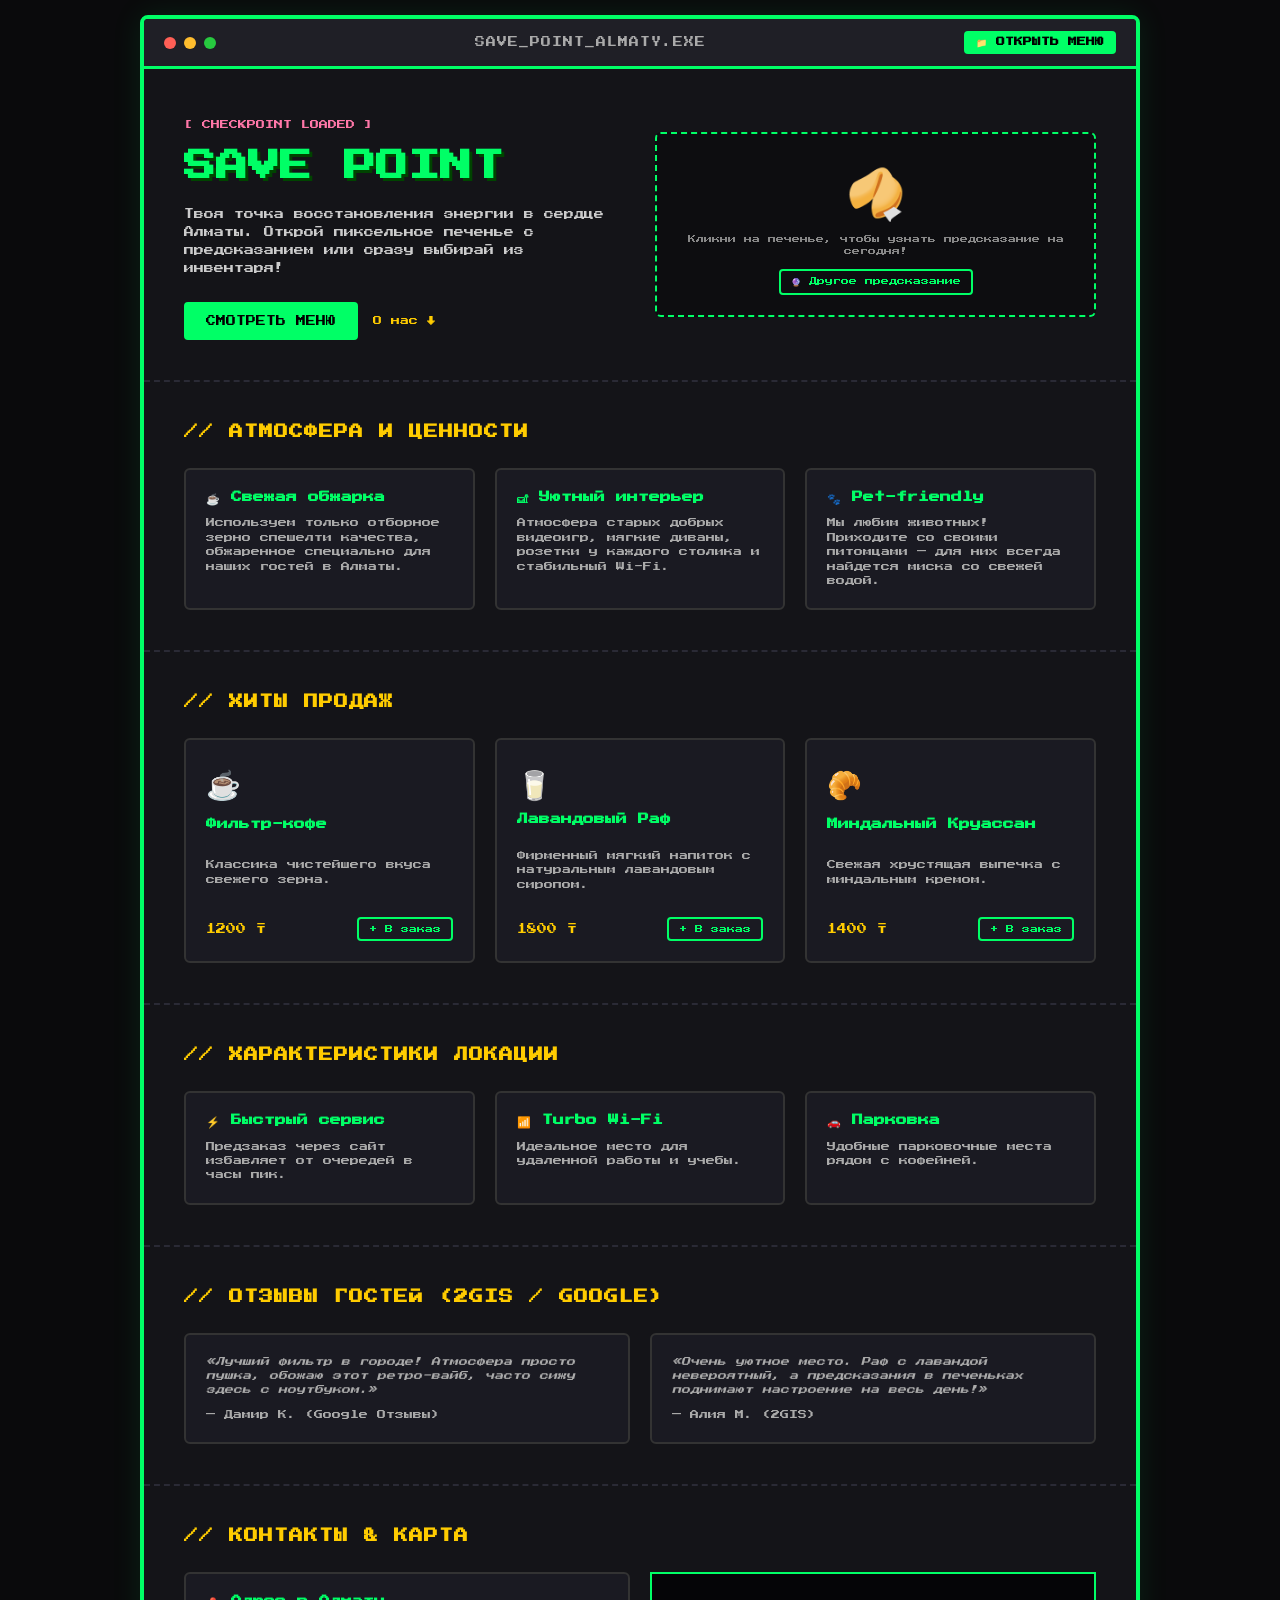
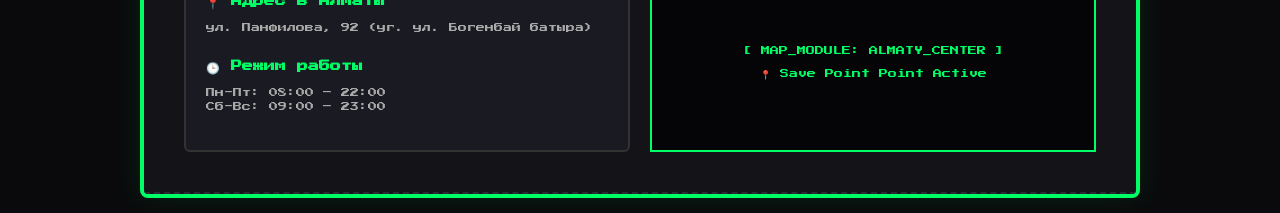
==== index.html @ 6a7dff8b "init" ====
<!DOCTYPE html>
<html lang="ru">
<head>
    <meta charset="UTF-8">
    <meta name="viewport" content="width=device-width, initial-scale=1.0">
    <title>Save Point | Кофейня в Алматы</title>
    <link rel="stylesheet" href="style.css">
    <!-- Ретро-шрифт Pixel -->
    <link href="https://fonts.googleapis.com/css2?family=Press+Start+2P&display=swap" rel="stylesheet">
</head>
<body>

    <div class="terminal-container">
        <!-- Шапка окна -->
        <header class="terminal-header">
            <div class="window-buttons">
                <span class="btn-dot red"></span>
                <span class="btn-dot yellow"></span>
                <span class="btn-dot green"></span>
            </div>
            <div class="window-title">SAVE_POINT_ALMATY.EXE</div>
            <button class="menu-trigger-btn" id="openMenuBtn">📁 ОТКРЫТЬ МЕНЮ</button>
        </header>

        <!-- Главный экран (Hero Section) -->
        <section class="hero-section">
            <div class="hero-info">
                <span class="badge">[ checkpoint loaded ]</span>
                <h1 class="main-title">SAVE POINT</h1>
                <p class="subtitle">Твоя точка восстановления энергии в сердце Алматы. Открой пиксельное печенье с предсказанием или сразу выбирай из инвентаря!</p>
                <div class="hero-actions">
                    <button class="retro-btn primary" id="heroMenuBtn">СМОТРЕТЬ МЕНЮ</button>
                    <a href="#about" class="btn-skip">О нас ↓</a>
                </div>
            </div>

            <!-- Зона интерактива: Печенье с предсказаниями -->
            <div class="game-box">
                <div class="pixel-canvas">
                    <div class="cookie-display" id="cookieDisplay">🥠</div>
                    <div class="recipe-status" id="cookieStatus">Кликни на печенье, чтобы узнать предсказание на сегодня!</div>
                </div>

                <!-- Карточка предсказания (появляется при клике) -->
                <div class="fortune-card hidden" id="fortuneCard">
                    <p class="fortune-title">✨ Твое предсказание:</p>
                    <p class="fortune-text" id="fortuneText">«Сегодня идеальный день для чашки фильтр-кофе и великих свершений в Алматы.»</p>
                </div>

                <div class="controls-panel">
                    <button class="retro-btn small-btn" id="newFortuneBtn">🔮 Другое предсказание</button>
                </div>
            </div>
        </section>

        <!-- Блок: Атмосфера и Ценности -->
        <section class="section" id="about">
            <h2 class="section-title">// АТМОСФЕРА И ЦЕННОСТИ</h2>
            <div class="grid-3">
                <div class="card">
                    <h3>☕ Свежая обжарка</h3>
                    <p>Используем только отборное зерно спешелти качества, обжаренное специально для наших гостей в Алматы.</p>
                </div>
                <div class="card">
                    <h3>🛋 Уютный интерьер</h3>
                    <p>Атмосфера старых добрых видеоигр, мягкие диваны, розетки у каждого столика и стабильный Wi-Fi.</p>
                </div>
                <div class="card">
                    <h3>🐾 Pet-friendly</h3>
                    <p>Мы любим животных! Приходите со своими питомцами — для них всегда найдется миска со свежей водой.</p>
                </div>
            </div>
        </section>

        <!-- Блок: Хиты продаж -->
        <section class="section">
            <h2 class="section-title">// ХИТЫ ПРОДАЖ</h2>
            <div class="grid-3">
                <div class="card product-card">
                    <div class="product-icon">☕</div>
                    <h3>Фильтр-кофе</h3>
                    <p class="product-desc">Классика чистейшего вкуса свежего зерна.</p>
                    <div class="product-footer">
                        <span class="price">1200 ₸</span>
                        <button class="retro-btn small-btn add-to-cart" data-name="Фильтр-кофе" data-price="1200">+ В заказ</button>
                    </div>
                </div>
                <div class="card product-card">
                    <div class="product-icon">🥛</div>
                    <h3>Лавандовый Раф</h3>
                    <p class="product-desc">Фирменный мягкий напиток с натуральным лавандовым сиропом.</p>
                    <div class="product-footer">
                        <span class="price">1800 ₸</span>
                        <button class="retro-btn small-btn add-to-cart" data-name="Лавандовый Раф" data-price="1800">+ В заказ</button>
                    </div>
                </div>
                <div class="card product-card">
                    <div class="product-icon">🥐</div>
                    <h3>Миндальный Круассан</h3>
                    <p class="product-desc">Свежая хрустящая выпечка с миндальным кремом.</p>
                    <div class="product-footer">
                        <span class="price">1400 ₸</span>
                        <button class="retro-btn small-btn add-to-cart" data-name="Миндальный Круассан" data-price="1400">+ В заказ</button>
                    </div>
                </div>
            </div>
        </section>

        <!-- Блок: Преимущества -->
        <section class="section">
            <h2 class="section-title">// ХАРАКТЕРИСТИКИ ЛОКАЦИИ</h2>
            <div class="grid-3">
                <div class="card">
                    <h3>⚡ Быстрый сервис</h3>
                    <p>Предзаказ через сайт избавляет от очередей в часы пик.</p>
                </div>
                <div class="card">
                    <h3>📶 Turbo Wi-Fi</h3>
                    <p>Идеальное место для удаленной работы и учебы.</p>
                </div>
                <div class="card">
                    <h3>🚗 Парковка</h3>
                    <p>Удобные парковочные места рядом с кофейней.</p>
                </div>
            </div>
        </section>

        <!-- Блок: Отзывы -->
        <section class="section">
            <h2 class="section-title">// ОТЗЫВЫ ГОСТЕЙ (2GIS / GOOGLE)</h2>
            <div class="grid-2">
                <div class="card review-card">
                    <p class="review-text">«Лучший фильтр в городе! Атмосфера просто пушка, обожаю этот ретро-вайб, часто сижу здесь с ноутбуком.»</p>
                    <p class="review-author">— Дамир К. (Google Отзывы)</p>
                </div>
                <div class="card review-card">
                    <p class="review-text">«Очень уютное место. Раф с лавандой невероятный, а предсказания в печеньках поднимают настроение на весь день!»</p>
                    <p class="review-author">— Алия М. (2GIS)</p>
                </div>
            </div>
        </section>

        <!-- Блок: Контакты и Карта -->
        <section class="section" id="contacts">
            <h2 class="section-title">// КОНТАКТЫ & КАРТА</h2>
            <div class="contacts-grid">
                <div class="card">
                    <h3>📍 Адрес в Алматы</h3>
                    <p>ул. Панфилова, 92 (уг. ул. Богенбай батыра)</p>
                    <br>
                    <h3>🕒 Режим работы</h3>
                    <p>Пн-Пт: 08:00 – 22:00</p>
                    <p>Сб-Вс: 09:00 – 23:00</p>
                </div>
                <div class="map-container">
                    <div class="retro-map">
                        <span>[ MAP_MODULE: ALMATY_CENTER ]</span>
                        <p>📍 Save Point Point Active</p>
                    </div>
                </div>
            </div>
        </section>
    </div>

    <!-- МОДАЛЬНОЕ ОКНО МЕНЮ И КОРЗИНЫ -->
    <div class="modal-overlay hidden" id="menuModal">
        <div class="modal-terminal">
            <div class="modal-header">
                <span>INVENTORY_MENU.DAT</span>
                <button class="close-modal" id="closeModalBtn">[X]</button>
            </div>
            <div class="modal-body">
                <div class="menu-items-list" id="modalItemsList">
                    <!-- Заполняется JS -->
                </div>
                
                <div class="cart-summary">
                    <h3>Корзина заказа:</h3>
                    <div id="cartItemsContainer" class="cart-items-empty">Заказ пуст. Выберите позиции из меню.</div>
                    <div class="cart-total" id="cartTotal">Итого: 0 ₸</div>

                    <!-- Форма заказа (Имя + Телефон) -->
                    <div class="order-form hidden" id="orderFormBlock">
                        <p class="form-prompt">Ваше имя:</p>
                        <input type="text" id="clientName" placeholder="например, Айсулу" class="retro-input">
                        <p class="form-prompt">Номер телефона:</p>
                        <input type="tel" id="clientPhone" placeholder="+7 (777) 000-00-00" class="retro-input">
                        <button class="retro-btn primary full-width" id="submitOrderBtn">ПОДТВЕРДИТЬ ЗАКАЗ</button>
                    </div>

                    <div class="order-actions" id="orderActionsBlock">
                        <button class="retro-btn primary full-width hidden" id="checkoutBtn">ОФОРМИТЬ ПРЕДЗАКАЗ</button>
                    </div>
                </div>
            </div>
        </div>
    </div>

    <!-- УВЕДОМЛЕНИЕ ОБ ОПЛАТЕ И СЧЕТЕ -->
    <div class="modal-overlay hidden" id="successModal">
        <div class="modal-terminal alert-terminal">
            <div class="modal-header">
                <span>TRANSACTION_STATUS.LOG</span>
            </div>
            <div class="modal-body text-center">
                <div class="success-icon">✔️</div>
                <h3>ЗАКАЗ СФОРМИРОВАН!</h3>
                <p class="alert-desc" id="successMessageText">Данные переданы в Telegram-бот кофейни.</p>
                <p class="payment-instruction">На указанный номер будет выставлен счёт. После успешной оплаты вам придет <b>номер заказа</b>, и бариста сразу приступит к приготовлению!</p>
                <button class="retro-btn primary" id="closeSuccessBtn">ПОНЯТНО</button>
            </div>
        </div>
    </div>

    <script src="script.js"></script>
</body>
</html>
---- style.css ----
:root {
    --bg-dark: #0a0a0c;
    --card-bg: #141418;
    --accent-green: #00ff66;
    --accent-pink: #ff77a8;
    --accent-yellow: #ffcc00;
    --text-color: #e0e0e0;
    --font-pixel: 'Press Start 2P', monospace;
}

* {
    box-sizing: border-box;
    margin: 0;
    padding: 0;
}

body {
    background-color: var(--bg-dark);
    color: var(--text-color);
    font-family: var(--font-pixel);
    padding: 15px;
    line-height: 1.5;
}

.terminal-container {
    max-width: 1000px;
    margin: 0 auto;
    background-color: var(--card-bg);
    border: 4px solid var(--accent-green);
    border-radius: 8px;
    box-shadow: 0 0 30px rgba(0, 255, 102, 0.1);
    overflow: hidden;
}

.terminal-header {
    background-color: #1f1f26;
    padding: 12px 20px;
    display: flex;
    align-items: center;
    justify-content: space-between;
    border-bottom: 3px solid var(--accent-green);
}

.window-buttons {
    display: flex;
    gap: 8px;
}

.btn-dot {
    width: 12px;
    height: 12px;
    border-radius: 50%;
}
.red { background: #ff5f56; }
.yellow { background: #ffbd2e; }
.green { background: #27c93f; }

.window-title {
    font-size: 10px;
    color: #aaa;
    letter-spacing: 1px;
}

.menu-trigger-btn {
    font-family: var(--font-pixel);
    background: var(--accent-green);
    color: #000;
    border: none;
    padding: 6px 12px;
    font-size: 9px;
    cursor: pointer;
    font-weight: bold;
    border-radius: 4px;
    transition: opacity 0.2s;
}
.menu-trigger-btn:hover { opacity: 0.8; }

.hero-section {
    display: grid;
    grid-template-columns: 1fr 1fr;
    gap: 30px;
    padding: 40px;
    align-items: center;
    border-bottom: 2px dashed #2a2a35;
}

@media (max-width: 768px) {
    .hero-section {
        grid-template-columns: 1fr;
        padding: 20px;
    }
}

.badge {
    color: var(--accent-pink);
    font-size: 9px;
    text-transform: uppercase;
    display: inline-block;
    margin-bottom: 15px;
}

.main-title {
    font-size: 32px;
    color: var(--accent-green);
    margin-bottom: 20px;
    line-height: 1.2;
    text-shadow: 3px 3px 0 #004400;
}

.subtitle {
    font-size: 10px;
    line-height: 1.8;
    color: #ccc;
    margin-bottom: 25px;
}

.hero-actions {
    display: flex;
    gap: 15px;
    align-items: center;
}

.retro-btn {
    font-family: var(--font-pixel);
    background: transparent;
    border: 2px solid var(--accent-green);
    color: var(--accent-green);
    padding: 12px 20px;
    font-size: 10px;
    cursor: pointer;
    transition: all 0.2s;
    border-radius: 4px;
}
.retro-btn:hover {
    background: var(--accent-green);
    color: #000;
}

.retro-btn.primary {
    background: var(--accent-green);
    color: #000;
}
.retro-btn.primary:hover {
    background: transparent;
    color: var(--accent-green);
}

.small-btn {
    padding: 6px 10px;
    font-size: 8px;
}

.btn-skip {
    color: var(--accent-yellow);
    font-size: 9px;
    text-decoration: none;
}
.btn-skip:hover { opacity: 0.7; }

/* Зона печенья с предсказаниями */
.game-box {
    background: #0d0d10;
    border: 2px dashed var(--accent-green);
    border-radius: 6px;
    padding: 20px;
    text-align: center;
}

.pixel-canvas {
    height: 100px;
    display: flex;
    flex-direction: column;
    justify-content: center;
    align-items: center;
    position: relative;
}

.cookie-display {
    font-size: 48px;
    cursor: pointer;
    user-select: none;
    transition: transform 0.2s;
}
.cookie-display:hover { transform: scale(1.1); }
.cookie-display:active { transform: scale(0.95); }

.recipe-status {
    font-size: 8px;
    color: #888;
    margin-top: 10px;
}

.fortune-card {
    margin-top: 15px;
    background: rgba(255, 204, 0, 0.08);
    border: 2px solid var(--accent-yellow);
    padding: 12px;
    border-radius: 4px;
    animation: fadeIn 0.4s ease;
}

.fortune-title {
    font-size: 9px;
    color: var(--accent-yellow);
    margin-bottom: 6px;
}

.fortune-text {
    font-size: 8px;
    color: #ddd;
    line-height: 1.6;
}

.controls-panel {
    display: flex;
    justify-content: center;
    margin-top: 15px;
}

/* Общие секции */
.section {
    padding: 40px;
    border-bottom: 2px dashed #2a2a35;
}
.section-title {
    font-size: 14px;
    color: var(--accent-yellow);
    margin-bottom: 25px;
    letter-spacing: 1px;
}

.grid-3 {
    display: grid;
    grid-template-columns: repeat(3, 1fr);
    gap: 20px;
}
.grid-2 {
    display: grid;
    grid-template-columns: repeat(2, 1fr);
    gap: 20px;
}

@media (max-width: 768px) {
    .grid-3, .grid-2, .contacts-grid { grid-template-columns: 1fr; }
}

.card {
    background: #1a1a22;
    border: 2px solid #333;
    padding: 20px;
    border-radius: 6px;
    transition: border-color 0.2s;
}
.card:hover { border-color: var(--accent-green); }

.card h3 {
    font-size: 11px;
    color: var(--accent-green);
    margin-bottom: 10px;
}
.card p {
    font-size: 9px;
    color: #aaa;
    line-height: 1.6;
}

.product-card {
    display: flex;
    flex-direction: column;
    justify-content: space-between;
}
.product-icon { font-size: 28px; margin-bottom: 10px; }
.product-desc { font-size: 8px; margin: 10px 0; color: #bbb; }
.product-footer {
    display: flex;
    justify-content: space-between;
    align-items: center;
    margin-top: 15px;
}
.price { font-size: 10px; color: var(--accent-yellow); }

.review-card .review-text { font-style: italic; margin-bottom: 10px; }
.review-author { font-size: 8px; color: var(--accent-pink); }

.contacts-grid {
    display: grid;
    grid-template-columns: 1fr 1fr;
    gap: 20px;
}
.retro-map {
    background: #050507;
    border: 2px solid var(--accent-green);
    height: 100%;
    min-height: 180px;
    display: flex;
    flex-direction: column;
    justify-content: center;
    align-items: center;
    font-size: 9px;
    color: var(--accent-green);
    gap: 10px;
}

/* МОДАЛЬНЫЕ ОКНА */
.modal-overlay {
    position: fixed;
    top: 0; left: 0; width: 100%; height: 100%;
    background: rgba(0, 0, 0, 0.85);
    display: flex;
    justify-content: center;
    align-items: center;
    z-index: 1000;
    padding: 15px;
}

.modal-terminal {
    background: #141418;
    border: 4px solid var(--accent-green);
    width: 100%;
    max-width: 550px;
    border-radius: 8px;
    overflow: hidden;
    box-shadow: 0 0 40px rgba(0, 255, 102, 0.2);
}

.modal-header {
    background: #1f1f26;
    padding: 10px 15px;
    display: flex;
    justify-content: space-between;
    align-items: center;
    font-size: 9px;
    border-bottom: 3px solid var(--accent-green);
    color: var(--accent-green);
}

.close-modal {
    background: none;
    border: none;
    color: #ff5f56;
    font-family: var(--font-pixel);
    font-size: 10px;
    cursor: pointer;
}

.modal-body {
    padding: 20px;
    max-height: 75vh;
    overflow-y: auto;
}

.menu-item-row {
    display: flex;
    justify-content: space-between;
    align-items: center;
    padding: 10px 0;
    border-bottom: 1px dashed #333;
    font-size: 9px;
}

.cart-summary {
    margin-top: 20px;
    border-top: 2px solid var(--accent-green);
    padding-top: 15px;
}

.cart-summary h3 { font-size: 10px; color: var(--accent-yellow); margin-bottom: 10px; }
.cart-items-empty { font-size: 8px; color: #777; margin-bottom: 10px; }

.cart-item-row {
    display: flex;
    justify-content: space-between;
    font-size: 8px;
    margin-bottom: 6px;
    color: #ddd;
}

.cart-total {
    font-size: 11px;
    color: var(--accent-green);
    margin: 15px 0;
    text-align: right;
}

.order-form {
    margin-top: 15px;
}
.form-prompt { font-size: 8px; margin-bottom: 6px; color: #ccc; }
.retro-input {
    font-family: var(--font-pixel);
    background: #000;
    border: 2px solid var(--text-color);
    color: #fff;
    padding: 10px;
    width: 100%;
    font-size: 9px;
    margin-bottom: 10px;
    border-radius: 4px;
}

.full-width { width: 100%; }

.alert-terminal { max-width: 450px; }
.success-icon { font-size: 36px; margin-bottom: 15px; }
.alert-desc { font-size: 9px; color: var(--accent-green); margin-bottom: 15px; }
.payment-instruction { font-size: 8px; line-height: 1.6; color: #ccc; margin-bottom: 20px; }

.hidden { display: none !important; }

@keyframes fadeIn {
    from { opacity: 0; transform: translateY(5px); }
    to { opacity: 1; transform: translateY(0); }
}
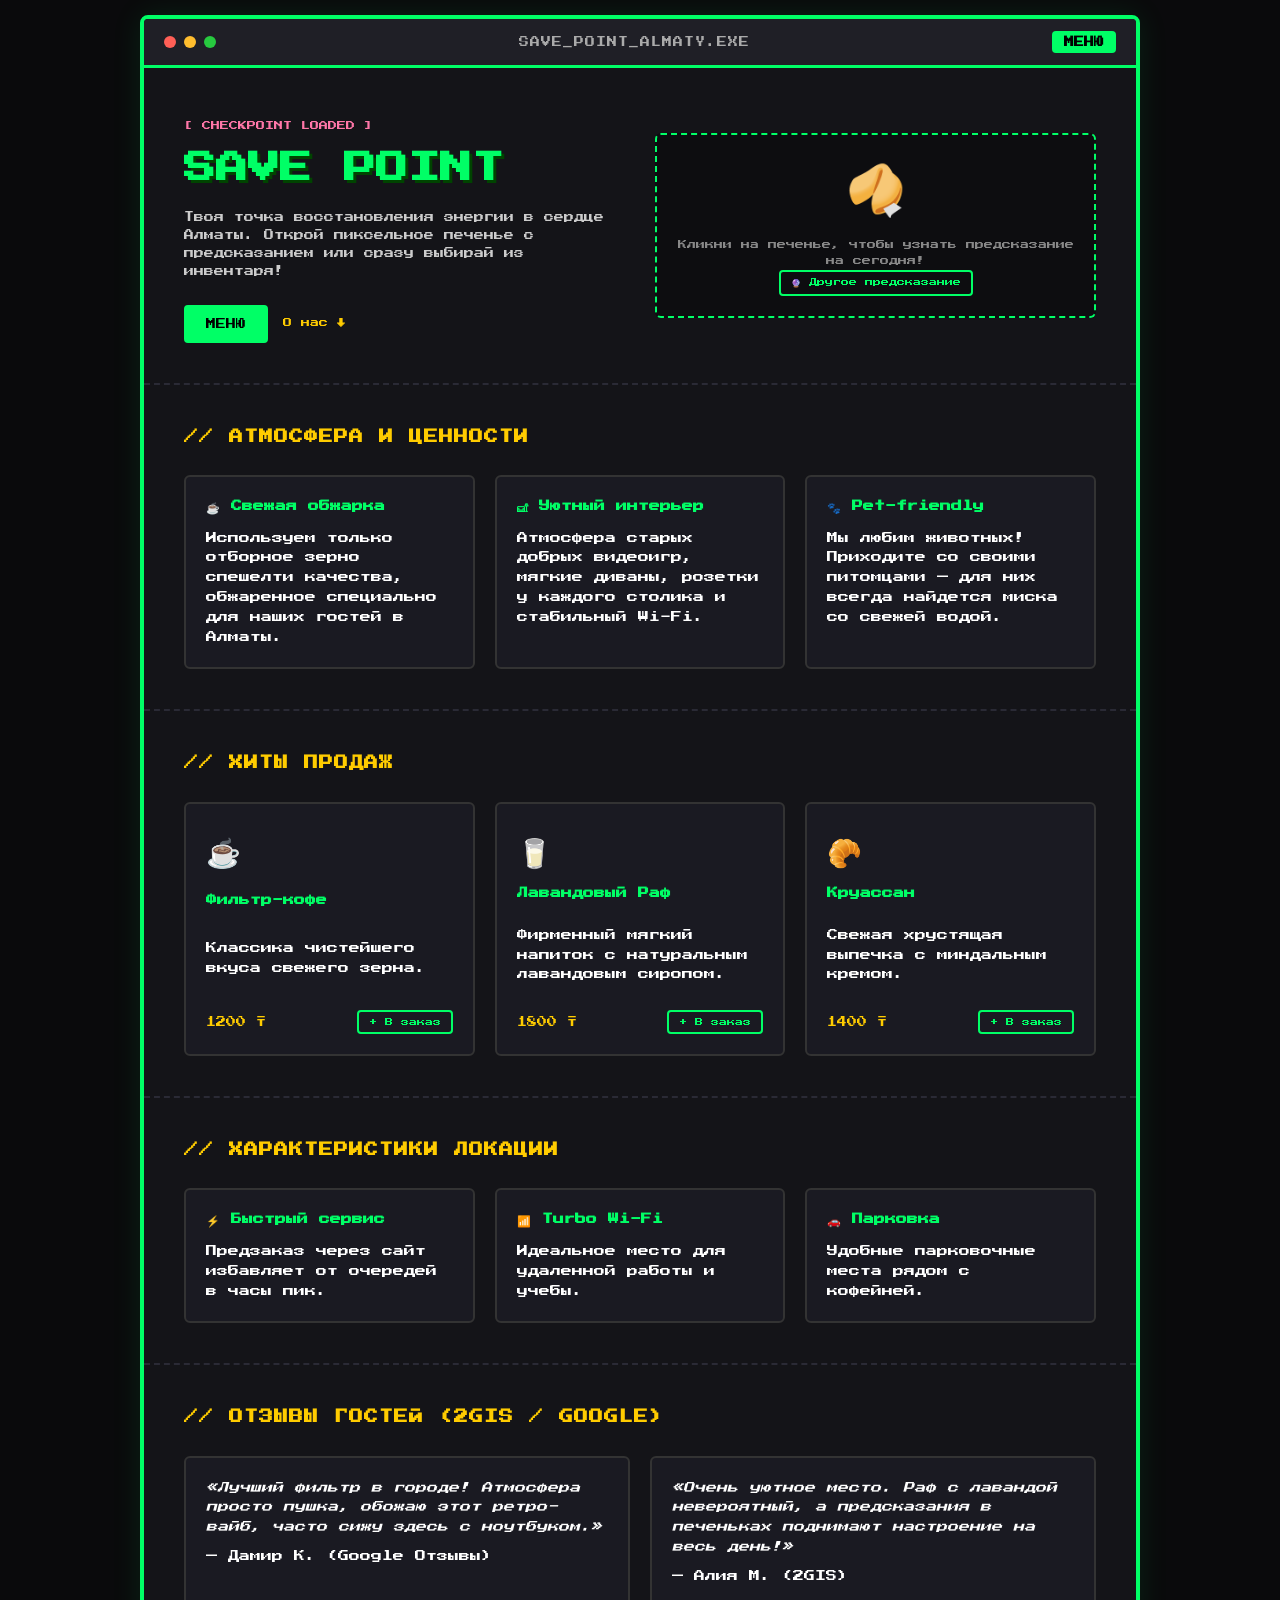
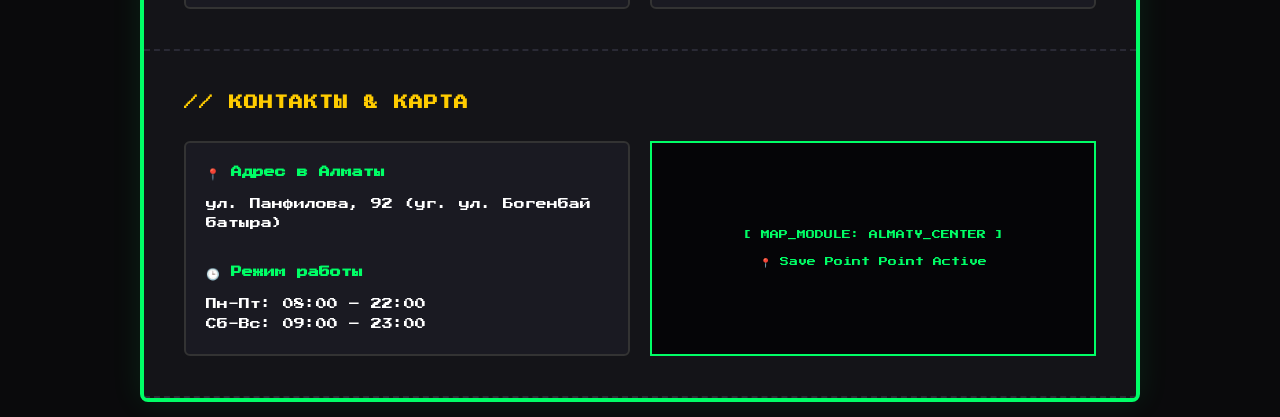
==== commit d295efd0: "font size larger" ====
--- a/index.html
+++ b/index.html
@@ -19,7 +19,7 @@
                 <span class="btn-dot green"></span>
             </div>
             <div class="window-title">SAVE_POINT_ALMATY.EXE</div>
-            <button class="menu-trigger-btn" id="openMenuBtn">📁 ОТКРЫТЬ МЕНЮ</button>
+            <button class="menu-trigger-btn" id="openMenuBtn">МЕНЮ</button>
         </header>
 
         <!-- Главный экран (Hero Section) -->
@@ -29,7 +29,7 @@
                 <h1 class="main-title">SAVE POINT</h1>
                 <p class="subtitle">Твоя точка восстановления энергии в сердце Алматы. Открой пиксельное печенье с предсказанием или сразу выбирай из инвентаря!</p>
                 <div class="hero-actions">
-                    <button class="retro-btn primary" id="heroMenuBtn">СМОТРЕТЬ МЕНЮ</button>
+                    <button class="retro-btn primary" id="heroMenuBtn">МЕНЮ</button>
                     <a href="#about" class="btn-skip">О нас ↓</a>
                 </div>
             </div>
@@ -96,11 +96,11 @@
                 </div>
                 <div class="card product-card">
                     <div class="product-icon">🥐</div>
-                    <h3>Миндальный Круассан</h3>
+                    <h3>Круассан</h3>
                     <p class="product-desc">Свежая хрустящая выпечка с миндальным кремом.</p>
                     <div class="product-footer">
                         <span class="price">1400 ₸</span>
-                        <button class="retro-btn small-btn add-to-cart" data-name="Миндальный Круассан" data-price="1400">+ В заказ</button>
+                        <button class="retro-btn small-btn add-to-cart" data-name="Круассан" data-price="1400">+ В заказ</button>
                     </div>
                 </div>
             </div>
--- a/style.css
+++ b/style.css
@@ -17,9 +17,42 @@
 body {
     background-color: var(--bg-dark);
     color: var(--text-color);
-    font-family: var(--font-pixel);
+    font-family: var(--font-pixel); /* Снова пиксельный шрифт везде */
     padding: 15px;
-    line-height: 1.5;
+    line-height: 1.8; /* Увеличиваем межстрочный интервал для читаемости пикселей */
+}
+
+/* 2. Жестко возвращаем пиксельный шрифт только туда, где он нужен (заголовки, кнопки, логотипы) */
+.terminal-header,
+.window-title,
+.menu-trigger-btn,
+.main-title,
+.badge,
+.retro-btn,
+.section-title,
+.card h3,
+.price,
+.reward-title,
+.promo-code,
+.fortune-title,
+.modal-header,
+.retro-input {
+    font-family: var(--font-pixel);
+}
+
+.card p,
+.product-desc,
+.subtitle,
+.recipe-status,
+.fortune-text,
+.review-text,
+.form-prompt,
+.payment-instruction,
+.alert-desc {
+    font-family: var(--font-pixel);
+    font-size: 11px; /* Оптимальный размер: уже не крошечный 8px, но всё еще пиксельный */
+    color: #ffffff;    /* Чистый белый цвет вместо тускло-серого дает идеальную читаемость */
+    line-height: 1.8;
 }
 
 .terminal-container {
@@ -67,7 +100,7 @@
     color: #000;
     border: none;
     padding: 6px 12px;
-    font-size: 9px;
+    font-size: 10px;
     cursor: pointer;
     font-weight: bold;
     border-radius: 4px;
@@ -185,7 +218,7 @@
 .cookie-display:active { transform: scale(0.95); }
 
 .recipe-status {
-    font-size: 8px;
+    font-size: 9px;
     color: #888;
     margin-top: 10px;
 }
@@ -206,7 +239,7 @@
 }
 
 .fortune-text {
-    font-size: 8px;
+    font-size: 9px;
     color: #ddd;
     line-height: 1.6;
 }
@@ -256,12 +289,7 @@
 .card h3 {
     font-size: 11px;
     color: var(--accent-green);
-    margin-bottom: 10px;
-}
-.card p {
-    font-size: 9px;
-    color: #aaa;
-    line-height: 1.6;
+    margin-bottom: 12px;
 }
 
 .product-card {
@@ -269,8 +297,9 @@
     flex-direction: column;
     justify-content: space-between;
 }
+
 .product-icon { font-size: 28px; margin-bottom: 10px; }
-.product-desc { font-size: 8px; margin: 10px 0; color: #bbb; }
+.product-desc { font-size: 13px; margin: 10px 0; color: #ccc; }
 .product-footer {
     display: flex;
     justify-content: space-between;
@@ -353,9 +382,11 @@
     display: flex;
     justify-content: space-between;
     align-items: center;
-    padding: 10px 0;
+    padding: 12px 0;
     border-bottom: 1px dashed #333;
-    font-size: 9px;
+    font-family: var(--font-pixel);
+    font-size: 10px; /* Увеличили с 9px до 10px */
+    color: #ffffff;   /* Сделали белым для идеальной читаемости */
 }
 
 .cart-summary {
@@ -364,19 +395,34 @@
     padding-top: 15px;
 }
 
-.cart-summary h3 { font-size: 10px; color: var(--accent-yellow); margin-bottom: 10px; }
-.cart-items-empty { font-size: 8px; color: #777; margin-bottom: 10px; }
+.cart-summary h3 {
+    font-family: var(--font-pixel);
+    font-size: 11px;
+    color: var(--accent-yellow);
+    margin-bottom: 12px;
+}
+
+.cart-items-empty,
+.form-prompt {
+    font-family: var(--font-pixel);
+    font-size: 9px;
+    color: #cccccc;
+    margin-bottom: 10px;
+    line-height: 1.6;
+}
 
 .cart-item-row {
     display: flex;
     justify-content: space-between;
-    font-size: 8px;
-    margin-bottom: 6px;
-    color: #ddd;
+    font-family: var(--font-pixel);
+    font-size: 10px; /* Увеличили с 8px до 10px */
+    margin-bottom: 8px;
+    color: #ffffff;   /* Белый цвет текста */
 }
 
 .cart-total {
-    font-size: 11px;
+    font-family: var(--font-pixel);
+    font-size: 12px; /* Чуть крупнее для акцента */
     color: var(--accent-green);
     margin: 15px 0;
     text-align: right;
@@ -385,7 +431,7 @@
 .order-form {
     margin-top: 15px;
 }
-.form-prompt { font-size: 8px; margin-bottom: 6px; color: #ccc; }
+
 .retro-input {
     font-family: var(--font-pixel);
     background: #000;
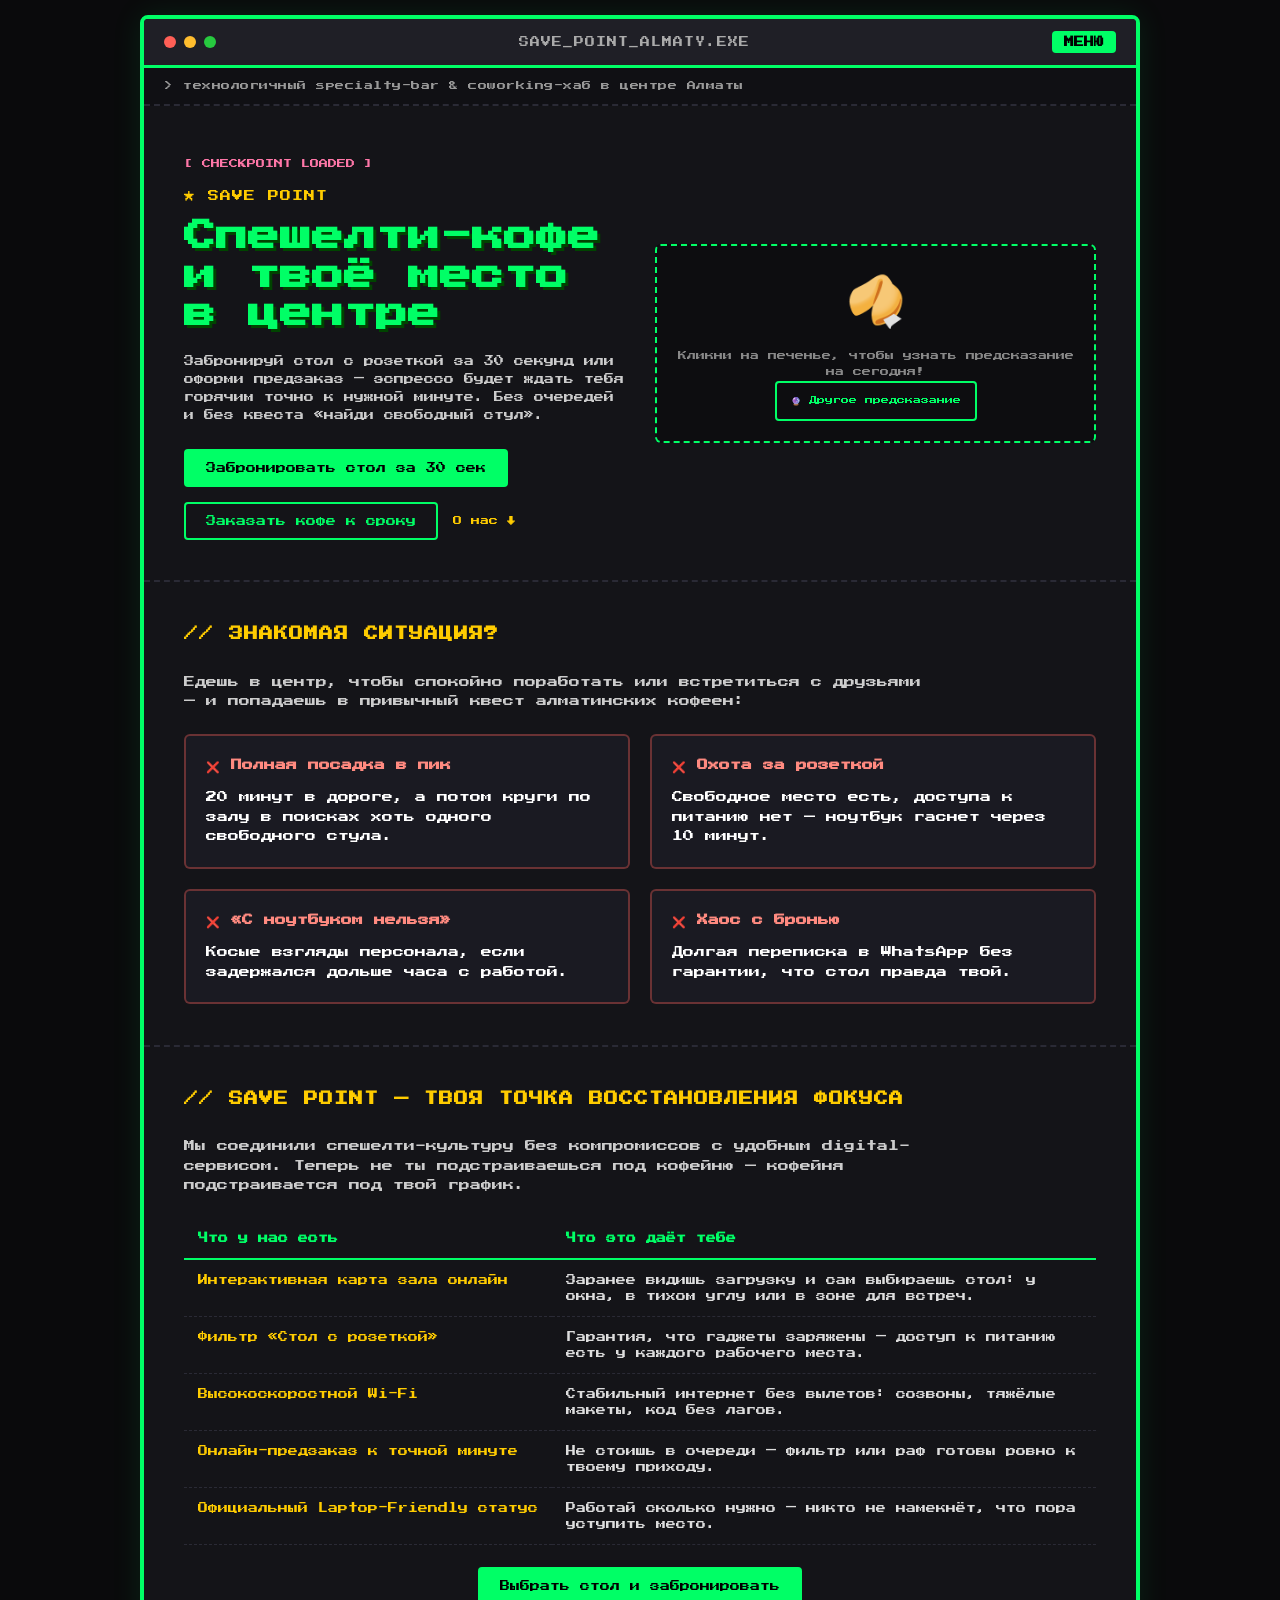
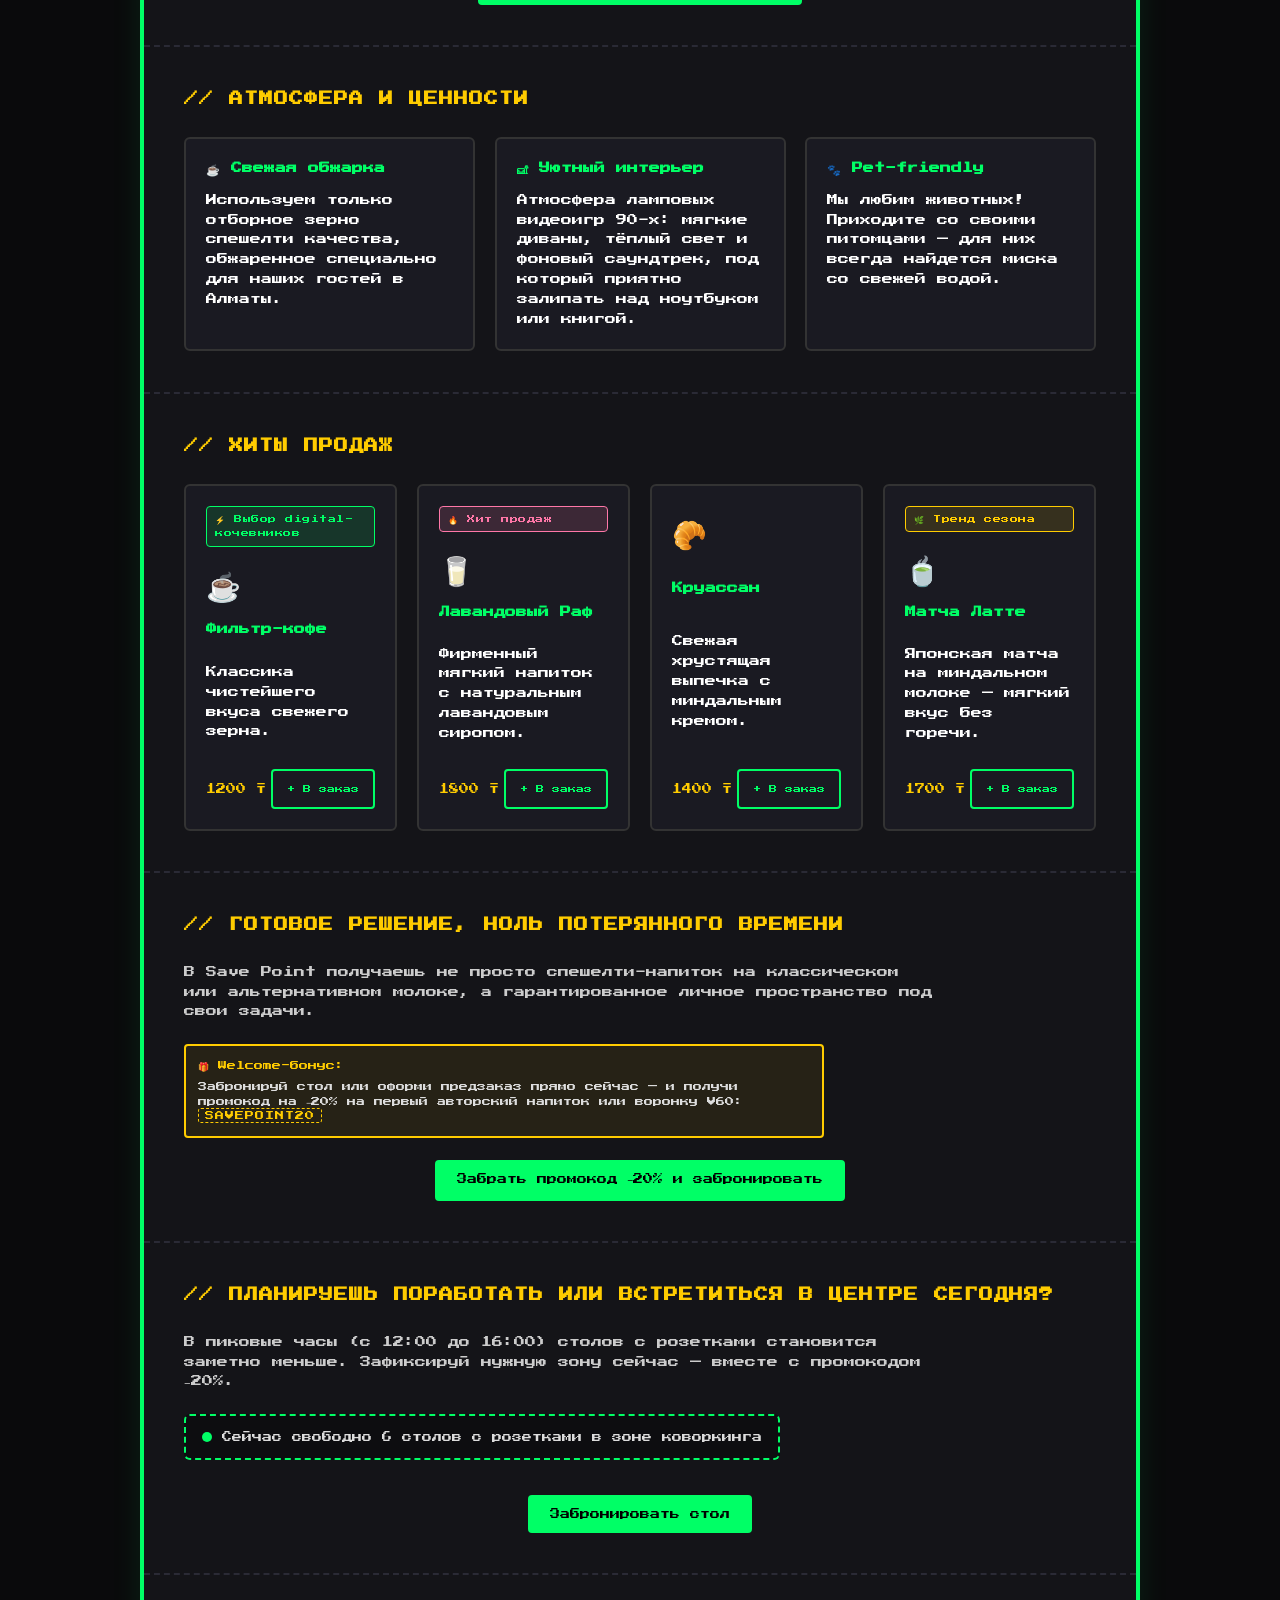
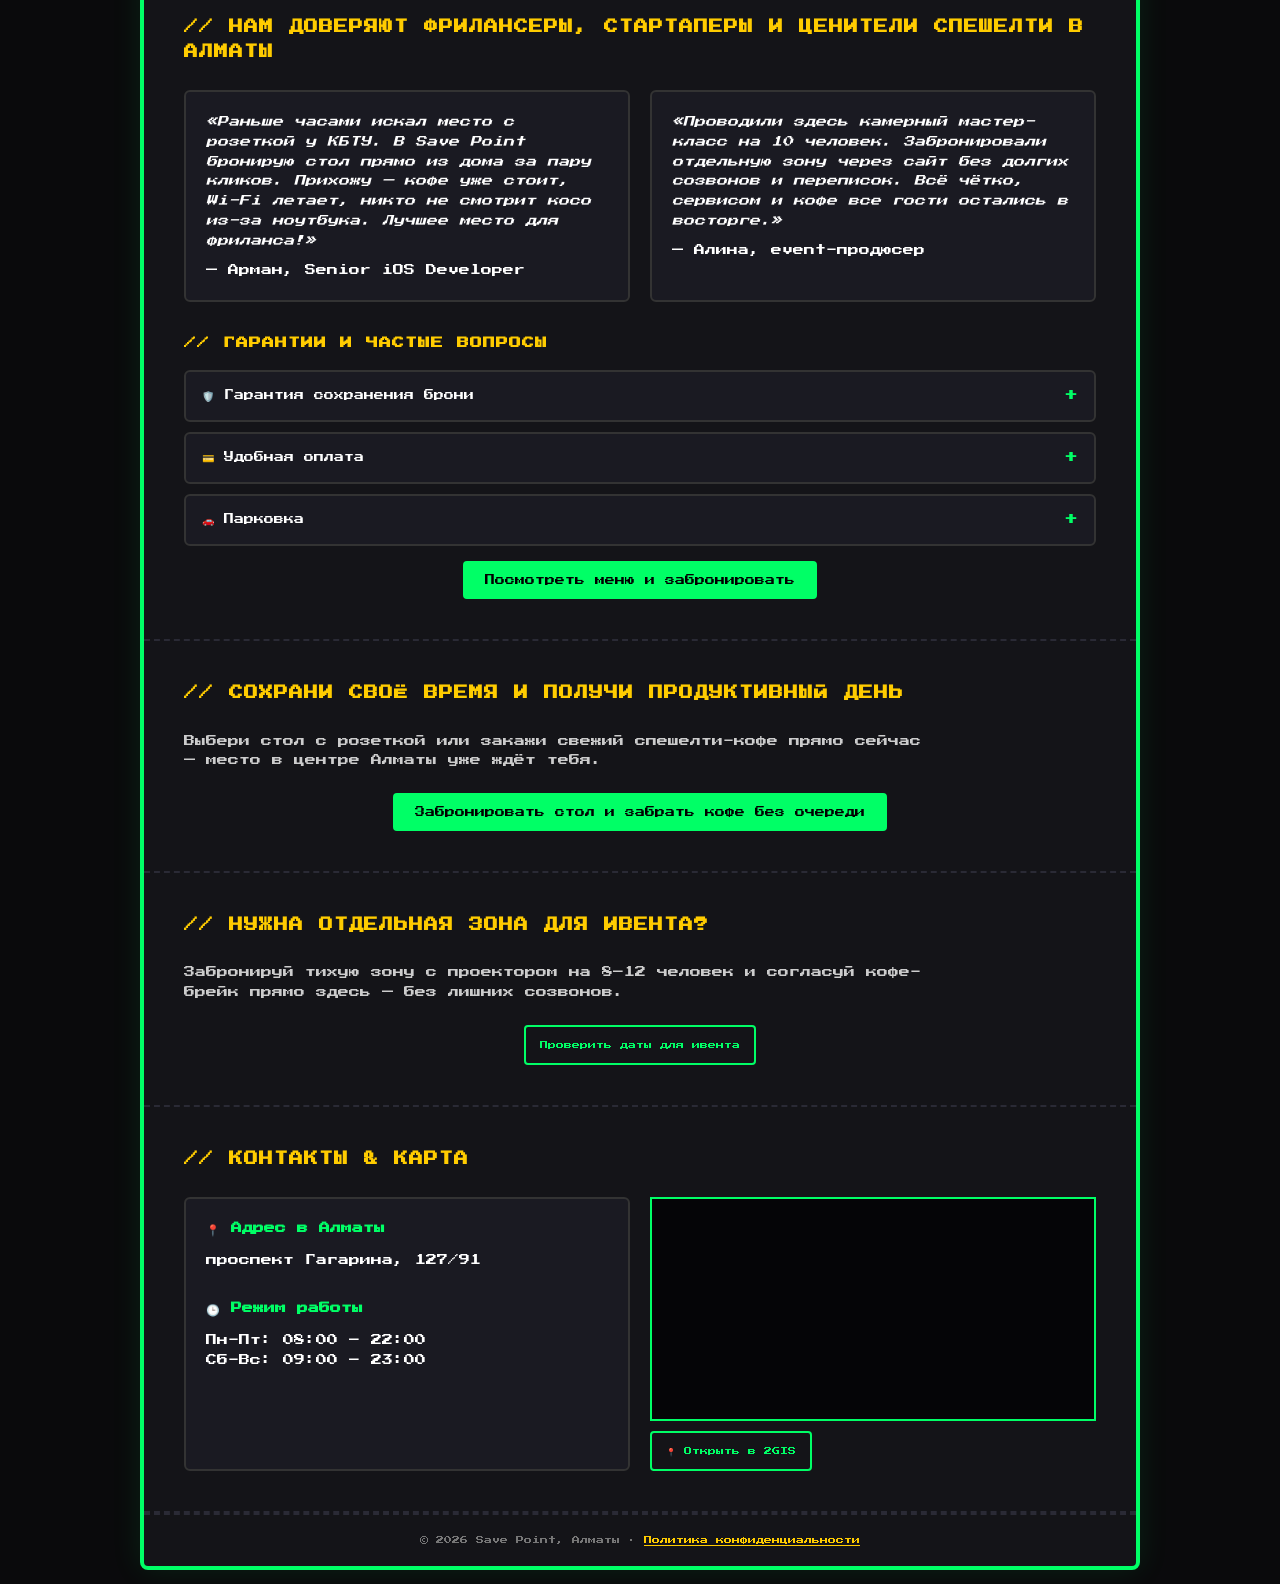
==== commit 43a868db: "Rework Save Point landing with booking flow and CRO copy overhaul Restructure the page into problem/" ====
--- a/index.html
+++ b/index.html
@@ -3,17 +3,87 @@
 <head>
     <meta charset="UTF-8">
     <meta name="viewport" content="width=device-width, initial-scale=1.0">
-    <title>Save Point | Кофейня в Алматы</title>
+    <title>Save Point | Спешелти-кофейня и место для работы в Алматы</title>
+    <meta name="description" content="Save Point — спешелти-кофейня и coworking-хаб на пр. Гагарина, 127/91 в Алматы. Бронь стола с розеткой за 30 секунд, предзаказ кофе к нужной минуте, печенье с предсказанием, pet-friendly, быстрый Wi-Fi.">
+
+    <!-- TODO: replace with the real site URL after deploy -->
+    <link rel="canonical" href="https://savepoint-almaty.pages.dev/">
+    <meta property="og:type" content="website">
+    <meta property="og:title" content="Save Point — спешелти-кофейня и место для работы в Алматы">
+    <meta property="og:description" content="Бронь стола с розеткой за 30 секунд, предзаказ кофе и печенье с предсказанием. Пр. Гагарина, 127/91, Алматы.">
+    <meta property="og:image" content="https://savepoint-almaty.pages.dev/og-image.png">
+    <meta property="og:image:width" content="1200">
+    <meta property="og:image:height" content="630">
+    <meta property="og:url" content="https://savepoint-almaty.pages.dev/">
+    <meta property="og:locale" content="ru_RU">
+    <meta name="twitter:card" content="summary_large_image">
+    <meta name="twitter:title" content="Save Point — спешелти-кофейня и место для работы в Алматы">
+    <meta name="twitter:description" content="Бронь стола с розеткой за 30 секунд, предзаказ кофе и печенье с предсказанием. Пр. Гагарина, 127/91, Алматы.">
+    <meta name="twitter:image" content="https://savepoint-almaty.pages.dev/og-image.png">
+
+    <link rel="icon" href="favicon.svg" type="image/svg+xml">
+    <link rel="alternate icon" href="favicon.png" sizes="64x64">
+    <link rel="apple-touch-icon" href="apple-touch-icon.png" sizes="180x180">
+
     <link rel="stylesheet" href="style.css">
-    <!-- Ретро-шрифт Pixel -->
+    <!-- Retro pixel font -->
+    <link rel="preconnect" href="https://fonts.googleapis.com">
+    <link rel="preconnect" href="https://fonts.gstatic.com" crossorigin>
     <link href="https://fonts.googleapis.com/css2?family=Press+Start+2P&display=swap" rel="stylesheet">
+
+    <script type="application/ld+json">
+    {
+      "@context": "https://schema.org",
+      "@type": "CafeOrCoffeeShop",
+      "name": "Save Point",
+      "servesCuisine": "Coffee",
+      "priceRange": "$$",
+      "address": {
+        "@type": "PostalAddress",
+        "streetAddress": "проспект Гагарина, 127/91",
+        "addressLocality": "Алматы",
+        "addressCountry": "KZ"
+      },
+      "hasMap": "https://2gis.kz/almaty/geo/9430047374981033",
+      "geo": {
+        "@type": "GeoCoordinates",
+        "latitude": 43.237032,
+        "longitude": 76.894069
+      },
+      "openingHoursSpecification": [
+        { "@type": "OpeningHoursSpecification", "dayOfWeek": ["Monday","Tuesday","Wednesday","Thursday","Friday"], "opens": "08:00", "closes": "22:00" },
+        { "@type": "OpeningHoursSpecification", "dayOfWeek": ["Saturday","Sunday"], "opens": "09:00", "closes": "23:00" }
+      ],
+      "petsAllowed": true,
+      "amenityFeature": [
+        { "@type": "LocationFeatureSpecification", "name": "Wi-Fi", "value": true },
+        { "@type": "LocationFeatureSpecification", "name": "Розетка у каждого стола", "value": true },
+        { "@type": "LocationFeatureSpecification", "name": "Онлайн-бронирование столов", "value": true }
+      ],
+      "hasMenu": {
+        "@type": "Menu",
+        "hasMenuItem": [
+          { "@type": "MenuItem", "name": "Фильтр-кофе", "offers": { "@type": "Offer", "price": "1200", "priceCurrency": "KZT" } },
+          { "@type": "MenuItem", "name": "Лавандовый Раф", "offers": { "@type": "Offer", "price": "1800", "priceCurrency": "KZT" } },
+          { "@type": "MenuItem", "name": "Круассан", "offers": { "@type": "Offer", "price": "1400", "priceCurrency": "KZT" } },
+          { "@type": "MenuItem", "name": "Матча Латте на миндальном молоке", "offers": { "@type": "Offer", "price": "1700", "priceCurrency": "KZT" } },
+          { "@type": "MenuItem", "name": "Эспрессо Классик", "offers": { "@type": "Offer", "price": "900", "priceCurrency": "KZT" } },
+          { "@type": "MenuItem", "name": "Капучино Double", "offers": { "@type": "Offer", "price": "1500", "priceCurrency": "KZT" } },
+          { "@type": "MenuItem", "name": "Чизкейк Нью-Йорк", "offers": { "@type": "Offer", "price": "1600", "priceCurrency": "KZT" } }
+        ]
+      }
+    }
+    </script>
 </head>
 <body>
 
+    <!-- Custom pixel cursor: enabled by JS only on mouse-capable devices -->
+    <div class="custom-cursor" aria-hidden="true"></div>
+
     <div class="terminal-container">
-        <!-- Шапка окна -->
+        <!-- Window header -->
         <header class="terminal-header">
-            <div class="window-buttons">
+            <div class="window-buttons" aria-hidden="true">
                 <span class="btn-dot red"></span>
                 <span class="btn-dot yellow"></span>
                 <span class="btn-dot green"></span>
@@ -21,27 +91,31 @@
             <div class="window-title">SAVE_POINT_ALMATY.EXE</div>
             <button class="menu-trigger-btn" id="openMenuBtn">МЕНЮ</button>
         </header>
-
-        <!-- Главный экран (Hero Section) -->
+        <p class="site-descriptor">&gt; технологичный specialty-bar &amp; coworking-хаб в центре Алматы</p>
+
+        <main>
+        <!-- Hero section -->
         <section class="hero-section">
             <div class="hero-info">
                 <span class="badge">[ checkpoint loaded ]</span>
-                <h1 class="main-title">SAVE POINT</h1>
-                <p class="subtitle">Твоя точка восстановления энергии в сердце Алматы. Открой пиксельное печенье с предсказанием или сразу выбирай из инвентаря!</p>
+                <span class="brand-kicker">★ SAVE POINT</span>
+                <h1 class="main-title">Спешелти-кофе и твоё место в центре</h1>
+                <p class="subtitle">Забронируй стол с розеткой за 30 секунд или оформи предзаказ — эспрессо будет ждать тебя горячим точно к нужной минуте. Без очередей и без квеста «найди свободный стул».</p>
                 <div class="hero-actions">
-                    <button class="retro-btn primary" id="heroMenuBtn">МЕНЮ</button>
-                    <a href="#about" class="btn-skip">О нас ↓</a>
-                </div>
-            </div>
-
-            <!-- Зона интерактива: Печенье с предсказаниями -->
+                    <button class="retro-btn primary" id="heroBookBtn">Забронировать стол за 30 сек</button>
+                    <button class="retro-btn" id="heroMenuBtn">Заказать кофе к сроку</button>
+                    <a href="#solution" class="btn-skip">О нас ↓</a>
+                </div>
+            </div>
+
+            <!-- Interactive area: fortune cookie -->
             <div class="game-box">
                 <div class="pixel-canvas">
-                    <div class="cookie-display" id="cookieDisplay">🥠</div>
+                    <div class="cookie-display" id="cookieDisplay" role="button" tabindex="0" aria-label="Кликнуть на печенье, чтобы узнать предсказание">🥠</div>
                     <div class="recipe-status" id="cookieStatus">Кликни на печенье, чтобы узнать предсказание на сегодня!</div>
                 </div>
 
-                <!-- Карточка предсказания (появляется при клике) -->
+                <!-- Fortune card (revealed on click) -->
                 <div class="fortune-card hidden" id="fortuneCard">
                     <p class="fortune-title">✨ Твое предсказание:</p>
                     <p class="fortune-text" id="fortuneText">«Сегодня идеальный день для чашки фильтр-кофе и великих свершений в Алматы.»</p>
@@ -53,8 +127,73 @@
             </div>
         </section>
 
-        <!-- Блок: Атмосфера и Ценности -->
-        <section class="section" id="about">
+        <!-- Section: Problem -->
+        <section class="section reveal" id="problem">
+            <h2 class="section-title">// ЗНАКОМАЯ СИТУАЦИЯ?</h2>
+            <p class="section-lead">Едешь в центр, чтобы спокойно поработать или встретиться с друзьями — и попадаешь в привычный квест алматинских кофеен:</p>
+            <div class="grid-2">
+                <div class="card problem-card">
+                    <h3>❌ Полная посадка в пик</h3>
+                    <p>20 минут в дороге, а потом круги по залу в поисках хоть одного свободного стула.</p>
+                </div>
+                <div class="card problem-card">
+                    <h3>❌ Охота за розеткой</h3>
+                    <p>Свободное место есть, доступа к питанию нет — ноутбук гаснет через 10 минут.</p>
+                </div>
+                <div class="card problem-card">
+                    <h3>❌ «С ноутбуком нельзя»</h3>
+                    <p>Косые взгляды персонала, если задержался дольше часа с работой.</p>
+                </div>
+                <div class="card problem-card">
+                    <h3>❌ Хаос с бронью</h3>
+                    <p>Долгая переписка в WhatsApp без гарантии, что стол правда твой.</p>
+                </div>
+            </div>
+        </section>
+
+        <!-- Section: Solution -->
+        <section class="section reveal" id="solution">
+            <h2 class="section-title">// SAVE POINT — ТВОЯ ТОЧКА ВОССТАНОВЛЕНИЯ ФОКУСА</h2>
+            <p class="section-lead">Мы соединили спешелти-культуру без компромиссов с удобным digital-сервисом. Теперь не ты подстраиваешься под кофейню — кофейня подстраивается под твой график.</p>
+            <div class="table-scroll">
+                <table class="feature-table">
+                    <thead>
+                        <tr>
+                            <th scope="col">Что у нас есть</th>
+                            <th scope="col">Что это даёт тебе</th>
+                        </tr>
+                    </thead>
+                    <tbody>
+                        <tr>
+                            <td>Интерактивная карта зала онлайн</td>
+                            <td>Заранее видишь загрузку и сам выбираешь стол: у окна, в тихом углу или в зоне для встреч.</td>
+                        </tr>
+                        <tr>
+                            <td>Фильтр «Стол с розеткой»</td>
+                            <td>Гарантия, что гаджеты заряжены — доступ к питанию есть у каждого рабочего места.</td>
+                        </tr>
+                        <tr>
+                            <td>Высокоскоростной Wi-Fi</td>
+                            <td>Стабильный интернет без вылетов: созвоны, тяжёлые макеты, код без лагов.</td>
+                        </tr>
+                        <tr>
+                            <td>Онлайн-предзаказ к точной минуте</td>
+                            <td>Не стоишь в очереди — фильтр или раф готовы ровно к твоему приходу.</td>
+                        </tr>
+                        <tr>
+                            <td>Официальный Laptop-Friendly статус</td>
+                            <td>Работай сколько нужно — никто не намекнёт, что пора уступить место.</td>
+                        </tr>
+                    </tbody>
+                </table>
+            </div>
+            <div class="controls-panel">
+                <button class="retro-btn primary" id="solutionBookBtn">Выбрать стол и забронировать</button>
+            </div>
+        </section>
+
+        <!-- Section: Atmosphere and values -->
+        <section class="section reveal">
             <h2 class="section-title">// АТМОСФЕРА И ЦЕННОСТИ</h2>
             <div class="grid-3">
                 <div class="card">
@@ -63,7 +202,7 @@
                 </div>
                 <div class="card">
                     <h3>🛋 Уютный интерьер</h3>
-                    <p>Атмосфера старых добрых видеоигр, мягкие диваны, розетки у каждого столика и стабильный Wi-Fi.</p>
+                    <p>Атмосфера ламповых видеоигр 90-х: мягкие диваны, тёплый свет и фоновый саундтрек, под который приятно залипать над ноутбуком или книгой.</p>
                 </div>
                 <div class="card">
                     <h3>🐾 Pet-friendly</h3>
@@ -72,12 +211,13 @@
             </div>
         </section>
 
-        <!-- Блок: Хиты продаж -->
-        <section class="section">
+        <!-- Section: Bestsellers -->
+        <section class="section reveal">
             <h2 class="section-title">// ХИТЫ ПРОДАЖ</h2>
-            <div class="grid-3">
+            <div class="grid-4">
                 <div class="card product-card">
-                    <div class="product-icon">☕</div>
+                    <span class="menu-badge badge-nomad">⚡ Выбор digital-кочевников</span>
+                    <div class="product-icon" aria-hidden="true">☕</div>
                     <h3>Фильтр-кофе</h3>
                     <p class="product-desc">Классика чистейшего вкуса свежего зерна.</p>
                     <div class="product-footer">
@@ -86,7 +226,8 @@
                     </div>
                 </div>
                 <div class="card product-card">
-                    <div class="product-icon">🥛</div>
+                    <span class="menu-badge badge-hit">🔥 Хит продаж</span>
+                    <div class="product-icon" aria-hidden="true">🥛</div>
                     <h3>Лавандовый Раф</h3>
                     <p class="product-desc">Фирменный мягкий напиток с натуральным лавандовым сиропом.</p>
                     <div class="product-footer">
@@ -95,7 +236,7 @@
                     </div>
                 </div>
                 <div class="card product-card">
-                    <div class="product-icon">🥐</div>
+                    <div class="product-icon" aria-hidden="true">🥐</div>
                     <h3>Круассан</h3>
                     <p class="product-desc">Свежая хрустящая выпечка с миндальным кремом.</p>
                     <div class="product-footer">
@@ -103,50 +244,127 @@
                         <button class="retro-btn small-btn add-to-cart" data-name="Круассан" data-price="1400">+ В заказ</button>
                     </div>
                 </div>
-            </div>
-        </section>
-
-        <!-- Блок: Преимущества -->
-        <section class="section">
-            <h2 class="section-title">// ХАРАКТЕРИСТИКИ ЛОКАЦИИ</h2>
-            <div class="grid-3">
-                <div class="card">
-                    <h3>⚡ Быстрый сервис</h3>
-                    <p>Предзаказ через сайт избавляет от очередей в часы пик.</p>
-                </div>
-                <div class="card">
-                    <h3>📶 Turbo Wi-Fi</h3>
-                    <p>Идеальное место для удаленной работы и учебы.</p>
-                </div>
-                <div class="card">
-                    <h3>🚗 Парковка</h3>
-                    <p>Удобные парковочные места рядом с кофейней.</p>
-                </div>
-            </div>
-        </section>
-
-        <!-- Блок: Отзывы -->
-        <section class="section">
-            <h2 class="section-title">// ОТЗЫВЫ ГОСТЕЙ (2GIS / GOOGLE)</h2>
+                <div class="card product-card">
+                    <span class="menu-badge badge-trend">🌿 Тренд сезона</span>
+                    <div class="product-icon" aria-hidden="true">🍵</div>
+                    <h3>Матча Латте</h3>
+                    <p class="product-desc">Японская матча на миндальном молоке — мягкий вкус без горечи.</p>
+                    <div class="product-footer">
+                        <span class="price">1700 ₸</span>
+                        <button class="retro-btn small-btn add-to-cart" data-name="Матча Латте на миндальном молоке" data-price="1700">+ В заказ</button>
+                    </div>
+                </div>
+            </div>
+        </section>
+
+        <!-- Section: Offer -->
+        <section class="section reveal" id="offer">
+            <h2 class="section-title">// ГОТОВОЕ РЕШЕНИЕ, НОЛЬ ПОТЕРЯННОГО ВРЕМЕНИ</h2>
+            <p class="section-lead">В Save Point получаешь не просто спешелти-напиток на классическом или альтернативном молоке, а гарантированное личное пространство под свои задачи.</p>
+            <div class="fortune-card offer-bonus">
+                <p class="fortune-title">🎁 Welcome-бонус:</p>
+                <p class="fortune-text">Забронируй стол или оформи предзаказ прямо сейчас — и получи промокод на −20% на первый авторский напиток или воронку V60: <span class="promo-code">SAVEPOINT20</span></p>
+            </div>
+            <div class="controls-panel">
+                <button class="retro-btn primary" id="offerBookBtn">Забрать промокод −20% и забронировать</button>
+            </div>
+        </section>
+
+        <!-- Section: Urgency -->
+        <section class="section reveal" id="urgency">
+            <h2 class="section-title">// ПЛАНИРУЕШЬ ПОРАБОТАТЬ ИЛИ ВСТРЕТИТЬСЯ В ЦЕНТРЕ СЕГОДНЯ?</h2>
+            <p class="section-lead">В пиковые часы (с 12:00 до 16:00) столов с розетками становится заметно меньше. Зафиксируй нужную зону сейчас — вместе с промокодом −20%.</p>
+            <div class="occupancy-indicator" id="occupancyIndicator" aria-live="polite">
+                <span class="occupancy-dot" aria-hidden="true"></span>
+                <span id="occupancyText">Проверяем загрузку зала…</span>
+            </div>
+            <div class="controls-panel">
+                <button class="retro-btn primary" id="urgencyBookBtn">Забронировать стол</button>
+            </div>
+        </section>
+
+        <!-- Section: Reviews -->
+        <!-- Portfolio demo: Save Point is a fictional coffee shop, reviews below are illustrative, not real guest quotes -->
+        <section class="section reveal">
+            <h2 class="section-title">// НАМ ДОВЕРЯЮТ ФРИЛАНСЕРЫ, СТАРТАПЕРЫ И ЦЕНИТЕЛИ СПЕШЕЛТИ В АЛМАТЫ</h2>
             <div class="grid-2">
                 <div class="card review-card">
-                    <p class="review-text">«Лучший фильтр в городе! Атмосфера просто пушка, обожаю этот ретро-вайб, часто сижу здесь с ноутбуком.»</p>
-                    <p class="review-author">— Дамир К. (Google Отзывы)</p>
+                    <p class="review-text">«Раньше часами искал место с розеткой у КБТУ. В Save Point бронирую стол прямо из дома за пару кликов. Прихожу — кофе уже стоит, Wi-Fi летает, никто не смотрит косо из-за ноутбука. Лучшее место для фриланса!»</p>
+                    <p class="review-author">— Арман, Senior iOS Developer</p>
                 </div>
                 <div class="card review-card">
-                    <p class="review-text">«Очень уютное место. Раф с лавандой невероятный, а предсказания в печеньках поднимают настроение на весь день!»</p>
-                    <p class="review-author">— Алия М. (2GIS)</p>
-                </div>
-            </div>
-        </section>
-
-        <!-- Блок: Контакты и Карта -->
-        <section class="section" id="contacts">
+                    <p class="review-text">«Проводили здесь камерный мастер-класс на 10 человек. Забронировали отдельную зону через сайт без долгих созвонов и переписок. Всё чётко, сервисом и кофе все гости остались в восторге.»</p>
+                    <p class="review-author">— Алина, event-продюсер</p>
+                </div>
+            </div>
+
+            <h3 class="faq-heading">// ГАРАНТИИ И ЧАСТЫЕ ВОПРОСЫ</h3>
+            <div class="faq-list">
+                <div class="faq-item">
+                    <button class="faq-question" id="faqQ1" aria-expanded="false" aria-controls="faqA1">
+                        <span>🛡️ Гарантия сохранения брони</span>
+                        <span class="faq-icon" aria-hidden="true">+</span>
+                    </button>
+                    <div class="faq-answer-wrap" id="faqA1" role="region" aria-labelledby="faqQ1">
+                        <div class="faq-answer-inner">
+                            <p>Стол ждёт тебя 15 минут от указанного времени. Планы изменились — отмени или перенеси бронь в один клик через Telegram-бот кофейни.</p>
+                        </div>
+                    </div>
+                </div>
+                <div class="faq-item">
+                    <button class="faq-question" id="faqQ2" aria-expanded="false" aria-controls="faqA2">
+                        <span>💳 Удобная оплата</span>
+                        <span class="faq-icon" aria-hidden="true">+</span>
+                    </button>
+                    <div class="faq-answer-wrap" id="faqA2" role="region" aria-labelledby="faqQ2">
+                        <div class="faq-answer-inner">
+                            <p>Kaspi QR, Apple Pay, Google Pay или оплата на месте. Никаких скрытых комиссий.</p>
+                        </div>
+                    </div>
+                </div>
+                <div class="faq-item">
+                    <button class="faq-question" id="faqQ3" aria-expanded="false" aria-controls="faqA3">
+                        <span>🚗 Парковка</span>
+                        <span class="faq-icon" aria-hidden="true">+</span>
+                    </button>
+                    <div class="faq-answer-wrap" id="faqA3" role="region" aria-labelledby="faqQ3">
+                        <div class="faq-answer-inner">
+                            <p>Удобный подъезд и парковочные места рядом с кофейней.</p>
+                        </div>
+                    </div>
+                </div>
+            </div>
+
+            <div class="controls-panel">
+                <button class="retro-btn primary" id="reviewsBookBtn">Посмотреть меню и забронировать</button>
+            </div>
+        </section>
+
+        <!-- Section: Final CTA -->
+        <section class="section reveal" id="final-cta">
+            <h2 class="section-title">// СОХРАНИ СВОЁ ВРЕМЯ И ПОЛУЧИ ПРОДУКТИВНЫЙ ДЕНЬ</h2>
+            <p class="section-lead">Выбери стол с розеткой или закажи свежий спешелти-кофе прямо сейчас — место в центре Алматы уже ждёт тебя.</p>
+            <div class="controls-panel">
+                <button class="retro-btn primary" id="finalBookBtn">Забронировать стол и забрать кофе без очереди</button>
+            </div>
+        </section>
+
+        <!-- Section: Events / organizers -->
+        <section class="section reveal" id="events">
+            <h2 class="section-title">// НУЖНА ОТДЕЛЬНАЯ ЗОНА ДЛЯ ИВЕНТА?</h2>
+            <p class="section-lead">Забронируй тихую зону с проектором на 8–12 человек и согласуй кофе-брейк прямо здесь — без лишних созвонов.</p>
+            <div class="controls-panel">
+                <button class="retro-btn small-btn" id="eventsBookBtn">Проверить даты для ивента</button>
+            </div>
+        </section>
+
+        <!-- Section: Contacts and map -->
+        <section class="section reveal" id="contacts">
             <h2 class="section-title">// КОНТАКТЫ & КАРТА</h2>
             <div class="contacts-grid">
                 <div class="card">
                     <h3>📍 Адрес в Алматы</h3>
-                    <p>ул. Панфилова, 92 (уг. ул. Богенбай батыра)</p>
+                    <p>проспект Гагарина, 127/91</p>
                     <br>
                     <h3>🕒 Режим работы</h3>
                     <p>Пн-Пт: 08:00 – 22:00</p>
@@ -154,38 +372,63 @@
                 </div>
                 <div class="map-container">
                     <div class="retro-map">
-                        <span>[ MAP_MODULE: ALMATY_CENTER ]</span>
-                        <p>📍 Save Point Point Active</p>
-                    </div>
-                </div>
-            </div>
-        </section>
+                        <iframe
+                            class="map-frame"
+                            src="https://www.openstreetmap.org/export/embed.html?bbox=76.890069%2C43.234032%2C76.898069%2C43.240032&amp;layer=mapnik&amp;marker=43.237032%2C76.894069"
+                            title="Карта: Save Point, проспект Гагарина, 127/91, Алматы"
+                            loading="lazy"
+                            referrerpolicy="no-referrer-when-downgrade"
+                        ></iframe>
+                    </div>
+                    <a class="retro-btn small-btn map-link" href="https://2gis.kz/almaty/geo/9430047374981033" target="_blank" rel="noopener">📍 Открыть в 2GIS</a>
+                </div>
+            </div>
+        </section>
+        </main>
+
+        <footer class="site-footer">
+            <p>© <span id="footerYear">2026</span> Save Point, Алматы · <a href="privacy.html">Политика конфиденциальности</a></p>
+        </footer>
     </div>
 
-    <!-- МОДАЛЬНОЕ ОКНО МЕНЮ И КОРЗИНЫ -->
-    <div class="modal-overlay hidden" id="menuModal">
+    <!-- Menu + cart modal -->
+    <div class="modal-overlay hidden" id="menuModal" role="dialog" aria-modal="true" aria-labelledby="menuModalTitle">
         <div class="modal-terminal">
             <div class="modal-header">
-                <span>INVENTORY_MENU.DAT</span>
-                <button class="close-modal" id="closeModalBtn">[X]</button>
+                <span id="menuModalTitle">INVENTORY_MENU.DAT</span>
+                <button class="close-modal" id="closeModalBtn" aria-label="Закрыть меню">[X]</button>
             </div>
             <div class="modal-body">
                 <div class="menu-items-list" id="modalItemsList">
-                    <!-- Заполняется JS -->
-                </div>
-                
+                    <!-- Populated by JS -->
+                </div>
+
                 <div class="cart-summary">
                     <h3>Корзина заказа:</h3>
                     <div id="cartItemsContainer" class="cart-items-empty">Заказ пуст. Выберите позиции из меню.</div>
                     <div class="cart-total" id="cartTotal">Итого: 0 ₸</div>
 
-                    <!-- Форма заказа (Имя + Телефон) -->
+                    <!-- Order form (name + phone) -->
                     <div class="order-form hidden" id="orderFormBlock">
-                        <p class="form-prompt">Ваше имя:</p>
-                        <input type="text" id="clientName" placeholder="например, Айсулу" class="retro-input">
-                        <p class="form-prompt">Номер телефона:</p>
-                        <input type="tel" id="clientPhone" placeholder="+7 (777) 000-00-00" class="retro-input">
-                        <button class="retro-btn primary full-width" id="submitOrderBtn">ПОДТВЕРДИТЬ ЗАКАЗ</button>
+                        <label class="form-prompt" for="clientName">Ваше имя:</label>
+                        <input type="text" id="clientName" placeholder="например, Айсулу" class="retro-input" maxlength="80" autocomplete="name">
+                        <label class="form-prompt" for="clientPhone">Номер телефона:</label>
+                        <input type="tel" id="clientPhone" placeholder="+7 (777) 000-00-00" class="retro-input" maxlength="20" autocomplete="tel">
+
+                        <!-- Honeypot: hidden from humans, but bots that auto-fill every field will fill it in -->
+                        <div class="hp-field" aria-hidden="true">
+                            <label for="website">Website</label>
+                            <input type="text" id="website" name="website" tabindex="-1" autocomplete="off">
+                        </div>
+
+                        <label class="consent-row">
+                            <input type="checkbox" id="consentCheckbox">
+                            <span>Согласен(на) на <a href="privacy.html" target="_blank" rel="noopener">обработку персональных данных</a></span>
+                        </label>
+
+                        <p class="form-error hidden" id="orderFormError" role="alert"></p>
+
+                        <button class="retro-btn primary full-width" id="submitOrderBtn" disabled>ПОДТВЕРДИТЬ ЗАКАЗ</button>
                     </div>
 
                     <div class="order-actions" id="orderActionsBlock">
@@ -196,17 +439,72 @@
         </div>
     </div>
 
-    <!-- УВЕДОМЛЕНИЕ ОБ ОПЛАТЕ И СЧЕТЕ -->
-    <div class="modal-overlay hidden" id="successModal">
+    <!-- Table booking modal -->
+    <div class="modal-overlay hidden" id="bookingModal" role="dialog" aria-modal="true" aria-labelledby="bookingModalTitle">
+        <div class="modal-terminal">
+            <div class="modal-header">
+                <span id="bookingModalTitle">TABLE_BOOKING.SYS</span>
+                <button class="close-modal" id="closeBookingModalBtn" aria-label="Закрыть бронирование">[X]</button>
+            </div>
+            <div class="modal-body">
+                <p class="booking-intro">Забронируй стол с розеткой — подтверждение придёт в Telegram-бот кофейни. Первый авторский напиток по брони — со скидкой <span class="promo-code">-20%</span> (промокод SAVEPOINT20 активируется автоматически).</p>
+
+                <label class="form-prompt" for="bookingDate">Дата:</label>
+                <input type="date" id="bookingDate" class="retro-input" autocomplete="off">
+
+                <label class="form-prompt" for="bookingTime">Время:</label>
+                <input type="time" id="bookingTime" class="retro-input" autocomplete="off">
+
+                <label class="form-prompt" for="bookingGuests">Количество гостей:</label>
+                <input type="number" id="bookingGuests" class="retro-input" min="1" max="12" value="1" inputmode="numeric">
+
+                <label class="form-prompt" for="bookingDrink">Предзаказ напитка (опционально):</label>
+                <select id="bookingDrink" class="retro-input">
+                    <option value="">Без предзаказа</option>
+                    <option value="Фильтр-кофе">Фильтр-кофе</option>
+                    <option value="Лавандовый Раф">Лавандовый Раф</option>
+                    <option value="Матча Латте на миндальном молоке">Матча Латте на миндальном молоке</option>
+                    <option value="Капучино Double">Капучино Double</option>
+                </select>
+
+                <label class="form-prompt" for="bookingNote">Комментарий (например, «ивент на 10 человек»):</label>
+                <input type="text" id="bookingNote" class="retro-input" maxlength="140" placeholder="Необязательно">
+
+                <label class="form-prompt" for="bookingName">Твоё имя:</label>
+                <input type="text" id="bookingName" class="retro-input" placeholder="например, Айсулу" maxlength="80" autocomplete="name">
+
+                <label class="form-prompt" for="bookingPhone">Номер телефона:</label>
+                <input type="tel" id="bookingPhone" class="retro-input" placeholder="+7 (777) 000-00-00" maxlength="20" autocomplete="tel">
+
+                <!-- Honeypot: hidden from humans, but bots that auto-fill every field will fill it in -->
+                <div class="hp-field" aria-hidden="true">
+                    <label for="bookingWebsite">Website</label>
+                    <input type="text" id="bookingWebsite" name="bookingWebsite" tabindex="-1" autocomplete="off">
+                </div>
+
+                <label class="consent-row">
+                    <input type="checkbox" id="bookingConsent">
+                    <span>Согласен(на) на <a href="privacy.html" target="_blank" rel="noopener">обработку персональных данных</a></span>
+                </label>
+
+                <p class="form-error hidden" id="bookingFormError" role="alert"></p>
+
+                <button class="retro-btn primary full-width" id="submitBookingBtn" disabled>ЗАБРОНИРОВАТЬ СТОЛ</button>
+            </div>
+        </div>
+    </div>
+
+    <!-- Payment/order confirmation notice -->
+    <div class="modal-overlay hidden" id="successModal" role="dialog" aria-modal="true" aria-labelledby="successModalTitle">
         <div class="modal-terminal alert-terminal">
             <div class="modal-header">
                 <span>TRANSACTION_STATUS.LOG</span>
             </div>
             <div class="modal-body text-center">
-                <div class="success-icon">✔️</div>
-                <h3>ЗАКАЗ СФОРМИРОВАН!</h3>
+                <div class="success-icon" aria-hidden="true">✔️</div>
+                <h3 id="successModalTitle">ЗАКАЗ СФОРМИРОВАН!</h3>
                 <p class="alert-desc" id="successMessageText">Данные переданы в Telegram-бот кофейни.</p>
-                <p class="payment-instruction">На указанный номер будет выставлен счёт. После успешной оплаты вам придет <b>номер заказа</b>, и бариста сразу приступит к приготовлению!</p>
+                <p class="payment-instruction" id="successInstructionText">На указанный номер будет выставлен счёт. После успешной оплаты вам придет <b>номер заказа</b>, и бариста сразу приступит к приготовлению!</p>
                 <button class="retro-btn primary" id="closeSuccessBtn">ПОНЯТНО</button>
             </div>
         </div>
@@ -214,4 +512,4 @@
 
     <script src="script.js"></script>
 </body>
-</html>+</html>
--- a/style.css
+++ b/style.css
@@ -17,12 +17,12 @@
 body {
     background-color: var(--bg-dark);
     color: var(--text-color);
-    font-family: var(--font-pixel); /* Снова пиксельный шрифт везде */
+    font-family: var(--font-pixel); /* Pixel font everywhere by default */
     padding: 15px;
-    line-height: 1.8; /* Увеличиваем межстрочный интервал для читаемости пикселей */
-}
-
-/* 2. Жестко возвращаем пиксельный шрифт только туда, где он нужен (заголовки, кнопки, логотипы) */
+    line-height: 1.8; /* Extra line-height for pixel-font readability */
+}
+
+/* 2. Restrict the pixel font to where it is actually needed (headings, buttons, logos) */
 .terminal-header,
 .window-title,
 .menu-trigger-btn,
@@ -50,8 +50,8 @@
 .payment-instruction,
 .alert-desc {
     font-family: var(--font-pixel);
-    font-size: 11px; /* Оптимальный размер: уже не крошечный 8px, но всё еще пиксельный */
-    color: #ffffff;    /* Чистый белый цвет вместо тускло-серого дает идеальную читаемость */
+    font-size: 11px; /* Sweet spot: no longer a tiny 8px, still reads as pixel type */
+    color: #ffffff;    /* Pure white instead of dim grey for clean readability */
     line-height: 1.8;
 }
 
@@ -151,6 +151,26 @@
     display: flex;
     gap: 15px;
     align-items: center;
+    flex-wrap: wrap;
+}
+
+/* Descriptor strip under the header, above the hero */
+.site-descriptor {
+    font-family: var(--font-pixel);
+    font-size: 9px;
+    color: #999;
+    letter-spacing: 0.5px;
+    padding: 10px 20px;
+    border-bottom: 2px dashed #2a2a35;
+    background: #101014;
+}
+
+.brand-kicker {
+    display: block;
+    font-size: 11px;
+    color: var(--accent-yellow);
+    letter-spacing: 1px;
+    margin-bottom: 10px;
 }
 
 .retro-btn {
@@ -179,8 +199,12 @@
 }
 
 .small-btn {
-    padding: 6px 10px;
+    padding: 10px 14px;
     font-size: 8px;
+    min-height: 40px;
+    display: inline-flex;
+    align-items: center;
+    justify-content: center;
 }
 
 .btn-skip {
@@ -190,7 +214,7 @@
 }
 .btn-skip:hover { opacity: 0.7; }
 
-/* Зона печенья с предсказаниями */
+/* Fortune cookie area */
 .game-box {
     background: #0d0d10;
     border: 2px dashed var(--accent-green);
@@ -250,7 +274,7 @@
     margin-top: 15px;
 }
 
-/* Общие секции */
+/* Shared section styles */
 .section {
     padding: 40px;
     border-bottom: 2px dashed #2a2a35;
@@ -272,9 +296,28 @@
     grid-template-columns: repeat(2, 1fr);
     gap: 20px;
 }
+.grid-4 {
+    display: grid;
+    grid-template-columns: repeat(auto-fit, minmax(200px, 1fr));
+    gap: 20px;
+}
+
+.section-lead {
+    font-family: var(--font-pixel);
+    font-size: 11px;
+    color: #ccc;
+    line-height: 1.8;
+    margin-bottom: 22px;
+    max-width: 68ch;
+}
 
 @media (max-width: 768px) {
-    .grid-3, .grid-2, .contacts-grid { grid-template-columns: 1fr; }
+    .grid-3, .grid-2, .grid-4, .contacts-grid { grid-template-columns: 1fr; }
+    .section { padding: 20px; }
+}
+
+@media (max-width: 420px) {
+    .section { padding: 16px; }
 }
 
 .card {
@@ -316,21 +359,33 @@
     grid-template-columns: 1fr 1fr;
     gap: 20px;
 }
+.map-container {
+    display: flex;
+    flex-direction: column;
+    gap: 10px;
+}
 .retro-map {
     background: #050507;
     border: 2px solid var(--accent-green);
     height: 100%;
-    min-height: 180px;
-    display: flex;
-    flex-direction: column;
-    justify-content: center;
-    align-items: center;
-    font-size: 9px;
-    color: var(--accent-green);
-    gap: 10px;
-}
-
-/* МОДАЛЬНЫЕ ОКНА */
+    min-height: 220px;
+    overflow: hidden;
+    position: relative;
+}
+.map-frame {
+    display: block;
+    width: 100%;
+    height: 100%;
+    min-height: 220px;
+    border: 0;
+    filter: grayscale(0.2) contrast(1.1) brightness(0.9);
+}
+.map-link {
+    align-self: flex-start;
+    text-decoration: none;
+}
+
+/* MODALS */
 .modal-overlay {
     position: fixed;
     top: 0; left: 0; width: 100%; height: 100%;
@@ -340,6 +395,12 @@
     align-items: center;
     z-index: 1000;
     padding: 15px;
+    opacity: 0;
+    transition: opacity 0.25s ease;
+}
+
+.modal-overlay.is-open {
+    opacity: 1;
 }
 
 .modal-terminal {
@@ -350,6 +411,16 @@
     border-radius: 8px;
     overflow: hidden;
     box-shadow: 0 0 40px rgba(0, 255, 102, 0.2);
+    transform: translateY(16px) scale(0.98);
+    transition: transform 0.25s ease;
+}
+
+.modal-overlay.is-open .modal-terminal {
+    transform: translateY(0) scale(1);
+}
+
+@media (prefers-reduced-motion: reduce) {
+    .modal-overlay, .modal-terminal { transition: none; }
 }
 
 .modal-header {
@@ -370,6 +441,12 @@
     font-family: var(--font-pixel);
     font-size: 10px;
     cursor: pointer;
+    min-width: 44px;
+    min-height: 44px;
+    display: inline-flex;
+    align-items: center;
+    justify-content: center;
+    margin: -10px -15px -10px 0;
 }
 
 .modal-body {
@@ -385,8 +462,8 @@
     padding: 12px 0;
     border-bottom: 1px dashed #333;
     font-family: var(--font-pixel);
-    font-size: 10px; /* Увеличили с 9px до 10px */
-    color: #ffffff;   /* Сделали белым для идеальной читаемости */
+    font-size: 10px; /* Bumped up from 9px */
+    color: #ffffff;   /* White for clean readability */
 }
 
 .cart-summary {
@@ -409,20 +486,21 @@
     color: #cccccc;
     margin-bottom: 10px;
     line-height: 1.6;
+    display: block;
 }
 
 .cart-item-row {
     display: flex;
     justify-content: space-between;
     font-family: var(--font-pixel);
-    font-size: 10px; /* Увеличили с 8px до 10px */
+    font-size: 10px; /* Bumped up from 8px */
     margin-bottom: 8px;
-    color: #ffffff;   /* Белый цвет текста */
+    color: #ffffff;   /* White text */
 }
 
 .cart-total {
     font-family: var(--font-pixel);
-    font-size: 12px; /* Чуть крупнее для акцента */
+    font-size: 12px; /* Slightly larger for emphasis */
     color: var(--accent-green);
     margin: 15px 0;
     text-align: right;
@@ -456,4 +534,429 @@
 @keyframes fadeIn {
     from { opacity: 0; transform: translateY(5px); }
     to { opacity: 1; transform: translateY(0); }
+}
+
+/* ===== Form: honeypot, consent, inline errors ===== */
+
+.hp-field {
+    position: absolute;
+    left: -9999px;
+    top: -9999px;
+    width: 0;
+    height: 0;
+    overflow: hidden;
+}
+
+.consent-row {
+    display: flex;
+    align-items: flex-start;
+    gap: 8px;
+    font-family: var(--font-pixel);
+    font-size: 8px;
+    line-height: 1.6;
+    color: #ccc;
+    margin-bottom: 14px;
+    cursor: pointer;
+}
+.consent-row input {
+    margin-top: 3px;
+    width: 16px;
+    height: 16px;
+    flex-shrink: 0;
+    accent-color: var(--accent-green);
+}
+.consent-row a {
+    color: var(--accent-yellow);
+}
+
+.form-error {
+    font-family: var(--font-pixel);
+    font-size: 9px;
+    color: #ff5f56;
+    border: 1px dashed #ff5f56;
+    padding: 8px;
+    border-radius: 4px;
+    margin-bottom: 12px;
+    line-height: 1.6;
+}
+
+.retro-btn:disabled {
+    opacity: 0.4;
+    cursor: not-allowed;
+}
+.retro-btn:disabled:hover {
+    background: transparent;
+    color: var(--accent-green);
+}
+.retro-btn.primary:disabled:hover {
+    background: var(--accent-green);
+    color: #000;
+}
+
+/* ===== Cart: remove-item button ===== */
+
+.cart-remove-btn {
+    background: none;
+    border: none;
+    color: #ff5f56;
+    font-family: var(--font-pixel);
+    font-size: 10px;
+    cursor: pointer;
+    margin-left: 6px;
+    min-width: 32px;
+    min-height: 32px;
+    display: inline-flex;
+    align-items: center;
+    justify-content: center;
+}
+.cart-remove-btn:hover { opacity: 0.7; }
+
+/* ===== Site footer ===== */
+
+.site-footer {
+    padding: 18px 40px;
+    text-align: center;
+    font-size: 8px;
+    color: #777;
+    border-top: 2px dashed #2a2a35;
+}
+.site-footer a {
+    color: var(--accent-yellow);
+}
+@media (max-width: 768px) {
+    .site-footer { padding: 16px 20px; }
+}
+
+/* ===== Accessible focus ring, retro-styled ===== */
+
+:focus-visible {
+    outline: 2px dashed var(--accent-yellow);
+    outline-offset: 3px;
+}
+
+/* ===== Scroll-reveal for sections =====
+   Content is visible by default. Only once JS confirms it actually ran
+   (and added .js-reveal-ready to <html>) do .reveal sections start hidden
+   and fade in via IntersectionObserver. This way a JS failure, a blocked
+   script, or a crawler that doesn't execute JS never hides the page. */
+
+.js-reveal-ready .reveal {
+    opacity: 0;
+    transform: translateY(24px);
+    transition: opacity 0.6s ease, transform 0.6s ease;
+}
+.js-reveal-ready .reveal.is-visible {
+    opacity: 1;
+    transform: translateY(0);
+}
+
+/* ===== Hero entrance (respects prefers-reduced-motion) ===== */
+
+@media (prefers-reduced-motion: no-preference) {
+    .hero-info > * {
+        opacity: 0;
+        animation: heroEnter 0.6s ease forwards;
+    }
+    .hero-info > *:nth-child(1) { animation-delay: 0.05s; }
+    .hero-info > *:nth-child(2) { animation-delay: 0.12s; }
+    .hero-info > *:nth-child(3) { animation-delay: 0.2s; }
+    .hero-info > *:nth-child(4) { animation-delay: 0.3s; }
+    .hero-info > *:nth-child(5) { animation-delay: 0.4s; }
+
+    .game-box {
+        opacity: 0;
+        animation: heroEnter 0.6s ease forwards;
+        animation-delay: 0.3s;
+    }
+}
+
+@keyframes heroEnter {
+    from { opacity: 0; transform: translateY(16px); }
+    to { opacity: 1; transform: translateY(0); }
+}
+
+/* ===== Card tilt / magnetic button (enabled by JS on mouse devices only) ===== */
+
+.card {
+    transition: border-color 0.2s, transform 0.15s ease;
+    will-change: transform;
+}
+
+.retro-btn.primary {
+    transition: all 0.2s, transform 0.15s ease;
+    will-change: transform;
+}
+
+/* ===== Custom pixel cursor — mouse-capable devices only ===== */
+
+.custom-cursor {
+    position: fixed;
+    top: 0;
+    left: 0;
+    width: 14px;
+    height: 14px;
+    background: var(--accent-green);
+    border: 2px solid #000;
+    pointer-events: none;
+    z-index: 9999;
+    transform: translate(-50%, -50%);
+    transition: transform 0.08s ease, background 0.2s ease, width 0.15s ease, height 0.15s ease, opacity 0.15s ease;
+    display: none;
+    opacity: 0;
+}
+html.has-custom-cursor .custom-cursor {
+    display: block;
+}
+.custom-cursor.is-ready {
+    opacity: 1;
+}
+html.has-custom-cursor,
+html.has-custom-cursor a,
+html.has-custom-cursor button {
+    cursor: none;
+}
+.custom-cursor.is-active {
+    width: 22px;
+    height: 22px;
+    background: var(--accent-yellow);
+}
+
+/* ===== Problem section ===== */
+
+.problem-card {
+    border-color: rgba(255, 95, 86, 0.35);
+}
+.problem-card:hover {
+    border-color: #ff5f56;
+}
+.problem-card h3 {
+    color: #ff8a80;
+}
+
+/* ===== Solution: feature table ===== */
+
+.table-scroll {
+    overflow-x: auto;
+    -webkit-overflow-scrolling: touch;
+    margin-bottom: 22px;
+}
+
+.feature-table {
+    width: 100%;
+    min-width: 480px;
+    border-collapse: collapse;
+    font-family: var(--font-pixel);
+}
+
+.feature-table th,
+.feature-table td {
+    text-align: left;
+    padding: 12px 14px;
+    font-size: 10px;
+    line-height: 1.6;
+    border-bottom: 1px dashed #2a2a35;
+    vertical-align: top;
+}
+
+.feature-table th {
+    color: var(--accent-green);
+    font-size: 10px;
+    border-bottom: 2px solid var(--accent-green);
+}
+
+.feature-table td:first-child {
+    color: var(--accent-yellow);
+    white-space: nowrap;
+}
+.feature-table td:last-child {
+    color: #ddd;
+}
+
+/* ===== Menu badges ===== */
+
+.menu-badge {
+    display: inline-block;
+    font-family: var(--font-pixel);
+    font-size: 8px;
+    padding: 5px 8px;
+    border-radius: 4px;
+    margin-bottom: 10px;
+    letter-spacing: 0.5px;
+}
+.badge-hit { background: rgba(255, 119, 168, 0.15); color: var(--accent-pink); border: 1px solid var(--accent-pink); }
+.badge-nomad { background: rgba(0, 255, 102, 0.12); color: var(--accent-green); border: 1px solid var(--accent-green); }
+.badge-trend { background: rgba(255, 204, 0, 0.12); color: var(--accent-yellow); border: 1px solid var(--accent-yellow); }
+
+/* ===== Offer bonus + promo code ===== */
+
+.offer-bonus {
+    animation: none;
+    max-width: 640px;
+    margin-bottom: 22px;
+}
+.promo-code {
+    color: var(--accent-yellow);
+    letter-spacing: 1px;
+    border: 1px dashed var(--accent-yellow);
+    padding: 2px 6px;
+    border-radius: 3px;
+}
+
+/* ===== Occupancy indicator ===== */
+
+.occupancy-indicator {
+    display: inline-flex;
+    align-items: center;
+    gap: 10px;
+    background: #0d0d10;
+    border: 2px dashed var(--accent-green);
+    border-radius: 6px;
+    padding: 12px 16px;
+    font-family: var(--font-pixel);
+    font-size: 10px;
+    color: #ddd;
+    margin-bottom: 20px;
+}
+.occupancy-dot {
+    width: 10px;
+    height: 10px;
+    border-radius: 50%;
+    background: var(--accent-green);
+    flex-shrink: 0;
+}
+@media (prefers-reduced-motion: no-preference) {
+    .occupancy-dot {
+        animation: occupancyPulse 1.6s ease-in-out infinite;
+    }
+}
+.occupancy-dot.is-low { background: var(--accent-pink); }
+
+@keyframes occupancyPulse {
+    0%, 100% { opacity: 1; box-shadow: 0 0 0 0 rgba(0, 255, 102, 0.4); }
+    50% { opacity: 0.6; box-shadow: 0 0 0 4px rgba(0, 255, 102, 0); }
+}
+
+/* ===== FAQ accordion ===== */
+
+.faq-heading {
+    font-family: var(--font-pixel);
+    font-size: 12px;
+    color: var(--accent-yellow);
+    letter-spacing: 1px;
+    margin: 30px 0 16px;
+}
+
+.faq-list {
+    display: flex;
+    flex-direction: column;
+    gap: 10px;
+}
+
+.faq-item {
+    background: #1a1a22;
+    border: 2px solid #333;
+    border-radius: 6px;
+    overflow: clip;
+}
+
+.faq-question {
+    width: 100%;
+    display: flex;
+    justify-content: space-between;
+    align-items: center;
+    gap: 12px;
+    background: none;
+    border: none;
+    color: #fff;
+    font-family: var(--font-pixel);
+    font-size: 10px;
+    text-align: left;
+    padding: 14px 16px;
+    cursor: pointer;
+    min-height: 48px;
+}
+.faq-question:hover { color: var(--accent-green); }
+
+.faq-icon {
+    color: var(--accent-green);
+    font-size: 14px;
+    flex-shrink: 0;
+    transition: transform 0.2s ease;
+}
+.faq-item.is-open .faq-icon {
+    transform: rotate(45deg);
+}
+
+.faq-answer-wrap {
+    display: grid;
+    grid-template-rows: 0fr;
+    transition: grid-template-rows 0.3s ease;
+}
+.faq-item.is-open .faq-answer-wrap {
+    grid-template-rows: 1fr;
+}
+.faq-answer-inner {
+    overflow: hidden;
+}
+.faq-answer-inner p {
+    font-family: var(--font-pixel);
+    font-size: 10px;
+    line-height: 1.7;
+    color: #ccc;
+    padding: 0 16px 16px;
+}
+@media (prefers-reduced-motion: reduce) {
+    .faq-answer-wrap { transition: none; }
+}
+
+/* ===== Booking modal ===== */
+
+.booking-intro {
+    font-family: var(--font-pixel);
+    font-size: 10px;
+    line-height: 1.8;
+    color: #ccc;
+    margin-bottom: 16px;
+}
+
+select.retro-input {
+    appearance: none;
+    -webkit-appearance: none;
+    background-image: linear-gradient(45deg, transparent 50%, var(--accent-green) 50%), linear-gradient(135deg, var(--accent-green) 50%, transparent 50%);
+    background-position: calc(100% - 16px) center, calc(100% - 11px) center;
+    background-size: 5px 5px, 5px 5px;
+    background-repeat: no-repeat;
+    padding-right: 30px;
+}
+
+/* ===== Privacy policy page ===== */
+
+.legal-container { max-width: 800px; }
+.legal-content {
+    font-family: -apple-system, BlinkMacSystemFont, "Segoe UI", Arial, sans-serif;
+    line-height: 1.7;
+}
+.legal-content h2 {
+    font-family: var(--font-pixel);
+    font-size: 12px;
+    color: var(--accent-green);
+    margin: 24px 0 10px;
+}
+.legal-content p {
+    font-size: 14px;
+    color: #ddd;
+    margin-bottom: 12px;
+}
+.legal-note {
+    background: rgba(255, 204, 0, 0.08);
+    border: 2px dashed var(--accent-yellow);
+    padding: 12px;
+    border-radius: 4px;
+    font-size: 13px;
+    color: #eee;
+    margin-bottom: 20px;
+}
+a.menu-trigger-btn {
+    text-decoration: none;
+    display: inline-block;
 }
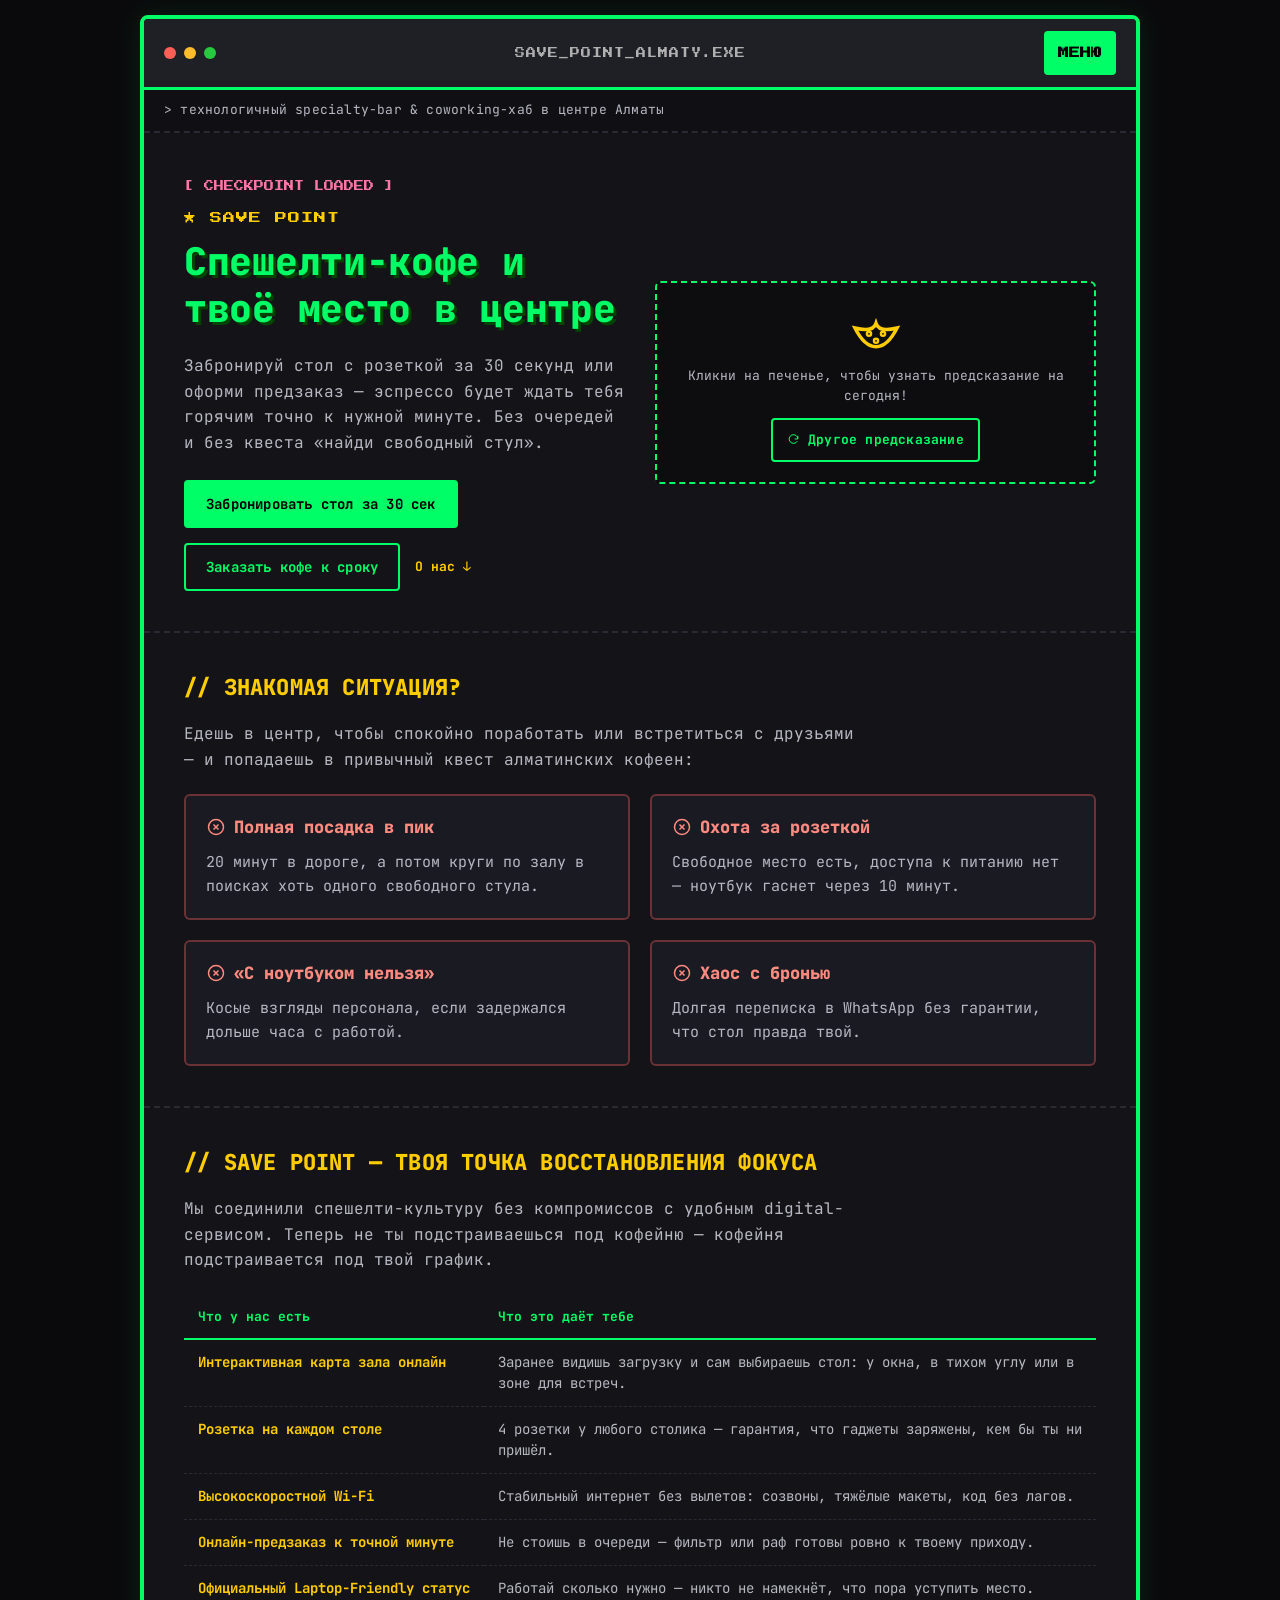
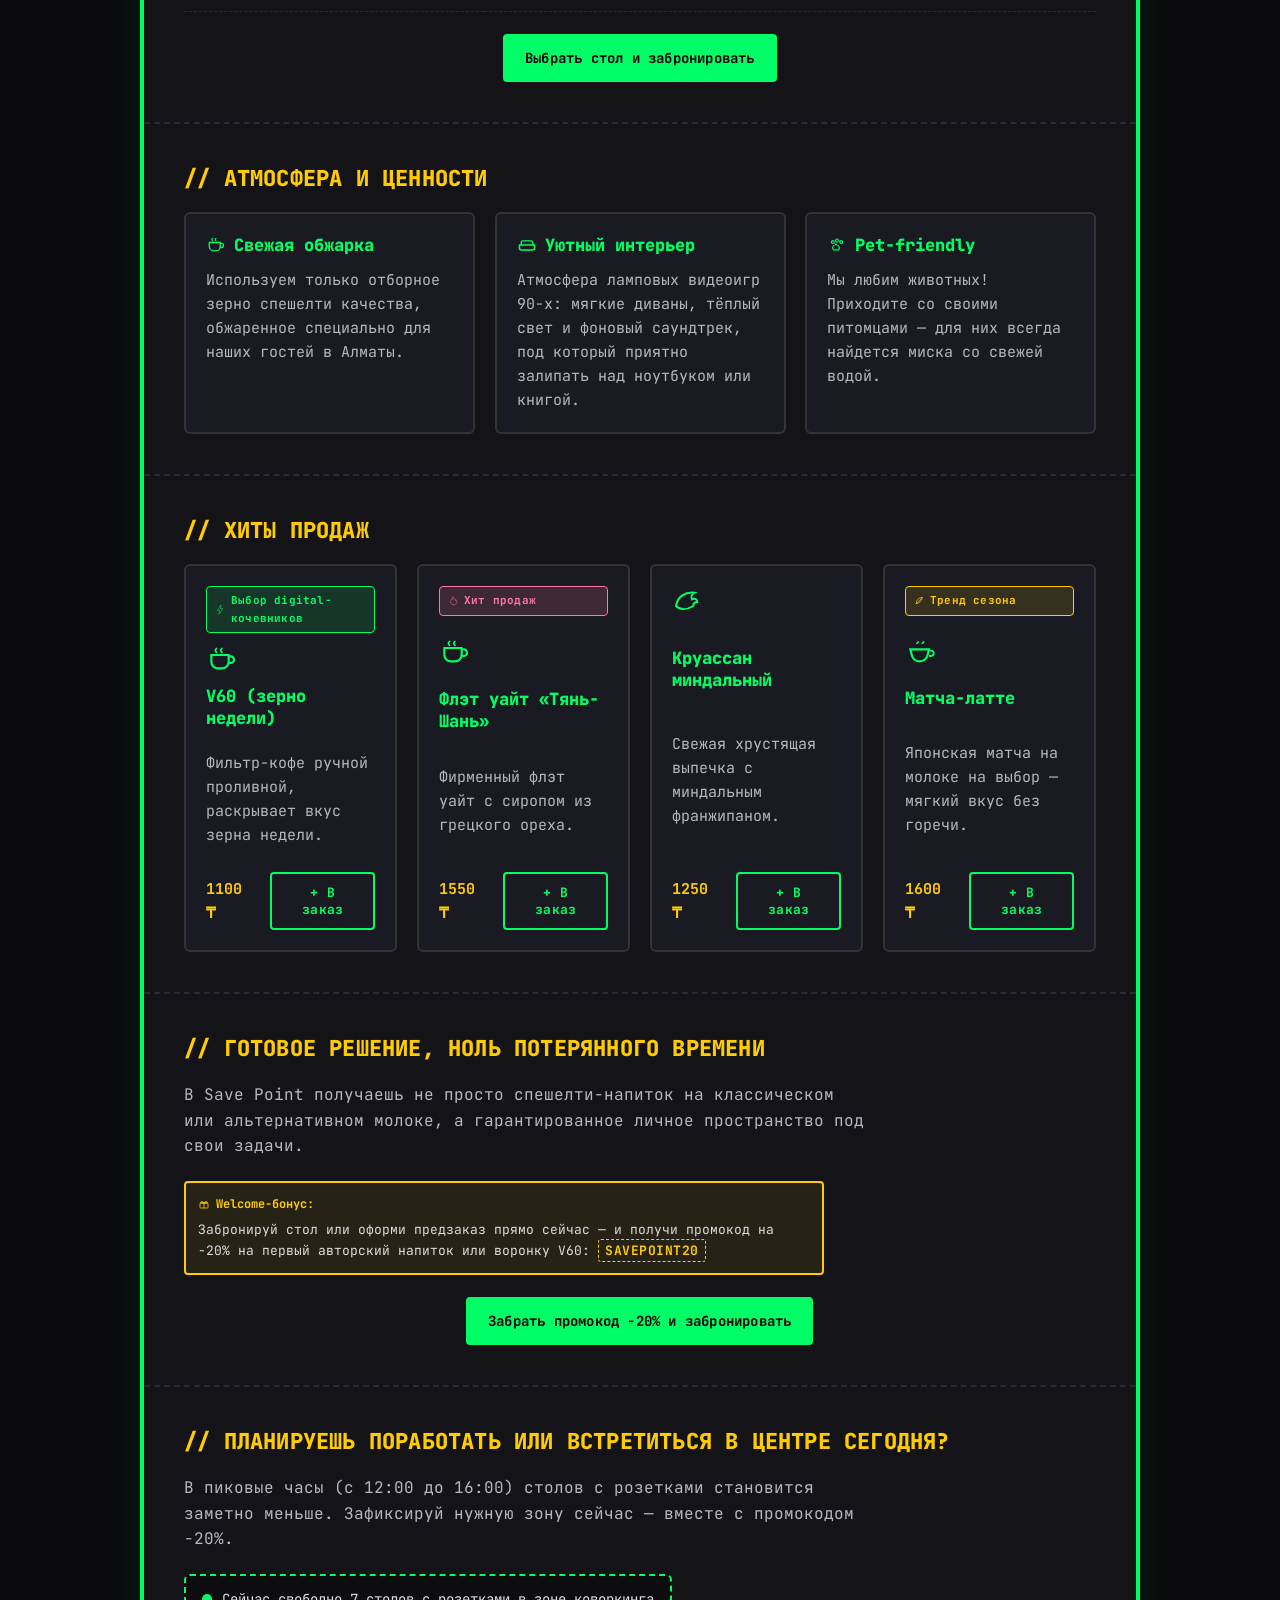
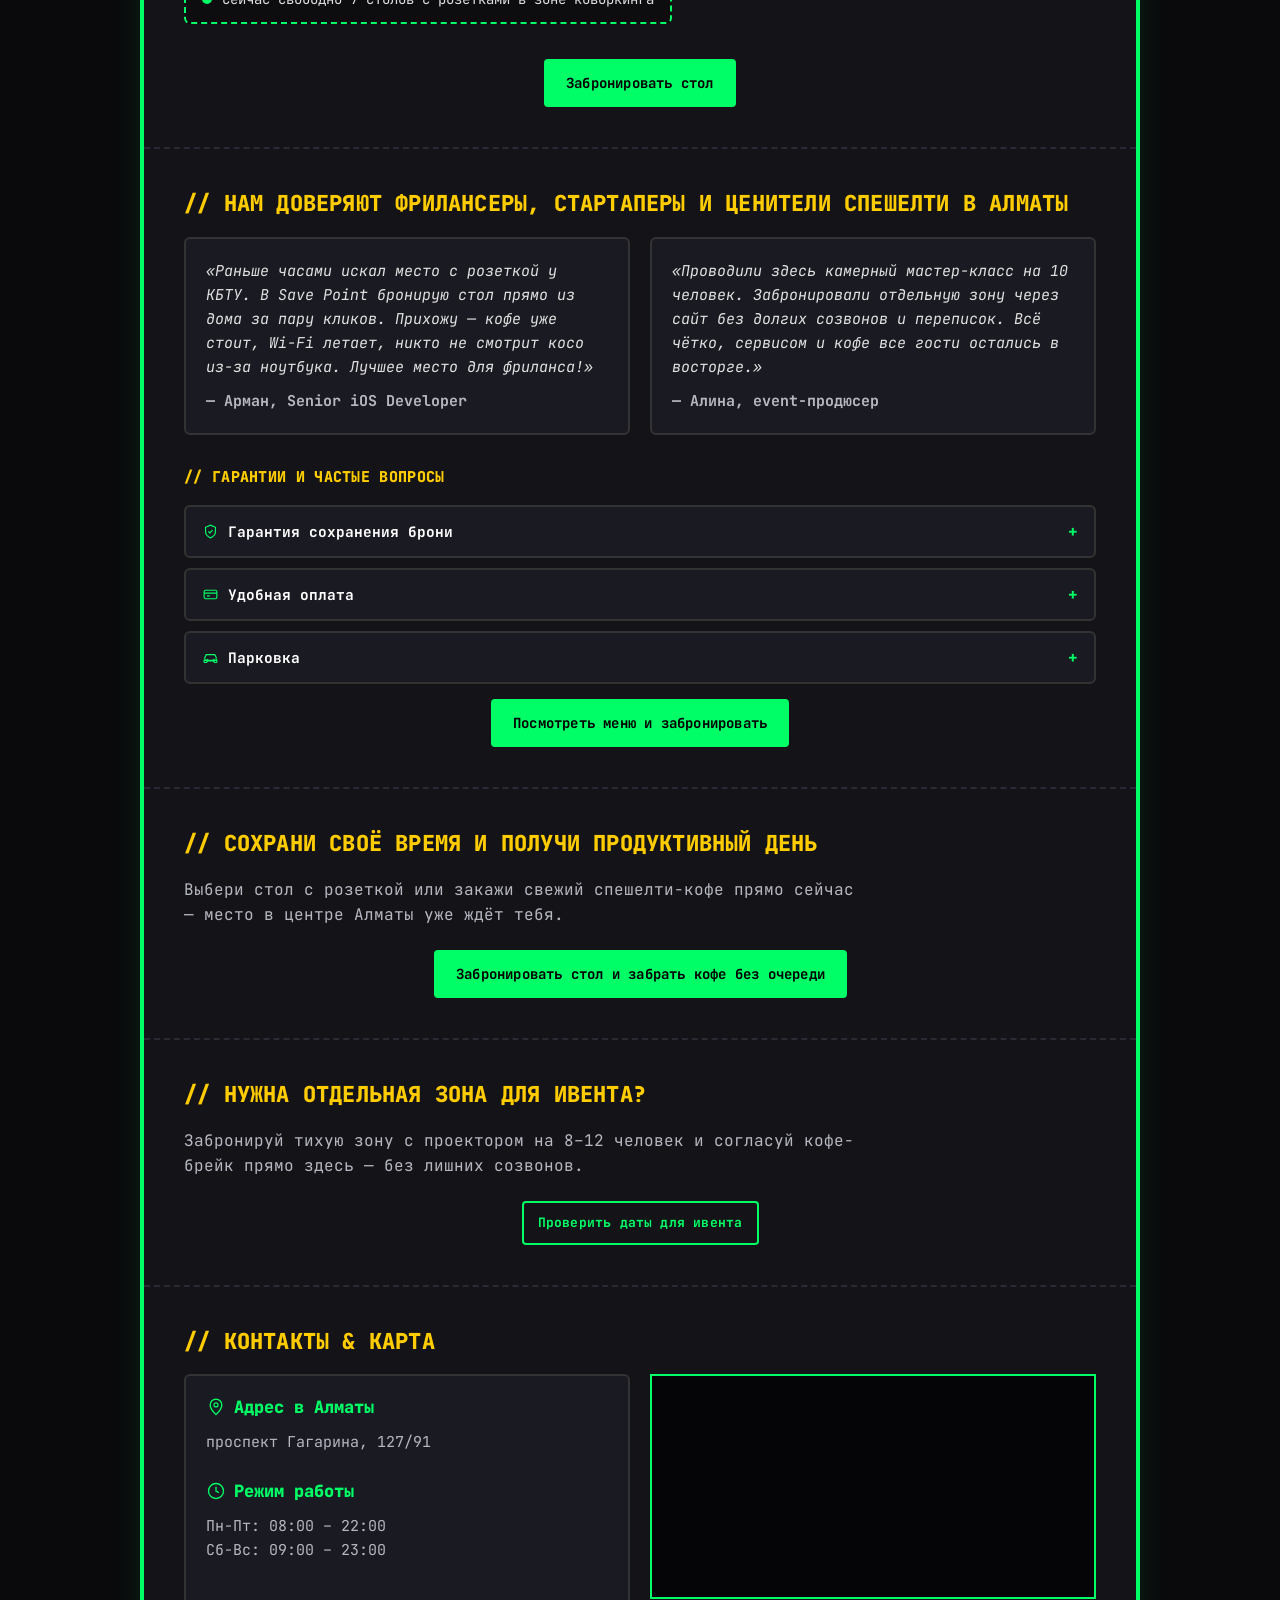
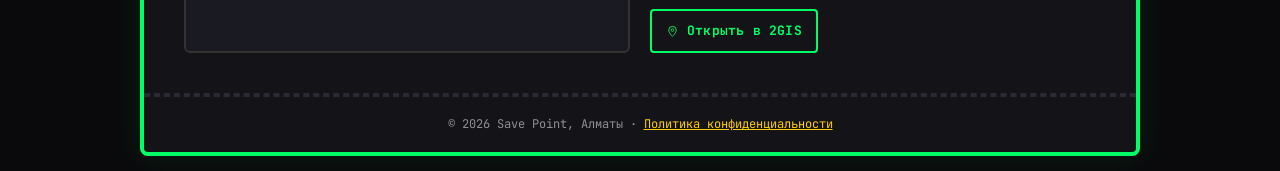
==== commit 65bcdbbd: "Add interactive table map, fix typography, replace emoji icons, expand menu Add an interactive hall " ====
--- a/index.html
+++ b/index.html
@@ -4,13 +4,13 @@
     <meta charset="UTF-8">
     <meta name="viewport" content="width=device-width, initial-scale=1.0">
     <title>Save Point | Спешелти-кофейня и место для работы в Алматы</title>
-    <meta name="description" content="Save Point — спешелти-кофейня и coworking-хаб на пр. Гагарина, 127/91 в Алматы. Бронь стола с розеткой за 30 секунд, предзаказ кофе к нужной минуте, печенье с предсказанием, pet-friendly, быстрый Wi-Fi.">
+    <meta name="description" content="Save Point — спешелти-кофейня и coworking-хаб на пр. Гагарина, 127/91 в Алматы. Интерактивная карта зала, бронь стола с розеткой за 30 секунд, предзаказ кофе к нужной минуте, печенье с предсказанием, pet-friendly, быстрый Wi-Fi.">
 
     <!-- TODO: replace with the real site URL after deploy -->
     <link rel="canonical" href="https://savepoint-almaty.pages.dev/">
     <meta property="og:type" content="website">
     <meta property="og:title" content="Save Point — спешелти-кофейня и место для работы в Алматы">
-    <meta property="og:description" content="Бронь стола с розеткой за 30 секунд, предзаказ кофе и печенье с предсказанием. Пр. Гагарина, 127/91, Алматы.">
+    <meta property="og:description" content="Интерактивная карта зала, бронь стола с розеткой за 30 секунд, предзаказ кофе и печенье с предсказанием. Пр. Гагарина, 127/91, Алматы.">
     <meta property="og:image" content="https://savepoint-almaty.pages.dev/og-image.png">
     <meta property="og:image:width" content="1200">
     <meta property="og:image:height" content="630">
@@ -18,7 +18,7 @@
     <meta property="og:locale" content="ru_RU">
     <meta name="twitter:card" content="summary_large_image">
     <meta name="twitter:title" content="Save Point — спешелти-кофейня и место для работы в Алматы">
-    <meta name="twitter:description" content="Бронь стола с розеткой за 30 секунд, предзаказ кофе и печенье с предсказанием. Пр. Гагарина, 127/91, Алматы.">
+    <meta name="twitter:description" content="Интерактивная карта зала, бронь стола с розеткой за 30 секунд, предзаказ кофе и печенье с предсказанием. Пр. Гагарина, 127/91, Алматы.">
     <meta name="twitter:image" content="https://savepoint-almaty.pages.dev/og-image.png">
 
     <link rel="icon" href="favicon.svg" type="image/svg+xml">
@@ -26,10 +26,10 @@
     <link rel="apple-touch-icon" href="apple-touch-icon.png" sizes="180x180">
 
     <link rel="stylesheet" href="style.css">
-    <!-- Retro pixel font -->
+    <!-- Retro window-chrome font (short UI labels only) + a readable monospace for everything else -->
     <link rel="preconnect" href="https://fonts.googleapis.com">
     <link rel="preconnect" href="https://fonts.gstatic.com" crossorigin>
-    <link href="https://fonts.googleapis.com/css2?family=Press+Start+2P&display=swap" rel="stylesheet">
+    <link href="https://fonts.googleapis.com/css2?family=Press+Start+2P&family=JetBrains+Mono:wght@400;500;700;800&display=swap" rel="stylesheet">
 
     <script type="application/ld+json">
     {
@@ -57,25 +57,83 @@
       "petsAllowed": true,
       "amenityFeature": [
         { "@type": "LocationFeatureSpecification", "name": "Wi-Fi", "value": true },
-        { "@type": "LocationFeatureSpecification", "name": "Розетка у каждого стола", "value": true },
-        { "@type": "LocationFeatureSpecification", "name": "Онлайн-бронирование столов", "value": true }
+        { "@type": "LocationFeatureSpecification", "name": "Розетка у каждого стола (4 шт. на столик)", "value": true },
+        { "@type": "LocationFeatureSpecification", "name": "Интерактивная карта зала и онлайн-бронирование столов", "value": true }
       ],
       "hasMenu": {
         "@type": "Menu",
-        "hasMenuItem": [
-          { "@type": "MenuItem", "name": "Фильтр-кофе", "offers": { "@type": "Offer", "price": "1200", "priceCurrency": "KZT" } },
-          { "@type": "MenuItem", "name": "Лавандовый Раф", "offers": { "@type": "Offer", "price": "1800", "priceCurrency": "KZT" } },
-          { "@type": "MenuItem", "name": "Круассан", "offers": { "@type": "Offer", "price": "1400", "priceCurrency": "KZT" } },
-          { "@type": "MenuItem", "name": "Матча Латте на миндальном молоке", "offers": { "@type": "Offer", "price": "1700", "priceCurrency": "KZT" } },
-          { "@type": "MenuItem", "name": "Эспрессо Классик", "offers": { "@type": "Offer", "price": "900", "priceCurrency": "KZT" } },
-          { "@type": "MenuItem", "name": "Капучино Double", "offers": { "@type": "Offer", "price": "1500", "priceCurrency": "KZT" } },
-          { "@type": "MenuItem", "name": "Чизкейк Нью-Йорк", "offers": { "@type": "Offer", "price": "1600", "priceCurrency": "KZT" } }
+        "hasMenuSection": [
+          {
+            "@type": "MenuSection",
+            "name": "Кофе — классика",
+            "hasMenuItem": [
+              { "@type": "MenuItem", "name": "Американо", "offers": { "@type": "Offer", "price": "850", "priceCurrency": "KZT" } },
+              { "@type": "MenuItem", "name": "Капучино", "offers": { "@type": "Offer", "price": "1250", "priceCurrency": "KZT" } },
+              { "@type": "MenuItem", "name": "Латте", "offers": { "@type": "Offer", "price": "1350", "priceCurrency": "KZT" } }
+            ]
+          },
+          {
+            "@type": "MenuSection",
+            "name": "Фирменные напитки",
+            "hasMenuItem": [
+              { "@type": "MenuItem", "name": "Флэт уайт «Тянь-Шань»", "offers": { "@type": "Offer", "price": "1550", "priceCurrency": "KZT" } },
+              { "@type": "MenuItem", "name": "Раф «Апорт»", "offers": { "@type": "Offer", "price": "1650", "priceCurrency": "KZT" } }
+            ]
+          },
+          {
+            "@type": "MenuSection",
+            "name": "Свежая выпечка",
+            "hasMenuItem": [
+              { "@type": "MenuItem", "name": "Круассан классический", "offers": { "@type": "Offer", "price": "800", "priceCurrency": "KZT" } },
+              { "@type": "MenuItem", "name": "Круассан миндальный с франжипаном", "offers": { "@type": "Offer", "price": "1250", "priceCurrency": "KZT" } }
+            ]
+          },
+          {
+            "@type": "MenuSection",
+            "name": "Десерты",
+            "hasMenuItem": [
+              { "@type": "MenuItem", "name": "Чизкейк «Нью-Йорк»", "offers": { "@type": "Offer", "price": "1400", "priceCurrency": "KZT" } }
+            ]
+          }
         ]
       }
     }
     </script>
 </head>
 <body>
+
+    <!-- Inline icon sprite: monochrome, currentColor-based, replaces emoji everywhere on the page
+         so icons stay crisp and on-brand instead of depending on the OS's own emoji font. -->
+    <svg style="display:none" aria-hidden="true">
+        <defs>
+            <symbol id="icon-x-circle" viewBox="0 0 24 24"><circle cx="12" cy="12" r="9" stroke-width="1.8"/><path d="M9 9l6 6M15 9l-6 6" stroke-width="1.8"/></symbol>
+            <symbol id="icon-coffee" viewBox="0 0 24 24"><path d="M4 9h13v5a5 5 0 0 1-5 5H9a5 5 0 0 1-5-5V9z" stroke-width="1.6"/><path d="M17 10h1.5a2.5 2.5 0 0 1 0 5H17" stroke-width="1.6"/><path d="M8 3.5c0 1-1 1-1 2s1 1 1 2M12 3.5c0 1-1 1-1 2s1 1 1 2" stroke-width="1.3"/></symbol>
+            <symbol id="icon-sofa" viewBox="0 0 24 24"><path d="M5 12V9a2 2 0 0 1 2-2h10a2 2 0 0 1 2 2v3" stroke-width="1.6"/><path d="M3 12h18v4a2 2 0 0 1-2 2H5a2 2 0 0 1-2-2v-4z" stroke-width="1.6"/><path d="M3 13v5M21 13v5" stroke-width="1.6"/></symbol>
+            <symbol id="icon-paw" viewBox="0 0 24 24"><circle cx="7" cy="8.5" r="1.7" stroke-width="1.4"/><circle cx="12" cy="6.5" r="1.7" stroke-width="1.4"/><circle cx="17" cy="8.5" r="1.7" stroke-width="1.4"/><path d="M12 11.2c-3 0-5.3 2.1-5.3 4.5 0 1.6 1.3 2.7 2.8 2.3.9-.3 1.7-.3 2.5 0 1.5.5 2.8-.7 2.8-2.3 0-2.4-2.3-4.5-5.3-4.5z" stroke-width="1.4"/></symbol>
+            <symbol id="icon-bolt" viewBox="0 0 24 24"><path d="M13 2 5 14h5l-1 8 8-12h-5l1-8z"/></symbol>
+            <symbol id="icon-flame" viewBox="0 0 24 24"><path d="M12 21c-4 0-6.5-2.6-6.5-6.1 0-2.9 1.7-4.9 3.2-6.8.3 1.5 1.2 2.3 2 1.9.3-2.3-.6-3.9-1-6.1 3 1.4 6.6 4.8 6.6 9 .9-.5 1.3-1.6 1.3-2.7 1.6 1.6 2.1 3.5 2.1 4.8 0 3.3-2.8 5.9-6.9 5.9z"/></symbol>
+            <symbol id="icon-leaf" viewBox="0 0 24 24"><path d="M5 19c0-8 5-13 13-14-1 8-6 13-14 14z" stroke-width="1.6"/><path d="M6 18C11 13 14 10 18 6" stroke-width="1.4"/></symbol>
+            <symbol id="icon-gift" viewBox="0 0 24 24"><rect x="4" y="10" width="16" height="10" rx="1" stroke-width="1.6"/><path d="M4 10h16M12 10v10" stroke-width="1.6"/><path d="M12 10c-2-4-6-4-6-1.5S9 10 12 10zM12 10c2-4 6-4 6-1.5S15 10 12 10z" stroke-width="1.4"/></symbol>
+            <symbol id="icon-pin" viewBox="0 0 24 24"><path d="M12 21s7-6.6 7-11.5A7 7 0 0 0 5 9.5C5 14.4 12 21 12 21z" stroke-width="1.6"/><circle cx="12" cy="9.5" r="2.4" stroke-width="1.4"/></symbol>
+            <symbol id="icon-clock" viewBox="0 0 24 24"><circle cx="12" cy="12" r="9" stroke-width="1.6"/><path d="M12 7v5l3.5 2" stroke-width="1.6"/></symbol>
+            <symbol id="icon-shield" viewBox="0 0 24 24"><path d="M12 3l7 3v6c0 5-3.5 7.5-7 9-3.5-1.5-7-4-7-9V6l7-3z" stroke-width="1.6"/><path d="M9 12l2 2 4-4" stroke-width="1.6"/></symbol>
+            <symbol id="icon-card" viewBox="0 0 24 24"><rect x="3" y="6" width="18" height="12" rx="2" stroke-width="1.6"/><path d="M3 10h18" stroke-width="1.6"/><path d="M7 14h4" stroke-width="1.6"/></symbol>
+            <symbol id="icon-car" viewBox="0 0 24 24"><path d="M4 16V12l2-4h12l2 4v4" stroke-width="1.6"/><path d="M3 16h18v2a1 1 0 0 1-1 1h-2a1 1 0 0 1-1-1v-1H7v1a1 1 0 0 1-1 1H4a1 1 0 0 1-1-1v-2z" stroke-width="1.6"/><circle cx="7.5" cy="16" r="1.4" stroke-width="1.3"/><circle cx="16.5" cy="16" r="1.4" stroke-width="1.3"/></symbol>
+            <symbol id="icon-check-circle" viewBox="0 0 24 24"><circle cx="12" cy="12" r="9" stroke-width="1.8"/><path d="M8 12.5l2.5 2.5L16 9.5" stroke-width="1.8"/></symbol>
+            <symbol id="icon-sparkle" viewBox="0 0 24 24"><path d="M12 3l1.4 4.6L18 9l-4.6 1.4L12 15l-1.4-4.6L6 9l4.6-1.4L12 3z"/><path d="M19 15l.7 2.3L22 18l-2.3.7L19 21l-.7-2.3L16 18l2.3-.7L19 15z"/></symbol>
+            <symbol id="icon-shuffle" viewBox="0 0 24 24"><path d="M20 11A8 8 0 1 0 19 15" stroke-width="1.8"/><path d="M20 5v6h-6" stroke-width="1.8"/></symbol>
+            <symbol id="icon-cookie" viewBox="0 0 24 24"><path d="M3 12c3 6 6 8 9 8s6-2 9-8c-4 1-8 1-9-2-1 3-5 3-9 2z" stroke-width="1.5"/><circle cx="9" cy="14.5" r=".9"/><circle cx="15" cy="14.5" r=".9"/><circle cx="12" cy="17.5" r=".9"/></symbol>
+            <symbol id="icon-croissant" viewBox="0 0 24 24"><path d="M3 15c1-7 7-11 14-10-2 1-3 3-2 5 2-1 4 0 4 2-2 0-3 1-3 3-5 3-10 3-13 0z" stroke-width="1.5"/></symbol>
+            <symbol id="icon-tea" viewBox="0 0 24 24"><path d="M4 10h14l-1 4a6 6 0 0 1-6 5h0a6 6 0 0 1-6-5l-1-4z" stroke-width="1.6"/><path d="M18 11h1.5a2 2 0 0 1 0 4H18" stroke-width="1.4"/><path d="M9 6c0-1 1-1 1-2M13 6c0-1 1-1 1-2" stroke-width="1.3"/></symbol>
+            <symbol id="icon-cake" viewBox="0 0 24 24"><path d="M4 20V12l8-6 8 6v8z" stroke-width="1.6"/><path d="M4 16h16" stroke-width="1.4"/><path d="M12 6V3" stroke-width="1.4"/></symbol>
+            <symbol id="icon-salad" viewBox="0 0 24 24"><path d="M4 12h16a8 8 0 0 1-16 0z" stroke-width="1.6"/><path d="M8 12c0-3 2-5 4-6" stroke-width="1.4"/></symbol>
+            <symbol id="icon-window" viewBox="0 0 24 24"><rect x="4" y="4" width="16" height="16" rx="1" stroke-width="1.6"/><path d="M12 4v16M4 12h16" stroke-width="1.4"/></symbol>
+            <symbol id="icon-users" viewBox="0 0 24 24"><circle cx="9" cy="9" r="3" stroke-width="1.6"/><path d="M3 20c0-3.3 2.7-5.5 6-5.5s6 2.2 6 5.5" stroke-width="1.6"/><circle cx="17" cy="9" r="2.4" stroke-width="1.4"/><path d="M15.5 14.3c2.6.3 4.5 2.3 4.5 5.7" stroke-width="1.4"/></symbol>
+            <symbol id="icon-corner" viewBox="0 0 24 24"><path d="M5 4v16h16" stroke-width="1.8"/><rect x="8" y="14" width="4" height="4" stroke-width="1.4"/></symbol>
+            <symbol id="icon-plus" viewBox="0 0 24 24"><path d="M12 5v14M5 12h14" stroke-width="2"/></symbol>
+            <symbol id="icon-info" viewBox="0 0 24 24"><circle cx="12" cy="12" r="9" stroke-width="1.6"/><path d="M12 11v5.5" stroke-width="1.8"/><circle cx="12" cy="8" r=".9"/></symbol>
+        </defs>
+    </svg>
 
     <!-- Custom pixel cursor: enabled by JS only on mouse-capable devices -->
     <div class="custom-cursor" aria-hidden="true"></div>
@@ -111,18 +169,18 @@
             <!-- Interactive area: fortune cookie -->
             <div class="game-box">
                 <div class="pixel-canvas">
-                    <div class="cookie-display" id="cookieDisplay" role="button" tabindex="0" aria-label="Кликнуть на печенье, чтобы узнать предсказание">🥠</div>
+                    <svg class="icon cookie-display" id="cookieDisplay" role="button" tabindex="0" aria-label="Кликнуть на печенье, чтобы узнать предсказание"><use href="#icon-cookie"></use></svg>
                     <div class="recipe-status" id="cookieStatus">Кликни на печенье, чтобы узнать предсказание на сегодня!</div>
                 </div>
 
                 <!-- Fortune card (revealed on click) -->
                 <div class="fortune-card hidden" id="fortuneCard">
-                    <p class="fortune-title">✨ Твое предсказание:</p>
+                    <p class="fortune-title"><svg class="icon" aria-hidden="true"><use href="#icon-sparkle"></use></svg> Твое предсказание:</p>
                     <p class="fortune-text" id="fortuneText">«Сегодня идеальный день для чашки фильтр-кофе и великих свершений в Алматы.»</p>
                 </div>
 
                 <div class="controls-panel">
-                    <button class="retro-btn small-btn" id="newFortuneBtn">🔮 Другое предсказание</button>
+                    <button class="retro-btn small-btn" id="newFortuneBtn"><svg class="icon" aria-hidden="true"><use href="#icon-shuffle"></use></svg> Другое предсказание</button>
                 </div>
             </div>
         </section>
@@ -133,19 +191,19 @@
             <p class="section-lead">Едешь в центр, чтобы спокойно поработать или встретиться с друзьями — и попадаешь в привычный квест алматинских кофеен:</p>
             <div class="grid-2">
                 <div class="card problem-card">
-                    <h3>❌ Полная посадка в пик</h3>
+                    <h3><svg class="icon" aria-hidden="true"><use href="#icon-x-circle"></use></svg> Полная посадка в пик</h3>
                     <p>20 минут в дороге, а потом круги по залу в поисках хоть одного свободного стула.</p>
                 </div>
                 <div class="card problem-card">
-                    <h3>❌ Охота за розеткой</h3>
+                    <h3><svg class="icon" aria-hidden="true"><use href="#icon-x-circle"></use></svg> Охота за розеткой</h3>
                     <p>Свободное место есть, доступа к питанию нет — ноутбук гаснет через 10 минут.</p>
                 </div>
                 <div class="card problem-card">
-                    <h3>❌ «С ноутбуком нельзя»</h3>
+                    <h3><svg class="icon" aria-hidden="true"><use href="#icon-x-circle"></use></svg> «С ноутбуком нельзя»</h3>
                     <p>Косые взгляды персонала, если задержался дольше часа с работой.</p>
                 </div>
                 <div class="card problem-card">
-                    <h3>❌ Хаос с бронью</h3>
+                    <h3><svg class="icon" aria-hidden="true"><use href="#icon-x-circle"></use></svg> Хаос с бронью</h3>
                     <p>Долгая переписка в WhatsApp без гарантии, что стол правда твой.</p>
                 </div>
             </div>
@@ -169,8 +227,8 @@
                             <td>Заранее видишь загрузку и сам выбираешь стол: у окна, в тихом углу или в зоне для встреч.</td>
                         </tr>
                         <tr>
-                            <td>Фильтр «Стол с розеткой»</td>
-                            <td>Гарантия, что гаджеты заряжены — доступ к питанию есть у каждого рабочего места.</td>
+                            <td>Розетка на каждом столе</td>
+                            <td>4 розетки у любого столика — гарантия, что гаджеты заряжены, кем бы ты ни пришёл.</td>
                         </tr>
                         <tr>
                             <td>Высокоскоростной Wi-Fi</td>
@@ -197,15 +255,15 @@
             <h2 class="section-title">// АТМОСФЕРА И ЦЕННОСТИ</h2>
             <div class="grid-3">
                 <div class="card">
-                    <h3>☕ Свежая обжарка</h3>
+                    <h3><svg class="icon" aria-hidden="true"><use href="#icon-coffee"></use></svg> Свежая обжарка</h3>
                     <p>Используем только отборное зерно спешелти качества, обжаренное специально для наших гостей в Алматы.</p>
                 </div>
                 <div class="card">
-                    <h3>🛋 Уютный интерьер</h3>
+                    <h3><svg class="icon" aria-hidden="true"><use href="#icon-sofa"></use></svg> Уютный интерьер</h3>
                     <p>Атмосфера ламповых видеоигр 90-х: мягкие диваны, тёплый свет и фоновый саундтрек, под который приятно залипать над ноутбуком или книгой.</p>
                 </div>
                 <div class="card">
-                    <h3>🐾 Pet-friendly</h3>
+                    <h3><svg class="icon" aria-hidden="true"><use href="#icon-paw"></use></svg> Pet-friendly</h3>
                     <p>Мы любим животных! Приходите со своими питомцами — для них всегда найдется миска со свежей водой.</p>
                 </div>
             </div>
@@ -216,42 +274,42 @@
             <h2 class="section-title">// ХИТЫ ПРОДАЖ</h2>
             <div class="grid-4">
                 <div class="card product-card">
-                    <span class="menu-badge badge-nomad">⚡ Выбор digital-кочевников</span>
-                    <div class="product-icon" aria-hidden="true">☕</div>
-                    <h3>Фильтр-кофе</h3>
-                    <p class="product-desc">Классика чистейшего вкуса свежего зерна.</p>
+                    <span class="menu-badge badge-nomad"><svg class="icon" aria-hidden="true"><use href="#icon-bolt"></use></svg> Выбор digital-кочевников</span>
+                    <svg class="icon product-icon" aria-hidden="true"><use href="#icon-coffee"></use></svg>
+                    <h3>V60 (зерно недели)</h3>
+                    <p class="product-desc">Фильтр-кофе ручной проливной, раскрывает вкус зерна недели.</p>
                     <div class="product-footer">
-                        <span class="price">1200 ₸</span>
-                        <button class="retro-btn small-btn add-to-cart" data-name="Фильтр-кофе" data-price="1200">+ В заказ</button>
+                        <span class="price">1100 ₸</span>
+                        <button class="retro-btn small-btn add-to-cart" data-name="V60 (зерно недели)" data-price="1100">+ В заказ</button>
                     </div>
                 </div>
                 <div class="card product-card">
-                    <span class="menu-badge badge-hit">🔥 Хит продаж</span>
-                    <div class="product-icon" aria-hidden="true">🥛</div>
-                    <h3>Лавандовый Раф</h3>
-                    <p class="product-desc">Фирменный мягкий напиток с натуральным лавандовым сиропом.</p>
+                    <span class="menu-badge badge-hit"><svg class="icon" aria-hidden="true"><use href="#icon-flame"></use></svg> Хит продаж</span>
+                    <svg class="icon product-icon" aria-hidden="true"><use href="#icon-coffee"></use></svg>
+                    <h3>Флэт уайт «Тянь-Шань»</h3>
+                    <p class="product-desc">Фирменный флэт уайт с сиропом из грецкого ореха.</p>
                     <div class="product-footer">
-                        <span class="price">1800 ₸</span>
-                        <button class="retro-btn small-btn add-to-cart" data-name="Лавандовый Раф" data-price="1800">+ В заказ</button>
+                        <span class="price">1550 ₸</span>
+                        <button class="retro-btn small-btn add-to-cart" data-name="Флэт уайт «Тянь-Шань»" data-price="1550">+ В заказ</button>
                     </div>
                 </div>
                 <div class="card product-card">
-                    <div class="product-icon" aria-hidden="true">🥐</div>
-                    <h3>Круассан</h3>
-                    <p class="product-desc">Свежая хрустящая выпечка с миндальным кремом.</p>
+                    <svg class="icon product-icon" aria-hidden="true"><use href="#icon-croissant"></use></svg>
+                    <h3>Круассан миндальный</h3>
+                    <p class="product-desc">Свежая хрустящая выпечка с миндальным франжипаном.</p>
                     <div class="product-footer">
-                        <span class="price">1400 ₸</span>
-                        <button class="retro-btn small-btn add-to-cart" data-name="Круассан" data-price="1400">+ В заказ</button>
+                        <span class="price">1250 ₸</span>
+                        <button class="retro-btn small-btn add-to-cart" data-name="Круассан миндальный с франжипаном" data-price="1250">+ В заказ</button>
                     </div>
                 </div>
                 <div class="card product-card">
-                    <span class="menu-badge badge-trend">🌿 Тренд сезона</span>
-                    <div class="product-icon" aria-hidden="true">🍵</div>
-                    <h3>Матча Латте</h3>
-                    <p class="product-desc">Японская матча на миндальном молоке — мягкий вкус без горечи.</p>
+                    <span class="menu-badge badge-trend"><svg class="icon" aria-hidden="true"><use href="#icon-leaf"></use></svg> Тренд сезона</span>
+                    <svg class="icon product-icon" aria-hidden="true"><use href="#icon-tea"></use></svg>
+                    <h3>Матча-латте</h3>
+                    <p class="product-desc">Японская матча на молоке на выбор — мягкий вкус без горечи.</p>
                     <div class="product-footer">
-                        <span class="price">1700 ₸</span>
-                        <button class="retro-btn small-btn add-to-cart" data-name="Матча Латте на миндальном молоке" data-price="1700">+ В заказ</button>
+                        <span class="price">1600 ₸</span>
+                        <button class="retro-btn small-btn add-to-cart" data-name="Матча-латте" data-price="1600">+ В заказ</button>
                     </div>
                 </div>
             </div>
@@ -262,7 +320,7 @@
             <h2 class="section-title">// ГОТОВОЕ РЕШЕНИЕ, НОЛЬ ПОТЕРЯННОГО ВРЕМЕНИ</h2>
             <p class="section-lead">В Save Point получаешь не просто спешелти-напиток на классическом или альтернативном молоке, а гарантированное личное пространство под свои задачи.</p>
             <div class="fortune-card offer-bonus">
-                <p class="fortune-title">🎁 Welcome-бонус:</p>
+                <p class="fortune-title"><svg class="icon" aria-hidden="true"><use href="#icon-gift"></use></svg> Welcome-бонус:</p>
                 <p class="fortune-text">Забронируй стол или оформи предзаказ прямо сейчас — и получи промокод на −20% на первый авторский напиток или воронку V60: <span class="promo-code">SAVEPOINT20</span></p>
             </div>
             <div class="controls-panel">
@@ -299,36 +357,36 @@
             </div>
 
             <h3 class="faq-heading">// ГАРАНТИИ И ЧАСТЫЕ ВОПРОСЫ</h3>
-            <div class="faq-list">
-                <div class="faq-item">
-                    <button class="faq-question" id="faqQ1" aria-expanded="false" aria-controls="faqA1">
-                        <span>🛡️ Гарантия сохранения брони</span>
-                        <span class="faq-icon" aria-hidden="true">+</span>
+            <div class="accordion-list" id="faqAccordion">
+                <div class="accordion-item">
+                    <button class="accordion-trigger" id="faqQ1" aria-expanded="false" aria-controls="faqA1">
+                        <span class="accordion-trigger-label"><svg class="icon" aria-hidden="true"><use href="#icon-shield"></use></svg> Гарантия сохранения брони</span>
+                        <span class="accordion-icon" aria-hidden="true">+</span>
                     </button>
-                    <div class="faq-answer-wrap" id="faqA1" role="region" aria-labelledby="faqQ1">
-                        <div class="faq-answer-inner">
+                    <div class="accordion-panel-wrap" id="faqA1" role="region" aria-labelledby="faqQ1">
+                        <div class="accordion-panel-inner">
                             <p>Стол ждёт тебя 15 минут от указанного времени. Планы изменились — отмени или перенеси бронь в один клик через Telegram-бот кофейни.</p>
                         </div>
                     </div>
                 </div>
-                <div class="faq-item">
-                    <button class="faq-question" id="faqQ2" aria-expanded="false" aria-controls="faqA2">
-                        <span>💳 Удобная оплата</span>
-                        <span class="faq-icon" aria-hidden="true">+</span>
+                <div class="accordion-item">
+                    <button class="accordion-trigger" id="faqQ2" aria-expanded="false" aria-controls="faqA2">
+                        <span class="accordion-trigger-label"><svg class="icon" aria-hidden="true"><use href="#icon-card"></use></svg> Удобная оплата</span>
+                        <span class="accordion-icon" aria-hidden="true">+</span>
                     </button>
-                    <div class="faq-answer-wrap" id="faqA2" role="region" aria-labelledby="faqQ2">
-                        <div class="faq-answer-inner">
+                    <div class="accordion-panel-wrap" id="faqA2" role="region" aria-labelledby="faqQ2">
+                        <div class="accordion-panel-inner">
                             <p>Kaspi QR, Apple Pay, Google Pay или оплата на месте. Никаких скрытых комиссий.</p>
                         </div>
                     </div>
                 </div>
-                <div class="faq-item">
-                    <button class="faq-question" id="faqQ3" aria-expanded="false" aria-controls="faqA3">
-                        <span>🚗 Парковка</span>
-                        <span class="faq-icon" aria-hidden="true">+</span>
+                <div class="accordion-item">
+                    <button class="accordion-trigger" id="faqQ3" aria-expanded="false" aria-controls="faqA3">
+                        <span class="accordion-trigger-label"><svg class="icon" aria-hidden="true"><use href="#icon-car"></use></svg> Парковка</span>
+                        <span class="accordion-icon" aria-hidden="true">+</span>
                     </button>
-                    <div class="faq-answer-wrap" id="faqA3" role="region" aria-labelledby="faqQ3">
-                        <div class="faq-answer-inner">
+                    <div class="accordion-panel-wrap" id="faqA3" role="region" aria-labelledby="faqQ3">
+                        <div class="accordion-panel-inner">
                             <p>Удобный подъезд и парковочные места рядом с кофейней.</p>
                         </div>
                     </div>
@@ -360,13 +418,13 @@
 
         <!-- Section: Contacts and map -->
         <section class="section reveal" id="contacts">
-            <h2 class="section-title">// КОНТАКТЫ & КАРТА</h2>
+            <h2 class="section-title">// КОНТАКТЫ &amp; КАРТА</h2>
             <div class="contacts-grid">
                 <div class="card">
-                    <h3>📍 Адрес в Алматы</h3>
+                    <h3><svg class="icon" aria-hidden="true"><use href="#icon-pin"></use></svg> Адрес в Алматы</h3>
                     <p>проспект Гагарина, 127/91</p>
                     <br>
-                    <h3>🕒 Режим работы</h3>
+                    <h3><svg class="icon" aria-hidden="true"><use href="#icon-clock"></use></svg> Режим работы</h3>
                     <p>Пн-Пт: 08:00 – 22:00</p>
                     <p>Сб-Вс: 09:00 – 23:00</p>
                 </div>
@@ -380,7 +438,7 @@
                             referrerpolicy="no-referrer-when-downgrade"
                         ></iframe>
                     </div>
-                    <a class="retro-btn small-btn map-link" href="https://2gis.kz/almaty/geo/9430047374981033" target="_blank" rel="noopener">📍 Открыть в 2GIS</a>
+                    <a class="retro-btn small-btn map-link" href="https://2gis.kz/almaty/geo/9430047374981033" target="_blank" rel="noopener"><svg class="icon" aria-hidden="true"><use href="#icon-pin"></use></svg> Открыть в 2GIS</a>
                 </div>
             </div>
         </section>
@@ -399,9 +457,11 @@
                 <button class="close-modal" id="closeModalBtn" aria-label="Закрыть меню">[X]</button>
             </div>
             <div class="modal-body">
-                <div class="menu-items-list" id="modalItemsList">
-                    <!-- Populated by JS -->
-                </div>
+                <p class="menu-intro">Открой категорию, чтобы посмотреть позиции — жми <svg class="icon" aria-hidden="true"><use href="#icon-plus"></use></svg>, чтобы добавить в заказ.</p>
+                <div class="accordion-list" id="menuCategories">
+                    <!-- Populated by JS from MENU_CATEGORIES -->
+                </div>
+                <p class="menu-addons-note"><strong>Дополнительно:</strong> альтернативное молоко (овсяное, миндальное) +300 ₸ · доп. шот +300 ₸ · сироп +200 ₸ · скидка −100 ₸ за свою кружку — укажи в комментарии к заказу.</p>
 
                 <div class="cart-summary">
                     <h3>Корзина заказа:</h3>
@@ -414,6 +474,8 @@
                         <input type="text" id="clientName" placeholder="например, Айсулу" class="retro-input" maxlength="80" autocomplete="name">
                         <label class="form-prompt" for="clientPhone">Номер телефона:</label>
                         <input type="tel" id="clientPhone" placeholder="+7 (777) 000-00-00" class="retro-input" maxlength="20" autocomplete="tel">
+                        <label class="form-prompt" for="clientComment">Комментарий к заказу (опционально):</label>
+                        <input type="text" id="clientComment" placeholder="например: овсяное молоко, своя кружка" class="retro-input" maxlength="140">
 
                         <!-- Honeypot: hidden from humans, but bots that auto-fill every field will fill it in -->
                         <div class="hp-field" aria-hidden="true">
@@ -449,6 +511,83 @@
             <div class="modal-body">
                 <p class="booking-intro">Забронируй стол с розеткой — подтверждение придёт в Telegram-бот кофейни. Первый авторский напиток по брони — со скидкой <span class="promo-code">-20%</span> (промокод SAVEPOINT20 активируется автоматически).</p>
 
+                <!-- Interactive hall map: front-end simulation (no real seat-sensor/POS backend),
+                     the same way the occupancy indicator above is simulated — statuses are
+                     randomized on a timer, not read from a live booking system. -->
+                <div class="hall-map" id="hallMap">
+                    <h3 class="hall-map-title">Карта зала — выбери стол</h3>
+                    <p class="hall-map-hint"><svg class="icon" aria-hidden="true"><use href="#icon-info"></use></svg> Занятость обновляется в реальном времени. У каждого столика — 4 розетки.</p>
+
+                    <div class="hall-zones">
+                        <div class="hall-zone" data-zone-name="window">
+                            <div class="hall-zone-label"><svg class="icon" aria-hidden="true"><use href="#icon-window"></use></svg> У окна <em>· столы на 3</em></div>
+                            <div class="hall-zone-tables">
+                                <button type="button" class="hall-table hall-table--round hall-table--md" data-table="T4" aria-pressed="false">
+                                    <span class="hall-table-status" aria-hidden="true"></span>
+                                    <span class="hall-table-code">T4</span>
+                                    <span class="hall-table-seats">3 места</span>
+                                </button>
+                                <button type="button" class="hall-table hall-table--round hall-table--md" data-table="T5" aria-pressed="false">
+                                    <span class="hall-table-status" aria-hidden="true"></span>
+                                    <span class="hall-table-code">T5</span>
+                                    <span class="hall-table-seats">3 места</span>
+                                </button>
+                            </div>
+                        </div>
+
+                        <div class="hall-zone" data-zone-name="center">
+                            <div class="hall-zone-label"><svg class="icon" aria-hidden="true"><use href="#icon-users"></use></svg> Зона для встреч <em>· столы на 4</em></div>
+                            <div class="hall-zone-tables">
+                                <button type="button" class="hall-table hall-table--round hall-table--lg" data-table="T1" aria-pressed="false">
+                                    <span class="hall-table-status" aria-hidden="true"></span>
+                                    <span class="hall-table-code">T1</span>
+                                    <span class="hall-table-seats">4 места</span>
+                                </button>
+                                <button type="button" class="hall-table hall-table--round hall-table--lg" data-table="T2" aria-pressed="false">
+                                    <span class="hall-table-status" aria-hidden="true"></span>
+                                    <span class="hall-table-code">T2</span>
+                                    <span class="hall-table-seats">4 места</span>
+                                </button>
+                                <button type="button" class="hall-table hall-table--round hall-table--lg" data-table="T3" aria-pressed="false">
+                                    <span class="hall-table-status" aria-hidden="true"></span>
+                                    <span class="hall-table-code">T3</span>
+                                    <span class="hall-table-seats">4 места</span>
+                                </button>
+                            </div>
+                        </div>
+
+                        <div class="hall-zone" data-zone-name="wall">
+                            <div class="hall-zone-label"><svg class="icon" aria-hidden="true"><use href="#icon-corner"></use></svg> Тихий угол <em>· столы на 1</em></div>
+                            <div class="hall-zone-tables">
+                                <button type="button" class="hall-table hall-table--sm" data-table="T6" aria-pressed="false">
+                                    <span class="hall-table-status" aria-hidden="true"></span>
+                                    <span class="hall-table-code">T6</span>
+                                    <span class="hall-table-seats">1 место</span>
+                                </button>
+                                <button type="button" class="hall-table hall-table--sm" data-table="T7" aria-pressed="false">
+                                    <span class="hall-table-status" aria-hidden="true"></span>
+                                    <span class="hall-table-code">T7</span>
+                                    <span class="hall-table-seats">1 место</span>
+                                </button>
+                                <button type="button" class="hall-table hall-table--sm" data-table="T8" aria-pressed="false">
+                                    <span class="hall-table-status" aria-hidden="true"></span>
+                                    <span class="hall-table-code">T8</span>
+                                    <span class="hall-table-seats">1 место</span>
+                                </button>
+                            </div>
+                        </div>
+                    </div>
+
+                    <div class="hall-map-legend">
+                        <span class="legend-item"><span class="legend-dot is-free" aria-hidden="true"></span>Свободен</span>
+                        <span class="legend-item"><span class="legend-dot is-soon" aria-hidden="true"></span>Скоро освободится</span>
+                        <span class="legend-item"><span class="legend-dot is-busy" aria-hidden="true"></span>Занят</span>
+                    </div>
+
+                    <p class="hall-map-selection" id="hallMapSelection" aria-live="polite">Выберите стол на карте выше.</p>
+                    <p class="hall-map-group-note hidden" id="hallMapGroupNote">Для компании от 5 человек стол подбираем индивидуально — оформи заявку, мы уточним зону в Telegram.</p>
+                </div>
+
                 <label class="form-prompt" for="bookingDate">Дата:</label>
                 <input type="date" id="bookingDate" class="retro-input" autocomplete="off">
 
@@ -461,10 +600,12 @@
                 <label class="form-prompt" for="bookingDrink">Предзаказ напитка (опционально):</label>
                 <select id="bookingDrink" class="retro-input">
                     <option value="">Без предзаказа</option>
-                    <option value="Фильтр-кофе">Фильтр-кофе</option>
-                    <option value="Лавандовый Раф">Лавандовый Раф</option>
-                    <option value="Матча Латте на миндальном молоке">Матча Латте на миндальном молоке</option>
-                    <option value="Капучино Double">Капучино Double</option>
+                    <option value="Американо">Американо</option>
+                    <option value="Капучино">Капучино</option>
+                    <option value="Латте">Латте</option>
+                    <option value="Раф «Апорт»">Раф «Апорт»</option>
+                    <option value="Матча-латте">Матча-латте</option>
+                    <option value="V60 (зерно недели)">V60 (зерно недели)</option>
                 </select>
 
                 <label class="form-prompt" for="bookingNote">Комментарий (например, «ивент на 10 человек»):</label>
@@ -501,7 +642,7 @@
                 <span>TRANSACTION_STATUS.LOG</span>
             </div>
             <div class="modal-body text-center">
-                <div class="success-icon" aria-hidden="true">✔️</div>
+                <svg class="icon success-icon" aria-hidden="true"><use href="#icon-check-circle"></use></svg>
                 <h3 id="successModalTitle">ЗАКАЗ СФОРМИРОВАН!</h3>
                 <p class="alert-desc" id="successMessageText">Данные переданы в Telegram-бот кофейни.</p>
                 <p class="payment-instruction" id="successInstructionText">На указанный номер будет выставлен счёт. После успешной оплаты вам придет <b>номер заказа</b>, и бариста сразу приступит к приготовлению!</p>
--- a/style.css
+++ b/style.css
@@ -4,8 +4,16 @@
     --accent-green: #00ff66;
     --accent-pink: #ff77a8;
     --accent-yellow: #ffcc00;
+    --accent-red: #ff5f56;
     --text-color: #e0e0e0;
-    --font-pixel: 'Press Start 2P', monospace;
+    --text-dim: #b7b7c2; /* secondary copy: kept light enough for AA contrast on dark backgrounds */
+    /* Display font: reserved for short window-chrome labels only (title bar, MENU button,
+       tiny badges). It is illegible in long strings, so body copy never uses it. */
+    --font-display: 'Press Start 2P', monospace;
+    /* Reading font: everything a visitor actually has to read — headings, paragraphs,
+       buttons, form fields, menu items. Monospace keeps the terminal identity without
+       sacrificing legibility the way the pixel font did. */
+    --font-mono: 'JetBrains Mono', 'Fira Code', 'Courier New', monospace;
 }
 
 * {
@@ -17,42 +25,46 @@
 body {
     background-color: var(--bg-dark);
     color: var(--text-color);
-    font-family: var(--font-pixel); /* Pixel font everywhere by default */
+    font-family: var(--font-mono);
+    font-size: 16px;
     padding: 15px;
-    line-height: 1.8; /* Extra line-height for pixel-font readability */
-}
-
-/* 2. Restrict the pixel font to where it is actually needed (headings, buttons, logos) */
-.terminal-header,
+    line-height: 1.6;
+}
+
+/* Display (pixel) font: only the window-chrome labels below ever use it, and only at
+   sizes >= 10px where it stays legible. Never applied to paragraphs or buttons. */
 .window-title,
 .menu-trigger-btn,
+.badge,
+.brand-kicker,
+.modal-header span,
+.close-modal {
+    font-family: var(--font-display);
+}
+
 .main-title,
-.badge,
-.retro-btn,
 .section-title,
 .card h3,
-.price,
-.reward-title,
-.promo-code,
-.fortune-title,
-.modal-header,
-.retro-input {
-    font-family: var(--font-pixel);
-}
-
-.card p,
-.product-desc,
-.subtitle,
-.recipe-status,
-.fortune-text,
-.review-text,
-.form-prompt,
-.payment-instruction,
-.alert-desc {
-    font-family: var(--font-pixel);
-    font-size: 11px; /* Sweet spot: no longer a tiny 8px, still reads as pixel type */
-    color: #ffffff;    /* Pure white instead of dim grey for clean readability */
-    line-height: 1.8;
+.faq-heading,
+.cart-summary h3,
+.hall-map-title {
+    font-family: var(--font-mono);
+    font-weight: 800;
+}
+
+/* ===== Inline icon sprite ===== */
+.icon {
+    width: 1em;
+    height: 1em;
+    display: inline-block;
+    vertical-align: -0.15em;
+    flex-shrink: 0;
+    fill: none;
+    stroke: currentColor;
+}
+.icon.icon-filled {
+    fill: currentColor;
+    stroke: none;
 }
 
 .terminal-container {
@@ -90,21 +102,21 @@
 
 .window-title {
     font-size: 10px;
-    color: #aaa;
+    color: #b0b0b0;
     letter-spacing: 1px;
 }
 
 .menu-trigger-btn {
-    font-family: var(--font-pixel);
     background: var(--accent-green);
     color: #000;
     border: none;
-    padding: 6px 12px;
-    font-size: 10px;
+    padding: 10px 14px;
+    font-size: 11px;
     cursor: pointer;
     font-weight: bold;
     border-radius: 4px;
     transition: opacity 0.2s;
+    min-height: 44px;
 }
 .menu-trigger-btn:hover { opacity: 0.8; }
 
@@ -126,24 +138,26 @@
 
 .badge {
     color: var(--accent-pink);
-    font-size: 9px;
+    font-size: 10px;
     text-transform: uppercase;
     display: inline-block;
     margin-bottom: 15px;
+    line-height: 1.6;
 }
 
 .main-title {
-    font-size: 32px;
+    font-size: clamp(26px, 7vw, 38px);
     color: var(--accent-green);
     margin-bottom: 20px;
-    line-height: 1.2;
+    line-height: 1.25;
+    letter-spacing: -0.3px;
     text-shadow: 3px 3px 0 #004400;
 }
 
 .subtitle {
-    font-size: 10px;
-    line-height: 1.8;
-    color: #ccc;
+    font-size: 16px;
+    line-height: 1.6;
+    color: var(--text-dim);
     margin-bottom: 25px;
 }
 
@@ -156,10 +170,9 @@
 
 /* Descriptor strip under the header, above the hero */
 .site-descriptor {
-    font-family: var(--font-pixel);
-    font-size: 9px;
-    color: #999;
-    letter-spacing: 0.5px;
+    font-size: 13px;
+    color: var(--text-dim);
+    letter-spacing: 0.2px;
     padding: 10px 20px;
     border-bottom: 2px dashed #2a2a35;
     background: #101014;
@@ -167,22 +180,29 @@
 
 .brand-kicker {
     display: block;
-    font-size: 11px;
+    font-size: 12px;
     color: var(--accent-yellow);
     letter-spacing: 1px;
     margin-bottom: 10px;
 }
 
 .retro-btn {
-    font-family: var(--font-pixel);
+    font-family: var(--font-mono);
+    font-weight: 700;
     background: transparent;
     border: 2px solid var(--accent-green);
     color: var(--accent-green);
-    padding: 12px 20px;
-    font-size: 10px;
+    padding: 13px 20px;
+    font-size: 14px;
+    letter-spacing: 0.2px;
     cursor: pointer;
     transition: all 0.2s;
     border-radius: 4px;
+    min-height: 48px;
+    display: inline-flex;
+    align-items: center;
+    justify-content: center;
+    gap: 8px;
 }
 .retro-btn:hover {
     background: var(--accent-green);
@@ -200,8 +220,8 @@
 
 .small-btn {
     padding: 10px 14px;
-    font-size: 8px;
-    min-height: 40px;
+    font-size: 13px;
+    min-height: 44px;
     display: inline-flex;
     align-items: center;
     justify-content: center;
@@ -209,7 +229,8 @@
 
 .btn-skip {
     color: var(--accent-yellow);
-    font-size: 9px;
+    font-size: 13px;
+    font-weight: 700;
     text-decoration: none;
 }
 .btn-skip:hover { opacity: 0.7; }
@@ -233,7 +254,9 @@
 }
 
 .cookie-display {
-    font-size: 48px;
+    width: 56px;
+    height: 56px;
+    color: var(--accent-yellow);
     cursor: pointer;
     user-select: none;
     transition: transform 0.2s;
@@ -242,9 +265,10 @@
 .cookie-display:active { transform: scale(0.95); }
 
 .recipe-status {
-    font-size: 9px;
-    color: #888;
+    font-size: 13px;
+    color: var(--text-dim);
     margin-top: 10px;
+    line-height: 1.5;
 }
 
 .fortune-card {
@@ -257,13 +281,17 @@
 }
 
 .fortune-title {
-    font-size: 9px;
+    display: flex;
+    align-items: center;
+    gap: 6px;
+    font-size: 12px;
+    font-weight: 700;
     color: var(--accent-yellow);
     margin-bottom: 6px;
 }
 
 .fortune-text {
-    font-size: 9px;
+    font-size: 13px;
     color: #ddd;
     line-height: 1.6;
 }
@@ -280,10 +308,11 @@
     border-bottom: 2px dashed #2a2a35;
 }
 .section-title {
-    font-size: 14px;
-    color: var(--accent-yellow);
-    margin-bottom: 25px;
-    letter-spacing: 1px;
+    font-size: clamp(18px, 3.6vw, 22px);
+    color: var(--accent-yellow);
+    margin-bottom: 18px;
+    letter-spacing: 0.2px;
+    line-height: 1.35;
 }
 
 .grid-3 {
@@ -303,10 +332,9 @@
 }
 
 .section-lead {
-    font-family: var(--font-pixel);
-    font-size: 11px;
-    color: #ccc;
-    line-height: 1.8;
+    font-size: 16px;
+    color: var(--text-dim);
+    line-height: 1.6;
     margin-bottom: 22px;
     max-width: 68ch;
 }
@@ -330,9 +358,20 @@
 .card:hover { border-color: var(--accent-green); }
 
 .card h3 {
-    font-size: 11px;
+    display: flex;
+    align-items: center;
+    gap: 8px;
+    font-size: 17px;
     color: var(--accent-green);
     margin-bottom: 12px;
+    line-height: 1.3;
+}
+.card h3 .icon { color: var(--accent-green); font-size: 20px; }
+
+.card p {
+    font-size: 15px;
+    line-height: 1.6;
+    color: var(--text-dim);
 }
 
 .product-card {
@@ -341,18 +380,24 @@
     justify-content: space-between;
 }
 
-.product-icon { font-size: 28px; margin-bottom: 10px; }
-.product-desc { font-size: 13px; margin: 10px 0; color: #ccc; }
+.product-icon {
+    width: 32px;
+    height: 32px;
+    color: var(--accent-green);
+    margin-bottom: 10px;
+}
+.product-desc { font-size: 14px; margin: 10px 0; color: var(--text-dim); line-height: 1.5; }
 .product-footer {
     display: flex;
     justify-content: space-between;
     align-items: center;
     margin-top: 15px;
-}
-.price { font-size: 10px; color: var(--accent-yellow); }
-
-.review-card .review-text { font-style: italic; margin-bottom: 10px; }
-.review-author { font-size: 8px; color: var(--accent-pink); }
+    gap: 10px;
+}
+.price { font-size: 15px; font-weight: 700; color: var(--accent-yellow); }
+
+.review-card .review-text { font-style: italic; margin-bottom: 10px; font-size: 15px; line-height: 1.6; color: var(--text-color); }
+.review-author { font-size: 12px; color: var(--accent-pink); font-weight: 700; }
 
 .contacts-grid {
     display: grid;
@@ -407,7 +452,7 @@
     background: #141418;
     border: 4px solid var(--accent-green);
     width: 100%;
-    max-width: 550px;
+    max-width: 560px;
     border-radius: 8px;
     overflow: hidden;
     box-shadow: 0 0 40px rgba(0, 255, 102, 0.2);
@@ -429,7 +474,7 @@
     display: flex;
     justify-content: space-between;
     align-items: center;
-    font-size: 9px;
+    font-size: 10px;
     border-bottom: 3px solid var(--accent-green);
     color: var(--accent-green);
 }
@@ -437,9 +482,8 @@
 .close-modal {
     background: none;
     border: none;
-    color: #ff5f56;
-    font-family: var(--font-pixel);
-    font-size: 10px;
+    color: var(--accent-red);
+    font-size: 11px;
     cursor: pointer;
     min-width: 44px;
     min-height: 44px;
@@ -455,17 +499,6 @@
     overflow-y: auto;
 }
 
-.menu-item-row {
-    display: flex;
-    justify-content: space-between;
-    align-items: center;
-    padding: 12px 0;
-    border-bottom: 1px dashed #333;
-    font-family: var(--font-pixel);
-    font-size: 10px; /* Bumped up from 9px */
-    color: #ffffff;   /* White for clean readability */
-}
-
 .cart-summary {
     margin-top: 20px;
     border-top: 2px solid var(--accent-green);
@@ -473,34 +506,33 @@
 }
 
 .cart-summary h3 {
-    font-family: var(--font-pixel);
-    font-size: 11px;
+    font-size: 15px;
     color: var(--accent-yellow);
     margin-bottom: 12px;
 }
 
 .cart-items-empty,
 .form-prompt {
-    font-family: var(--font-pixel);
-    font-size: 9px;
-    color: #cccccc;
+    font-size: 13px;
+    color: var(--text-dim);
     margin-bottom: 10px;
-    line-height: 1.6;
+    line-height: 1.5;
     display: block;
 }
 
 .cart-item-row {
     display: flex;
     justify-content: space-between;
-    font-family: var(--font-pixel);
-    font-size: 10px; /* Bumped up from 8px */
+    align-items: center;
+    font-size: 14px;
     margin-bottom: 8px;
-    color: #ffffff;   /* White text */
+    color: #ffffff;
+    gap: 8px;
 }
 
 .cart-total {
-    font-family: var(--font-pixel);
-    font-size: 12px; /* Slightly larger for emphasis */
+    font-size: 17px;
+    font-weight: 700;
     color: var(--accent-green);
     margin: 15px 0;
     text-align: right;
@@ -511,13 +543,13 @@
 }
 
 .retro-input {
-    font-family: var(--font-pixel);
+    font-family: var(--font-mono);
     background: #000;
     border: 2px solid var(--text-color);
     color: #fff;
-    padding: 10px;
+    padding: 12px 10px;
     width: 100%;
-    font-size: 9px;
+    font-size: 16px; /* >=16px prevents iOS auto-zoom on focus */
     margin-bottom: 10px;
     border-radius: 4px;
 }
@@ -525,9 +557,14 @@
 .full-width { width: 100%; }
 
 .alert-terminal { max-width: 450px; }
-.success-icon { font-size: 36px; margin-bottom: 15px; }
-.alert-desc { font-size: 9px; color: var(--accent-green); margin-bottom: 15px; }
-.payment-instruction { font-size: 8px; line-height: 1.6; color: #ccc; margin-bottom: 20px; }
+.success-icon {
+    width: 44px;
+    height: 44px;
+    color: var(--accent-green);
+    margin: 0 auto 15px;
+}
+.alert-desc { font-size: 13px; color: var(--accent-green); margin-bottom: 15px; font-weight: 700; }
+.payment-instruction { font-size: 13px; line-height: 1.6; color: var(--text-dim); margin-bottom: 20px; }
 
 .hidden { display: none !important; }
 
@@ -551,17 +588,16 @@
     display: flex;
     align-items: flex-start;
     gap: 8px;
-    font-family: var(--font-pixel);
-    font-size: 8px;
-    line-height: 1.6;
-    color: #ccc;
+    font-size: 12.5px;
+    line-height: 1.5;
+    color: var(--text-dim);
     margin-bottom: 14px;
     cursor: pointer;
 }
 .consent-row input {
     margin-top: 3px;
-    width: 16px;
-    height: 16px;
+    width: 18px;
+    height: 18px;
     flex-shrink: 0;
     accent-color: var(--accent-green);
 }
@@ -570,14 +606,13 @@
 }
 
 .form-error {
-    font-family: var(--font-pixel);
-    font-size: 9px;
-    color: #ff5f56;
-    border: 1px dashed #ff5f56;
+    font-size: 13px;
+    color: var(--accent-red);
+    border: 1px dashed var(--accent-red);
     padding: 8px;
     border-radius: 4px;
     margin-bottom: 12px;
-    line-height: 1.6;
+    line-height: 1.5;
 }
 
 .retro-btn:disabled {
@@ -598,26 +633,25 @@
 .cart-remove-btn {
     background: none;
     border: none;
-    color: #ff5f56;
-    font-family: var(--font-pixel);
-    font-size: 10px;
+    color: var(--accent-red);
     cursor: pointer;
-    margin-left: 6px;
-    min-width: 32px;
-    min-height: 32px;
+    margin-left: 4px;
+    min-width: 36px;
+    min-height: 36px;
     display: inline-flex;
     align-items: center;
     justify-content: center;
 }
 .cart-remove-btn:hover { opacity: 0.7; }
+.cart-remove-btn .icon { width: 14px; height: 14px; }
 
 /* ===== Site footer ===== */
 
 .site-footer {
     padding: 18px 40px;
     text-align: center;
-    font-size: 8px;
-    color: #777;
+    font-size: 12px;
+    color: #8f8f96;
     border-top: 2px dashed #2a2a35;
 }
 .site-footer a {
@@ -732,6 +766,7 @@
 .problem-card h3 {
     color: #ff8a80;
 }
+.problem-card h3 .icon { color: #ff8a80; }
 
 /* ===== Solution: feature table ===== */
 
@@ -745,43 +780,46 @@
     width: 100%;
     min-width: 480px;
     border-collapse: collapse;
-    font-family: var(--font-pixel);
 }
 
 .feature-table th,
 .feature-table td {
     text-align: left;
     padding: 12px 14px;
-    font-size: 10px;
-    line-height: 1.6;
+    font-size: 14px;
+    line-height: 1.5;
     border-bottom: 1px dashed #2a2a35;
     vertical-align: top;
 }
 
 .feature-table th {
     color: var(--accent-green);
-    font-size: 10px;
+    font-size: 13px;
+    font-weight: 700;
     border-bottom: 2px solid var(--accent-green);
 }
 
 .feature-table td:first-child {
     color: var(--accent-yellow);
+    font-weight: 700;
     white-space: nowrap;
 }
 .feature-table td:last-child {
-    color: #ddd;
+    color: var(--text-dim);
 }
 
 /* ===== Menu badges ===== */
 
 .menu-badge {
-    display: inline-block;
-    font-family: var(--font-pixel);
-    font-size: 8px;
+    display: inline-flex;
+    align-items: center;
+    gap: 5px;
+    font-size: 11px;
+    font-weight: 700;
     padding: 5px 8px;
     border-radius: 4px;
     margin-bottom: 10px;
-    letter-spacing: 0.5px;
+    letter-spacing: 0.2px;
 }
 .badge-hit { background: rgba(255, 119, 168, 0.15); color: var(--accent-pink); border: 1px solid var(--accent-pink); }
 .badge-nomad { background: rgba(0, 255, 102, 0.12); color: var(--accent-green); border: 1px solid var(--accent-green); }
@@ -795,8 +833,9 @@
     margin-bottom: 22px;
 }
 .promo-code {
-    color: var(--accent-yellow);
-    letter-spacing: 1px;
+    font-weight: 700;
+    color: var(--accent-yellow);
+    letter-spacing: 0.5px;
     border: 1px dashed var(--accent-yellow);
     padding: 2px 6px;
     border-radius: 3px;
@@ -812,8 +851,7 @@
     border: 2px dashed var(--accent-green);
     border-radius: 6px;
     padding: 12px 16px;
-    font-family: var(--font-pixel);
-    font-size: 10px;
+    font-size: 14px;
     color: #ddd;
     margin-bottom: 20px;
 }
@@ -836,30 +874,22 @@
     50% { opacity: 0.6; box-shadow: 0 0 0 4px rgba(0, 255, 102, 0); }
 }
 
-/* ===== FAQ accordion ===== */
-
-.faq-heading {
-    font-family: var(--font-pixel);
-    font-size: 12px;
-    color: var(--accent-yellow);
-    letter-spacing: 1px;
-    margin: 30px 0 16px;
-}
-
-.faq-list {
+/* ===== Generic accordion (shared by FAQ and menu categories) ===== */
+
+.accordion-list {
     display: flex;
     flex-direction: column;
     gap: 10px;
 }
 
-.faq-item {
+.accordion-item {
     background: #1a1a22;
     border: 2px solid #333;
     border-radius: 6px;
     overflow: clip;
 }
 
-.faq-question {
+.accordion-trigger {
     width: 100%;
     display: flex;
     justify-content: space-between;
@@ -868,54 +898,72 @@
     background: none;
     border: none;
     color: #fff;
-    font-family: var(--font-pixel);
-    font-size: 10px;
+    font-family: var(--font-mono);
+    font-weight: 700;
+    font-size: 14.5px;
     text-align: left;
     padding: 14px 16px;
     cursor: pointer;
     min-height: 48px;
 }
-.faq-question:hover { color: var(--accent-green); }
-
-.faq-icon {
-    color: var(--accent-green);
-    font-size: 14px;
+.accordion-trigger:hover { color: var(--accent-green); }
+.accordion-trigger-label {
+    display: flex;
+    align-items: center;
+    gap: 9px;
+}
+.accordion-trigger-label .icon { color: var(--accent-green); font-size: 17px; }
+.accordion-trigger-count {
+    font-weight: 400;
+    color: var(--text-dim);
+    font-size: 12.5px;
+}
+
+.accordion-icon {
+    color: var(--accent-green);
+    font-size: 16px;
     flex-shrink: 0;
     transition: transform 0.2s ease;
 }
-.faq-item.is-open .faq-icon {
+.accordion-item.is-open .accordion-icon {
     transform: rotate(45deg);
 }
 
-.faq-answer-wrap {
+.accordion-panel-wrap {
     display: grid;
     grid-template-rows: 0fr;
     transition: grid-template-rows 0.3s ease;
 }
-.faq-item.is-open .faq-answer-wrap {
+.accordion-item.is-open .accordion-panel-wrap {
     grid-template-rows: 1fr;
 }
-.faq-answer-inner {
+.accordion-panel-inner {
     overflow: hidden;
 }
-.faq-answer-inner p {
-    font-family: var(--font-pixel);
-    font-size: 10px;
-    line-height: 1.7;
-    color: #ccc;
+@media (prefers-reduced-motion: reduce) {
+    .accordion-panel-wrap { transition: none; }
+}
+
+.faq-heading {
+    font-size: 15px;
+    color: var(--accent-yellow);
+    letter-spacing: 0.3px;
+    margin: 30px 0 16px;
+}
+
+.accordion-panel-inner p {
+    font-size: 14.5px;
+    line-height: 1.6;
+    color: var(--text-dim);
     padding: 0 16px 16px;
 }
-@media (prefers-reduced-motion: reduce) {
-    .faq-answer-wrap { transition: none; }
-}
 
 /* ===== Booking modal ===== */
 
 .booking-intro {
-    font-family: var(--font-pixel);
-    font-size: 10px;
-    line-height: 1.8;
-    color: #ccc;
+    font-size: 14.5px;
+    line-height: 1.6;
+    color: var(--text-dim);
     margin-bottom: 16px;
 }
 
@@ -929,6 +977,228 @@
     padding-right: 30px;
 }
 
+/* ===== Interactive hall map (table picker inside the booking modal) ===== */
+
+.hall-map {
+    background: #0d0d10;
+    border: 2px dashed var(--accent-green);
+    border-radius: 8px;
+    padding: 16px;
+    margin-bottom: 18px;
+}
+
+.hall-map-title {
+    font-size: 15px;
+    color: var(--accent-green);
+    margin-bottom: 6px;
+}
+
+.hall-map-hint {
+    display: flex;
+    align-items: flex-start;
+    gap: 7px;
+    font-size: 13px;
+    color: var(--text-dim);
+    line-height: 1.5;
+    margin-bottom: 14px;
+}
+.hall-map-hint .icon { color: var(--accent-yellow); margin-top: 2px; }
+
+.hall-zones {
+    display: flex;
+    flex-direction: column;
+    gap: 12px;
+    transition: opacity 0.2s ease;
+}
+.hall-map.is-optional .hall-zones {
+    opacity: 0.5;
+    pointer-events: none;
+}
+
+.hall-zone {
+    border: 1px solid #2a2a35;
+    border-radius: 6px;
+    padding: 12px;
+    background: #141418;
+}
+
+.hall-zone-label {
+    display: flex;
+    align-items: center;
+    gap: 8px;
+    font-size: 13.5px;
+    font-weight: 700;
+    color: #fff;
+    margin-bottom: 10px;
+}
+.hall-zone-label .icon { color: var(--accent-green); }
+.hall-zone-label em {
+    font-style: normal;
+    font-weight: 400;
+    color: var(--text-dim);
+}
+
+.hall-zone-tables {
+    display: flex;
+    flex-wrap: wrap;
+    gap: 10px;
+}
+
+.hall-table {
+    position: relative;
+    display: flex;
+    flex-direction: column;
+    align-items: center;
+    justify-content: center;
+    gap: 2px;
+    background: #1a1a22;
+    border: 2px solid #3a3a45;
+    color: #fff;
+    cursor: pointer;
+    font-family: var(--font-mono);
+    transition: border-color 0.15s, transform 0.15s, background 0.15s;
+    min-width: 48px;
+    min-height: 48px;
+}
+.hall-table--round { border-radius: 50%; }
+.hall-table--sm { width: 48px; height: 48px; border-radius: 8px; }
+.hall-table--md { width: 66px; height: 66px; }
+.hall-table--lg { width: 78px; height: 78px; }
+
+.hall-table-code { font-size: 12px; font-weight: 700; }
+.hall-table-seats { font-size: 9px; color: var(--text-dim); }
+
+.hall-table-status {
+    position: absolute;
+    top: 4px;
+    right: 4px;
+    width: 9px;
+    height: 9px;
+    border-radius: 50%;
+    background: var(--accent-green);
+    border: 1px solid rgba(0,0,0,0.4);
+}
+.hall-table[data-status="soon"] .hall-table-status { background: var(--accent-yellow); }
+.hall-table[data-status="occupied"] .hall-table-status { background: var(--accent-red); }
+.hall-table[data-status="occupied"] { opacity: 0.45; cursor: not-allowed; }
+
+.hall-table:hover:not([data-status="occupied"]) {
+    border-color: var(--accent-green);
+    transform: translateY(-2px);
+}
+.hall-table[aria-pressed="true"] {
+    border-color: var(--accent-green);
+    background: rgba(0, 255, 102, 0.16);
+    box-shadow: 0 0 0 2px var(--accent-green);
+}
+
+.hall-map-legend {
+    display: flex;
+    flex-wrap: wrap;
+    gap: 14px;
+    margin: 14px 0 4px;
+    font-size: 12.5px;
+    color: var(--text-dim);
+}
+.legend-item { display: flex; align-items: center; gap: 6px; }
+.legend-dot { width: 9px; height: 9px; border-radius: 50%; display: inline-block; }
+.legend-dot.is-free { background: var(--accent-green); }
+.legend-dot.is-soon { background: var(--accent-yellow); }
+.legend-dot.is-busy { background: var(--accent-red); }
+
+.hall-map-selection {
+    font-size: 13.5px;
+    color: var(--accent-yellow);
+    font-weight: 700;
+    margin-top: 12px;
+    line-height: 1.5;
+}
+
+.hall-map-group-note {
+    font-size: 13px;
+    color: var(--accent-yellow);
+    line-height: 1.5;
+    margin-top: 10px;
+}
+
+/* ===== Menu modal: categorized, collapsible menu ===== */
+
+.menu-intro {
+    font-size: 13.5px;
+    color: var(--text-dim);
+    line-height: 1.5;
+    margin-bottom: 14px;
+}
+
+.menu-row {
+    display: flex;
+    justify-content: space-between;
+    align-items: center;
+    gap: 10px;
+    padding: 10px 16px;
+    border-top: 1px dashed #2a2a35;
+}
+.accordion-panel-inner .menu-row:first-child { border-top: none; }
+
+.menu-row-info {
+    display: flex;
+    flex-direction: column;
+    gap: 2px;
+    min-width: 0;
+}
+.menu-row-name {
+    font-size: 14px;
+    color: #fff;
+    line-height: 1.4;
+}
+.menu-row-desc {
+    font-size: 12px;
+    color: var(--text-dim);
+    line-height: 1.4;
+}
+
+.menu-row-action {
+    display: flex;
+    align-items: center;
+    gap: 10px;
+    flex-shrink: 0;
+}
+.menu-row-price {
+    font-size: 13.5px;
+    font-weight: 700;
+    color: var(--accent-yellow);
+    white-space: nowrap;
+}
+
+.menu-add-btn {
+    width: 32px;
+    height: 32px;
+    min-width: 32px;
+    border-radius: 4px;
+    background: transparent;
+    border: 2px solid var(--accent-green);
+    color: var(--accent-green);
+    display: inline-flex;
+    align-items: center;
+    justify-content: center;
+    cursor: pointer;
+    padding: 0;
+}
+.menu-add-btn:hover { background: var(--accent-green); color: #000; }
+.menu-add-btn .icon { width: 14px; height: 14px; }
+
+.menu-addons-note {
+    font-size: 12.5px;
+    line-height: 1.6;
+    color: var(--text-dim);
+    background: rgba(255, 204, 0, 0.06);
+    border: 1px dashed var(--accent-yellow);
+    border-radius: 4px;
+    padding: 10px 12px;
+    margin: 16px 0 4px;
+}
+.menu-addons-note strong { color: var(--accent-yellow); }
+
 /* ===== Privacy policy page ===== */
 
 .legal-container { max-width: 800px; }
@@ -937,8 +1207,9 @@
     line-height: 1.7;
 }
 .legal-content h2 {
-    font-family: var(--font-pixel);
-    font-size: 12px;
+    font-family: var(--font-mono);
+    font-weight: 800;
+    font-size: 15px;
     color: var(--accent-green);
     margin: 24px 0 10px;
 }
@@ -959,4 +1230,4 @@
 a.menu-trigger-btn {
     text-decoration: none;
     display: inline-block;
-}+}
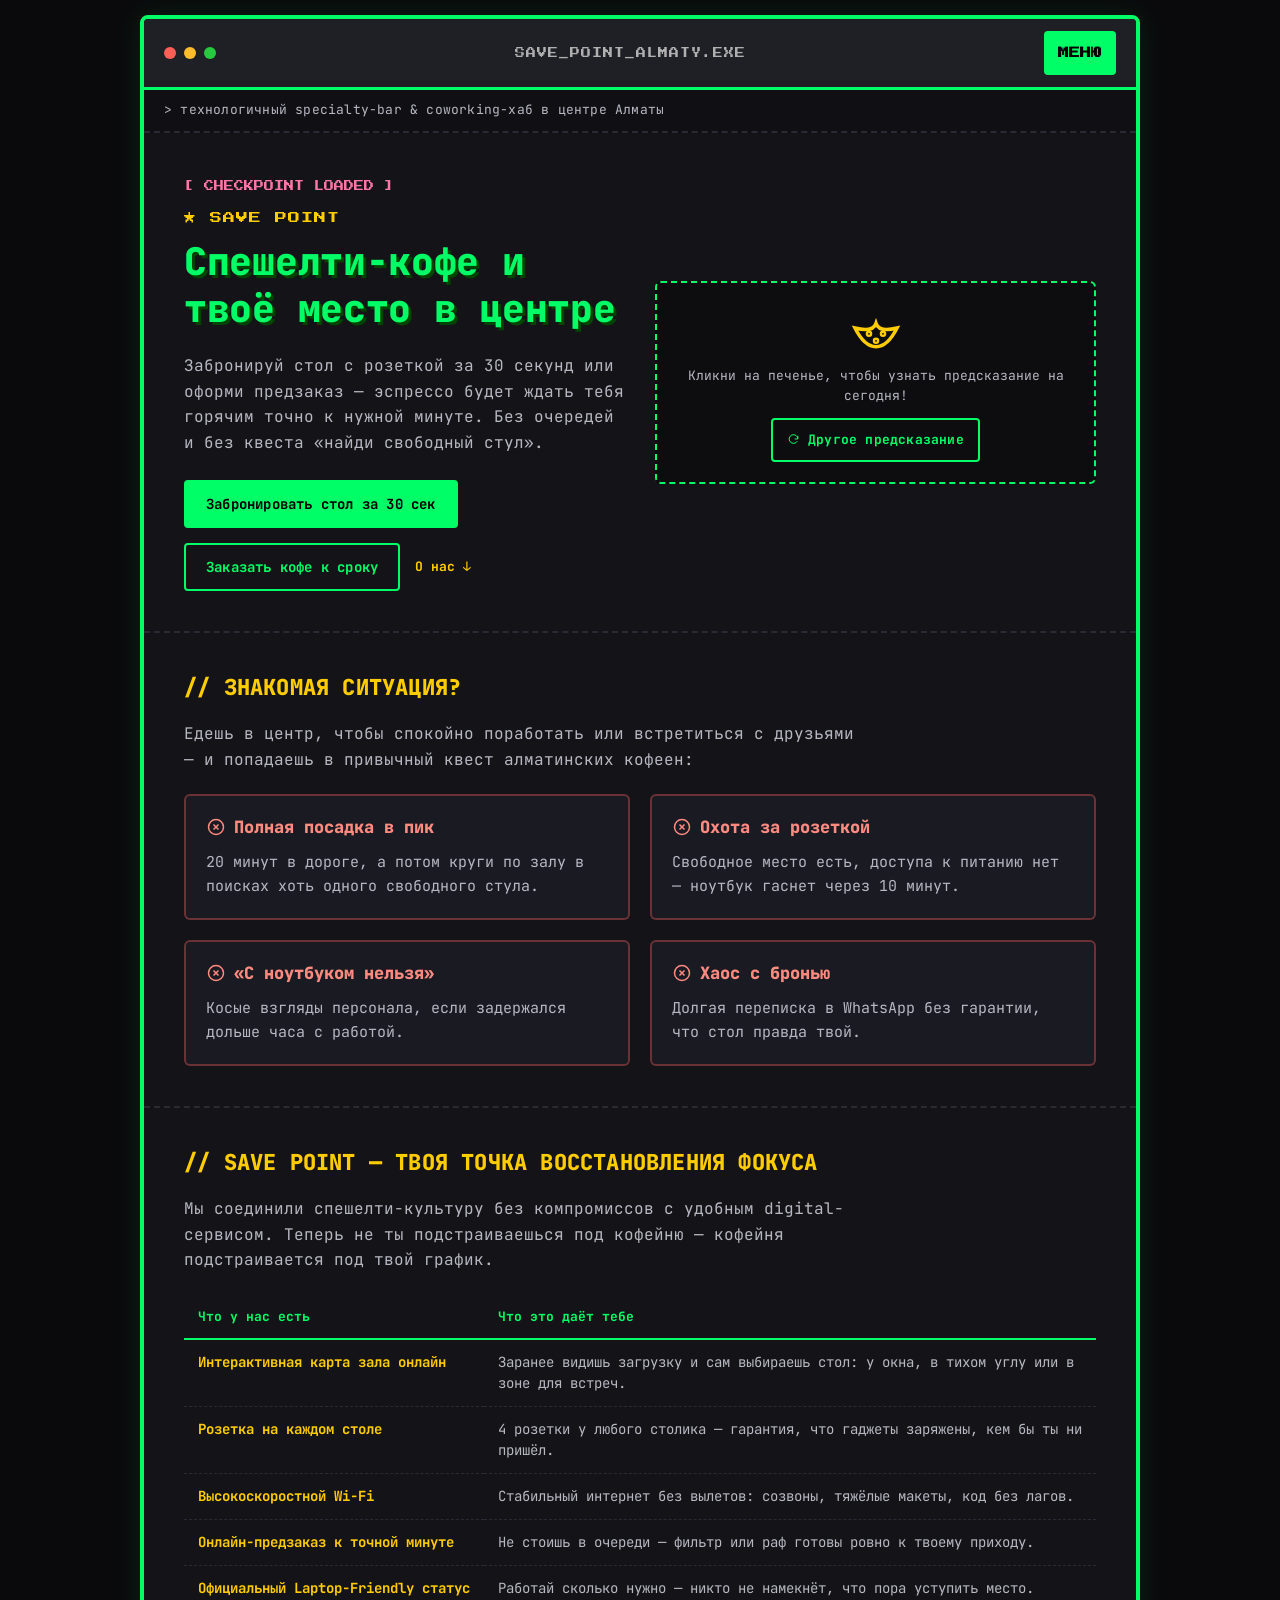
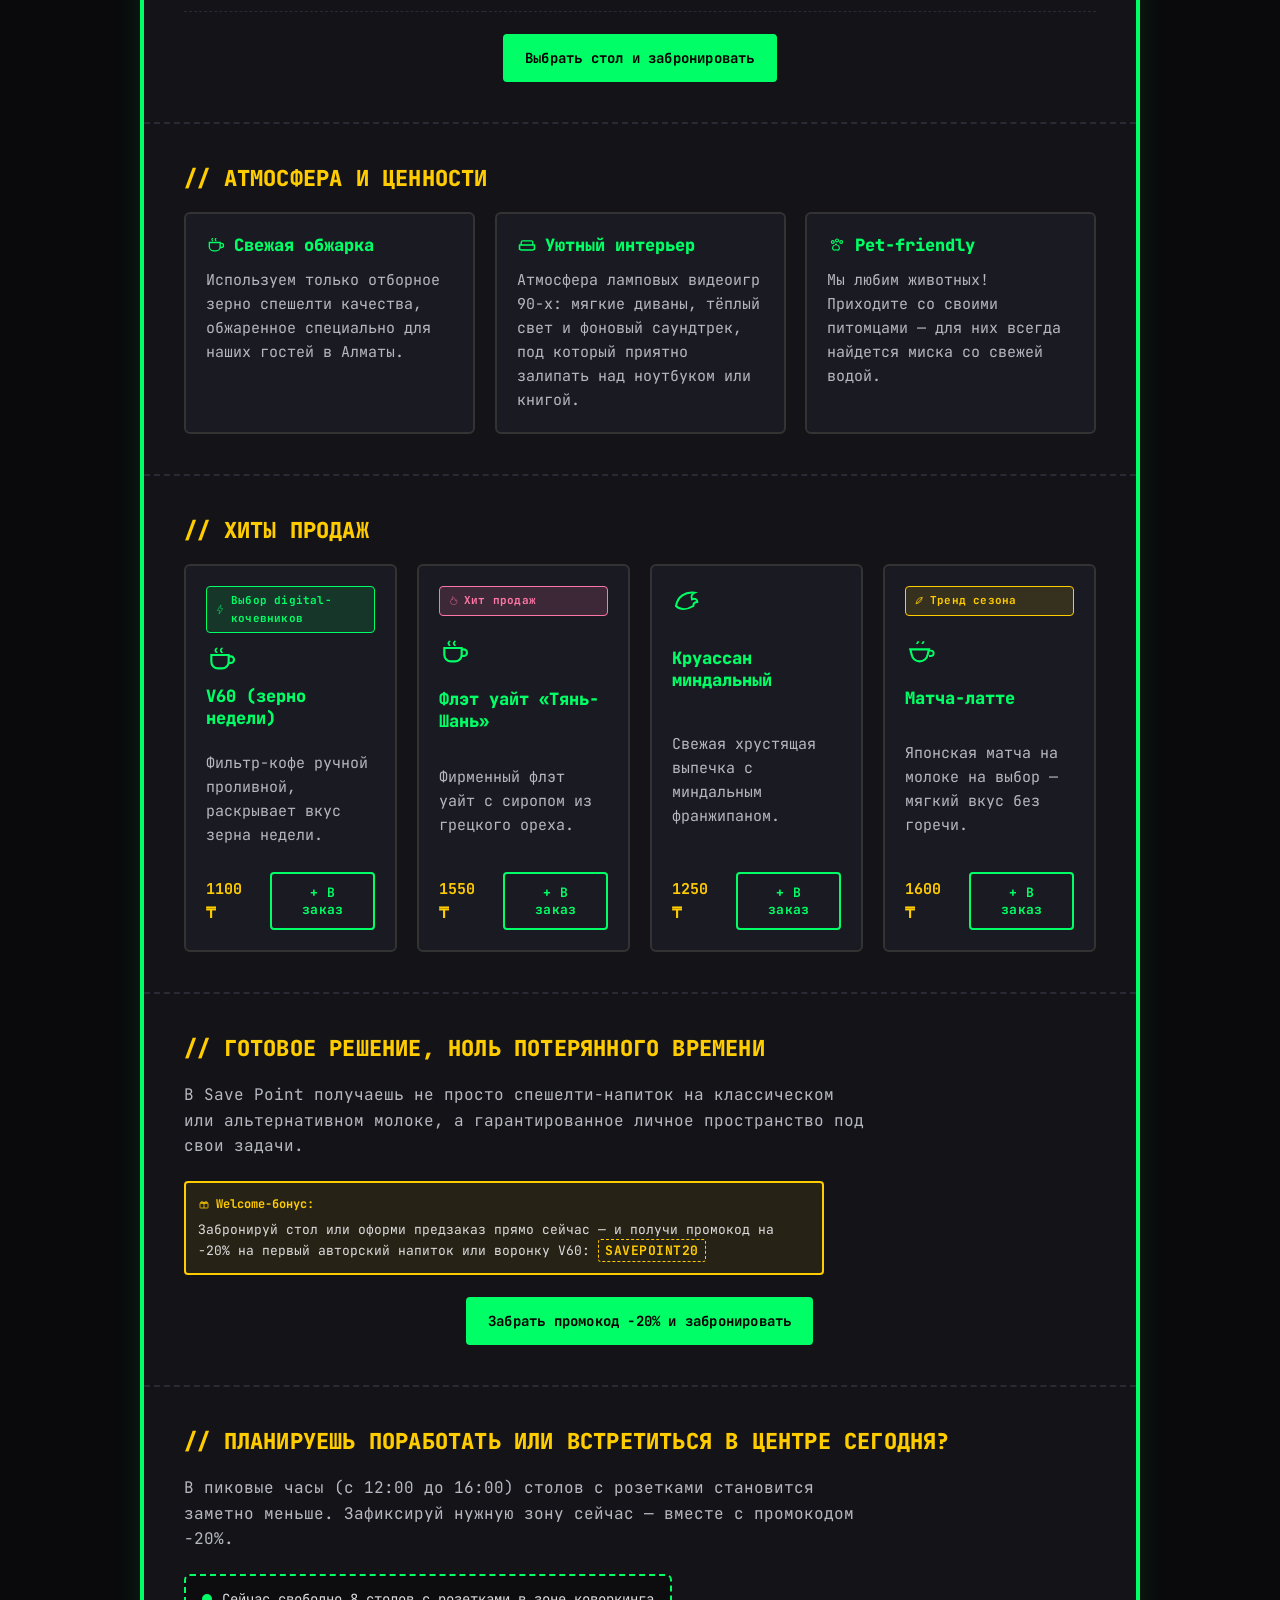
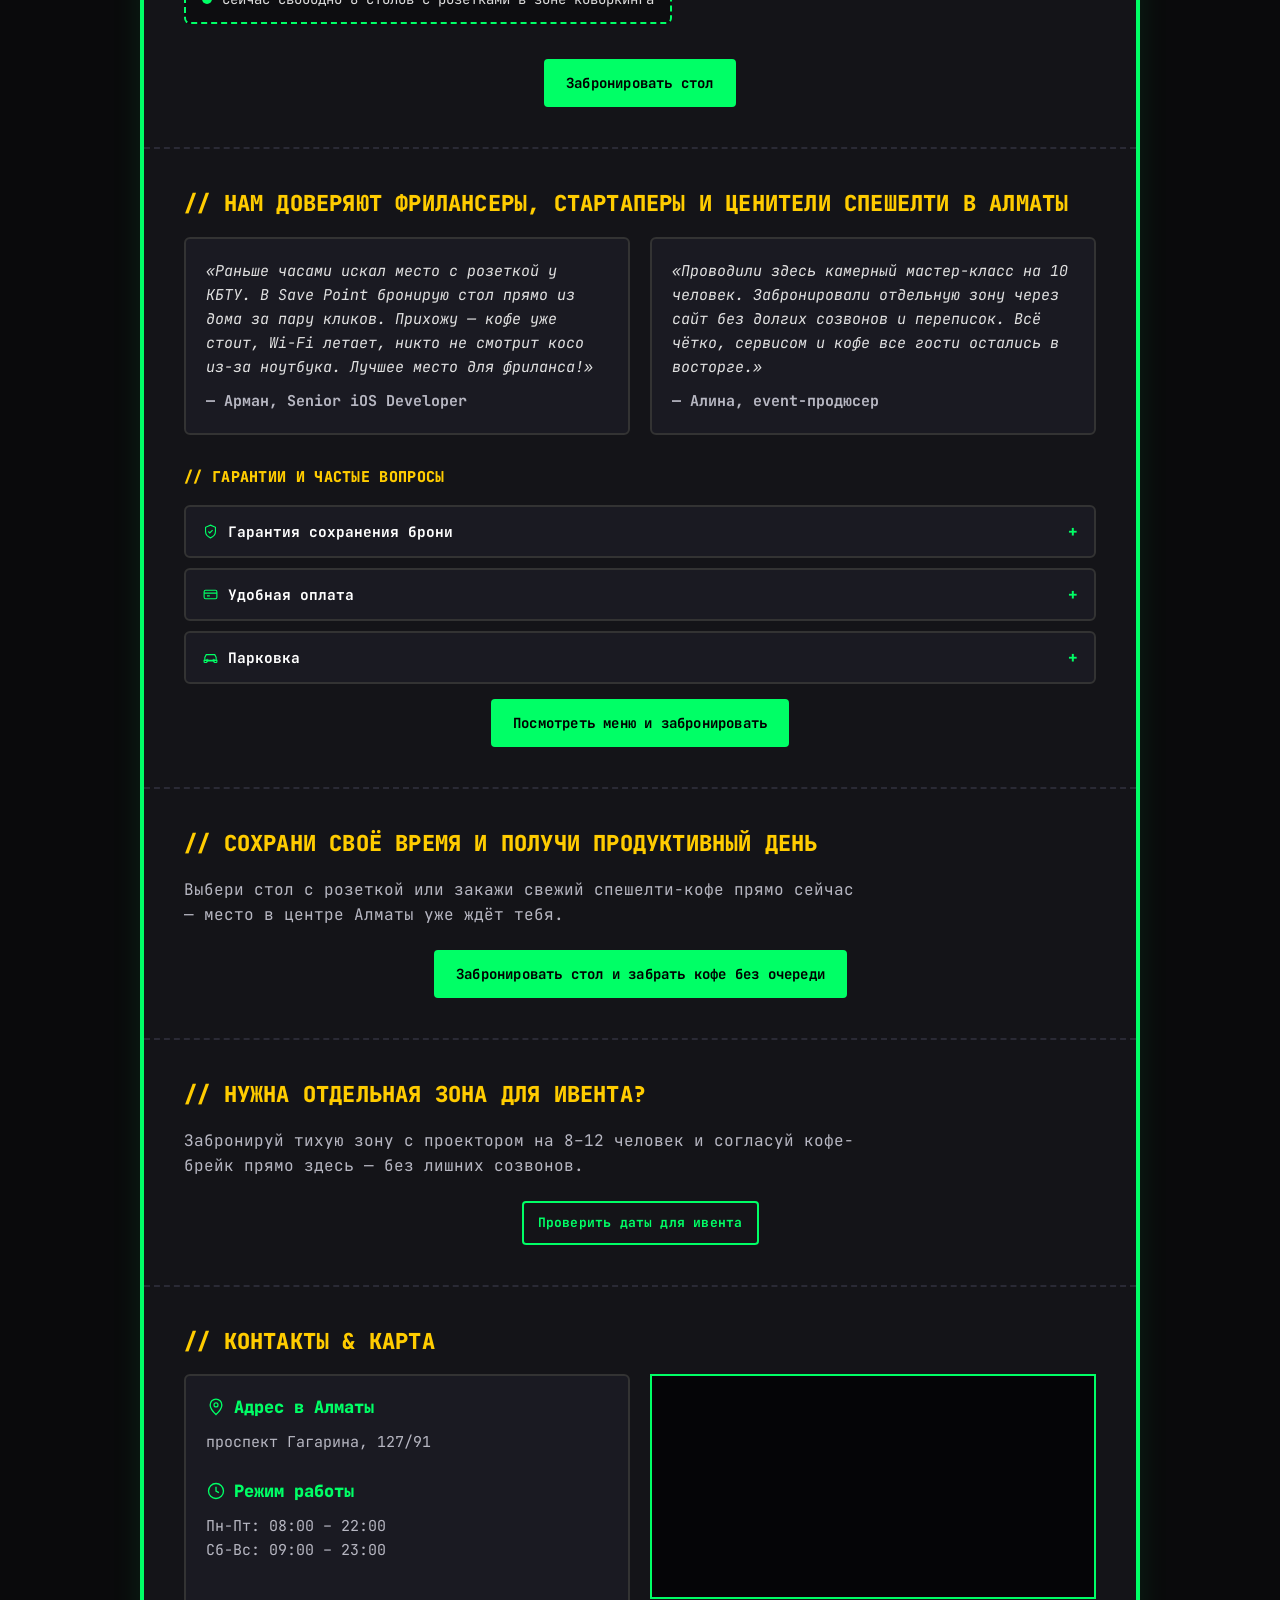
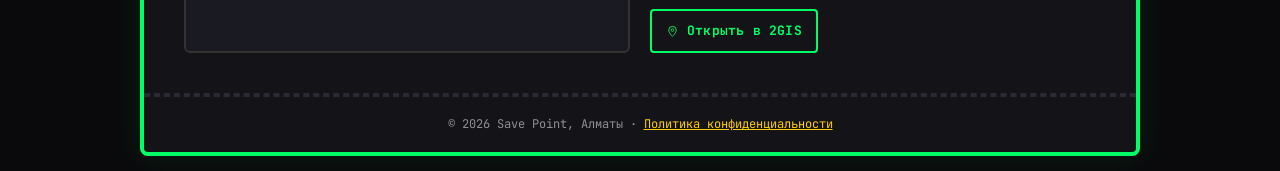
==== commit 4234798c: "Make menu add-ons selectable via toggle chips Replace static "Дополнительно" note with toggleable pi" ====
--- a/index.html
+++ b/index.html
@@ -461,11 +461,17 @@
                 <div class="accordion-list" id="menuCategories">
                     <!-- Populated by JS from MENU_CATEGORIES -->
                 </div>
-                <p class="menu-addons-note"><strong>Дополнительно:</strong> альтернативное молоко (овсяное, миндальное) +300 ₸ · доп. шот +300 ₸ · сироп +200 ₸ · скидка −100 ₸ за свою кружку — укажи в комментарии к заказу.</p>
-
                 <div class="cart-summary">
                     <h3>Корзина заказа:</h3>
                     <div id="cartItemsContainer" class="cart-items-empty">Заказ пуст. Выберите позиции из меню.</div>
+
+                    <div class="cart-addons hidden" id="cartAddons">
+                        <p class="cart-addons-label">Дополнительно к заказу (нажми, чтобы добавить):</p>
+                        <div class="addon-chips" id="addonChips">
+                            <!-- Populated by JS from ADDONS -->
+                        </div>
+                    </div>
+
                     <div class="cart-total" id="cartTotal">Итого: 0 ₸</div>
 
                     <!-- Order form (name + phone) -->
@@ -475,7 +481,7 @@
                         <label class="form-prompt" for="clientPhone">Номер телефона:</label>
                         <input type="tel" id="clientPhone" placeholder="+7 (777) 000-00-00" class="retro-input" maxlength="20" autocomplete="tel">
                         <label class="form-prompt" for="clientComment">Комментарий к заказу (опционально):</label>
-                        <input type="text" id="clientComment" placeholder="например: овсяное молоко, своя кружка" class="retro-input" maxlength="140">
+                        <input type="text" id="clientComment" placeholder="например: без сахара, погорячее" class="retro-input" maxlength="140">
 
                         <!-- Honeypot: hidden from humans, but bots that auto-fill every field will fill it in -->
                         <div class="hp-field" aria-hidden="true">
--- a/style.css
+++ b/style.css
@@ -1187,17 +1187,51 @@
 .menu-add-btn:hover { background: var(--accent-green); color: #000; }
 .menu-add-btn .icon { width: 14px; height: 14px; }
 
-.menu-addons-note {
+/* ===== Cart add-ons: selectable modifiers (alt milk, extra shot, syrup, own cup) ===== */
+
+.cart-addons {
+    margin: 14px 0;
+}
+
+.cart-addons-label {
     font-size: 12.5px;
-    line-height: 1.6;
-    color: var(--text-dim);
-    background: rgba(255, 204, 0, 0.06);
-    border: 1px dashed var(--accent-yellow);
-    border-radius: 4px;
-    padding: 10px 12px;
-    margin: 16px 0 4px;
-}
-.menu-addons-note strong { color: var(--accent-yellow); }
+    color: var(--text-dim);
+    margin-bottom: 8px;
+    line-height: 1.5;
+}
+
+.addon-chips {
+    display: flex;
+    flex-wrap: wrap;
+    gap: 8px;
+}
+
+.addon-chip {
+    display: inline-flex;
+    align-items: center;
+    gap: 6px;
+    font-family: var(--font-mono);
+    font-size: 12.5px;
+    font-weight: 700;
+    background: #1a1a22;
+    border: 2px solid #3a3a45;
+    color: var(--text-dim);
+    padding: 8px 12px;
+    border-radius: 999px;
+    cursor: pointer;
+    min-height: 40px;
+    transition: border-color 0.15s, color 0.15s, background 0.15s;
+}
+.addon-chip:hover { border-color: var(--accent-green); color: #fff; }
+.addon-chip[aria-pressed="true"] {
+    border-color: var(--accent-green);
+    background: rgba(0, 255, 102, 0.14);
+    color: #fff;
+}
+.addon-chip-price {
+    color: var(--accent-yellow);
+    font-weight: 700;
+}
 
 /* ===== Privacy policy page ===== */
 
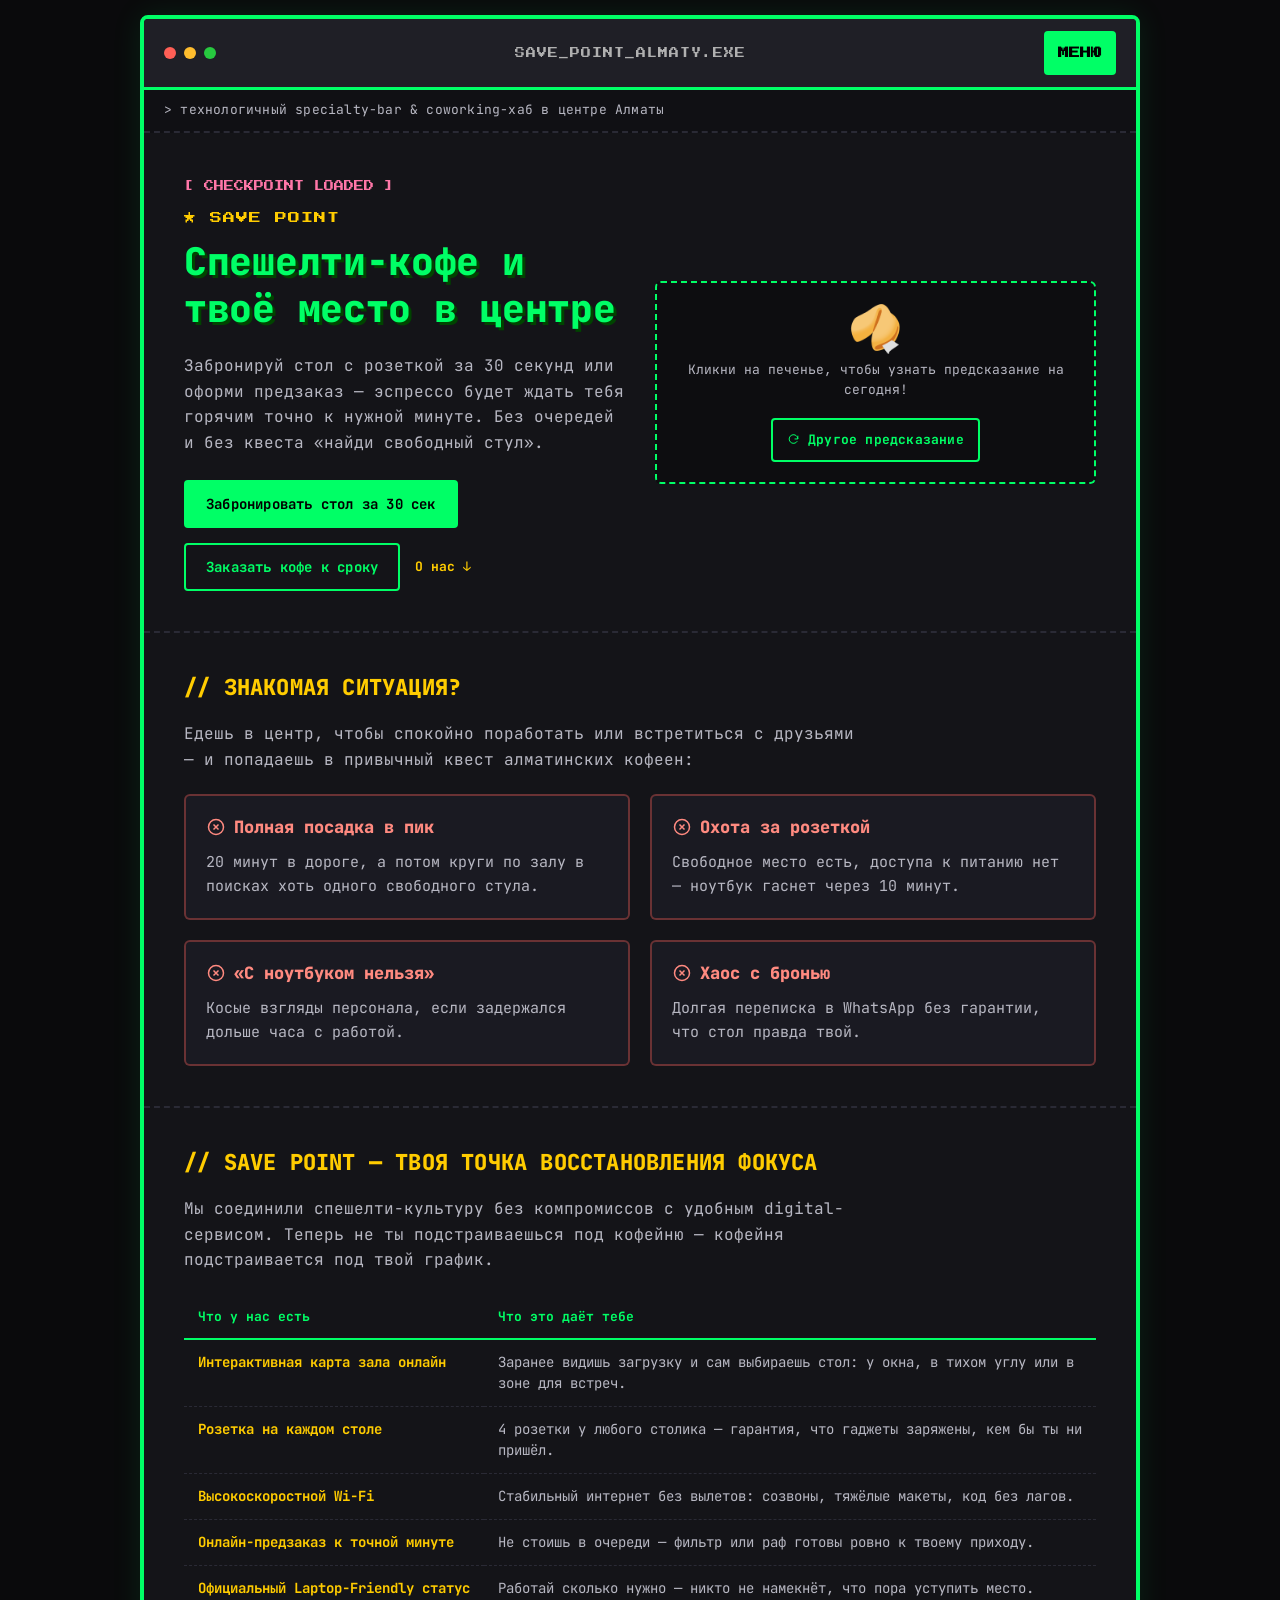
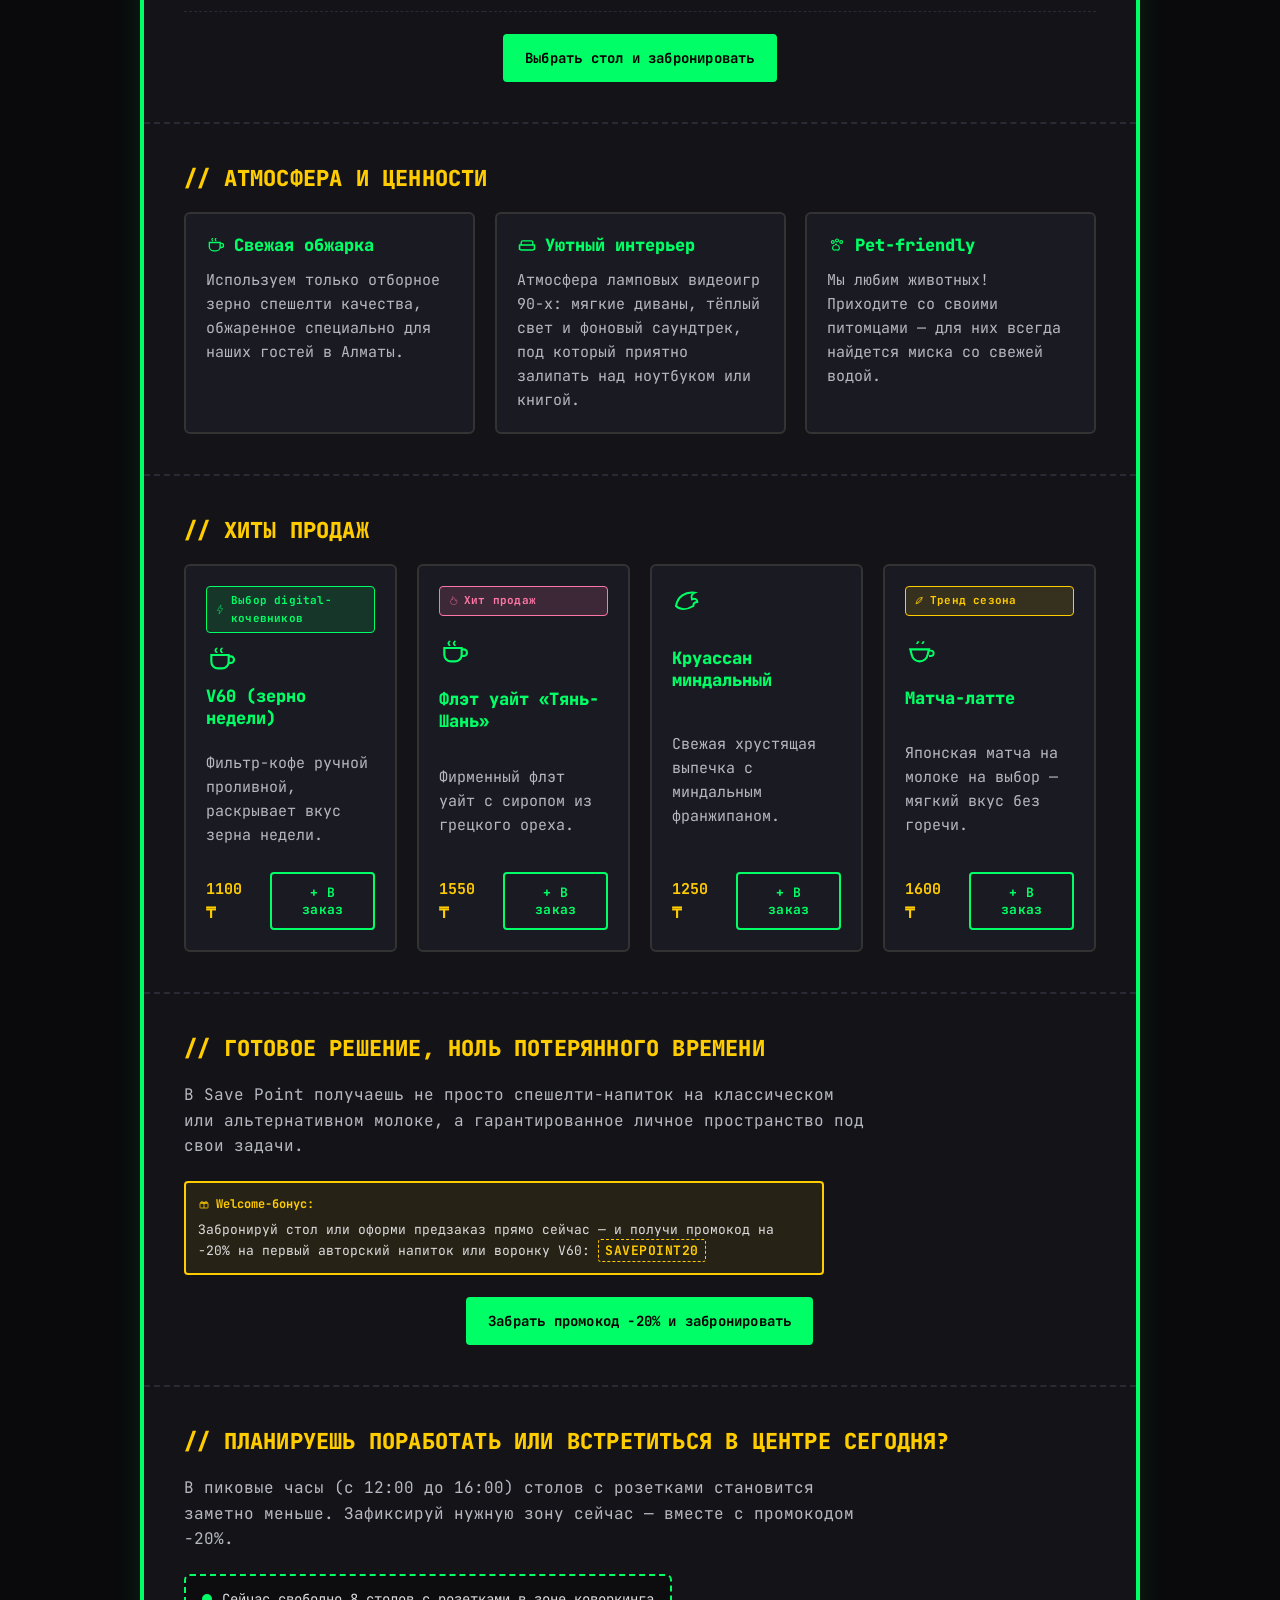
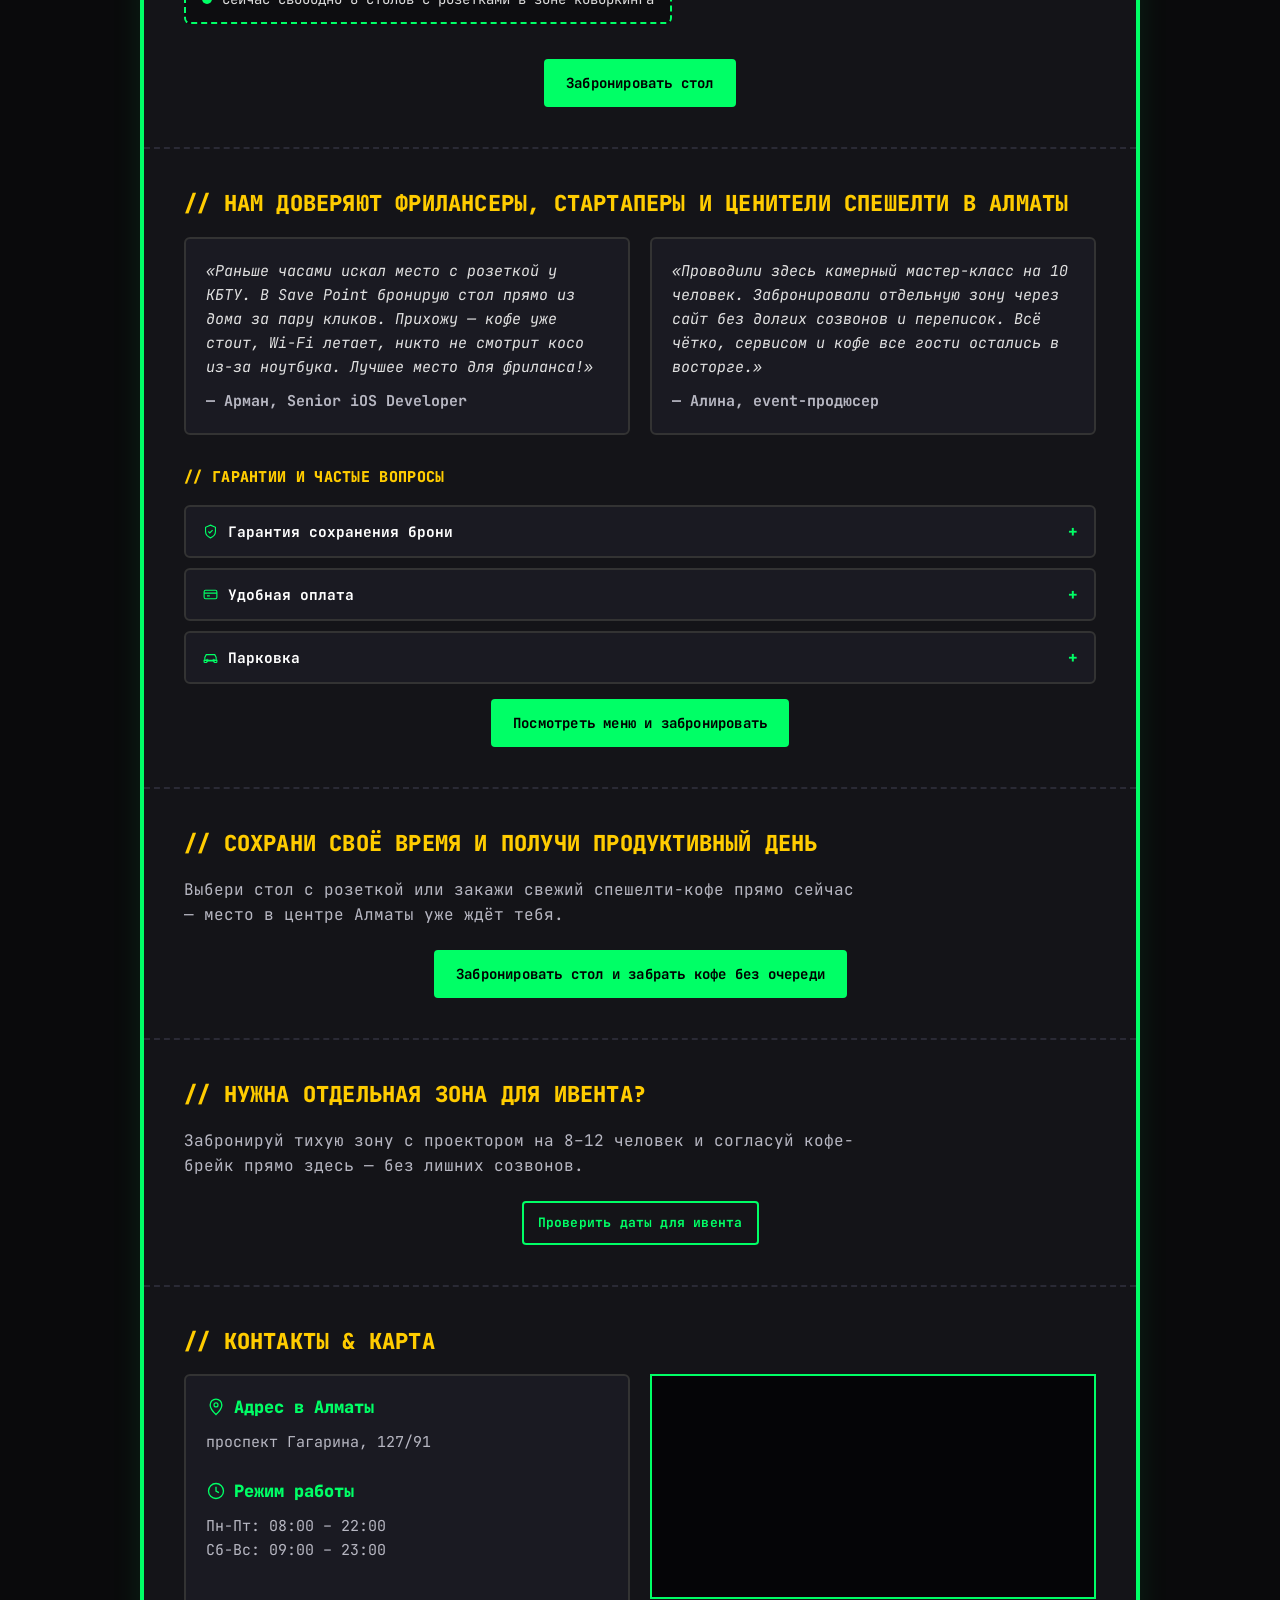
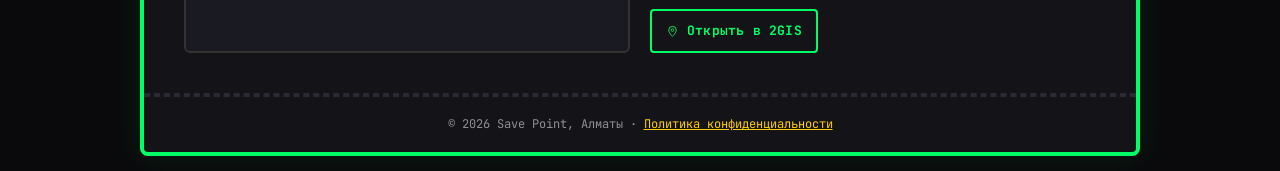
==== commit aaac43a1: "cookie" ====
--- a/index.html
+++ b/index.html
@@ -122,7 +122,6 @@
             <symbol id="icon-check-circle" viewBox="0 0 24 24"><circle cx="12" cy="12" r="9" stroke-width="1.8"/><path d="M8 12.5l2.5 2.5L16 9.5" stroke-width="1.8"/></symbol>
             <symbol id="icon-sparkle" viewBox="0 0 24 24"><path d="M12 3l1.4 4.6L18 9l-4.6 1.4L12 15l-1.4-4.6L6 9l4.6-1.4L12 3z"/><path d="M19 15l.7 2.3L22 18l-2.3.7L19 21l-.7-2.3L16 18l2.3-.7L19 15z"/></symbol>
             <symbol id="icon-shuffle" viewBox="0 0 24 24"><path d="M20 11A8 8 0 1 0 19 15" stroke-width="1.8"/><path d="M20 5v6h-6" stroke-width="1.8"/></symbol>
-            <symbol id="icon-cookie" viewBox="0 0 24 24"><path d="M3 12c3 6 6 8 9 8s6-2 9-8c-4 1-8 1-9-2-1 3-5 3-9 2z" stroke-width="1.5"/><circle cx="9" cy="14.5" r=".9"/><circle cx="15" cy="14.5" r=".9"/><circle cx="12" cy="17.5" r=".9"/></symbol>
             <symbol id="icon-croissant" viewBox="0 0 24 24"><path d="M3 15c1-7 7-11 14-10-2 1-3 3-2 5 2-1 4 0 4 2-2 0-3 1-3 3-5 3-10 3-13 0z" stroke-width="1.5"/></symbol>
             <symbol id="icon-tea" viewBox="0 0 24 24"><path d="M4 10h14l-1 4a6 6 0 0 1-6 5h0a6 6 0 0 1-6-5l-1-4z" stroke-width="1.6"/><path d="M18 11h1.5a2 2 0 0 1 0 4H18" stroke-width="1.4"/><path d="M9 6c0-1 1-1 1-2M13 6c0-1 1-1 1-2" stroke-width="1.3"/></symbol>
             <symbol id="icon-cake" viewBox="0 0 24 24"><path d="M4 20V12l8-6 8 6v8z" stroke-width="1.6"/><path d="M4 16h16" stroke-width="1.4"/><path d="M12 6V3" stroke-width="1.4"/></symbol>
@@ -169,7 +168,7 @@
             <!-- Interactive area: fortune cookie -->
             <div class="game-box">
                 <div class="pixel-canvas">
-                    <svg class="icon cookie-display" id="cookieDisplay" role="button" tabindex="0" aria-label="Кликнуть на печенье, чтобы узнать предсказание"><use href="#icon-cookie"></use></svg>
+                    <div class="cookie-display" id="cookieDisplay" role="button" tabindex="0" aria-label="Кликнуть на печенье, чтобы узнать предсказание">🥠</div>
                     <div class="recipe-status" id="cookieStatus">Кликни на печенье, чтобы узнать предсказание на сегодня!</div>
                 </div>
 
--- a/style.css
+++ b/style.css
@@ -254,9 +254,8 @@
 }
 
 .cookie-display {
-    width: 56px;
-    height: 56px;
-    color: var(--accent-yellow);
+    font-size: 44px;
+    line-height: 1;
     cursor: pointer;
     user-select: none;
     transition: transform 0.2s;
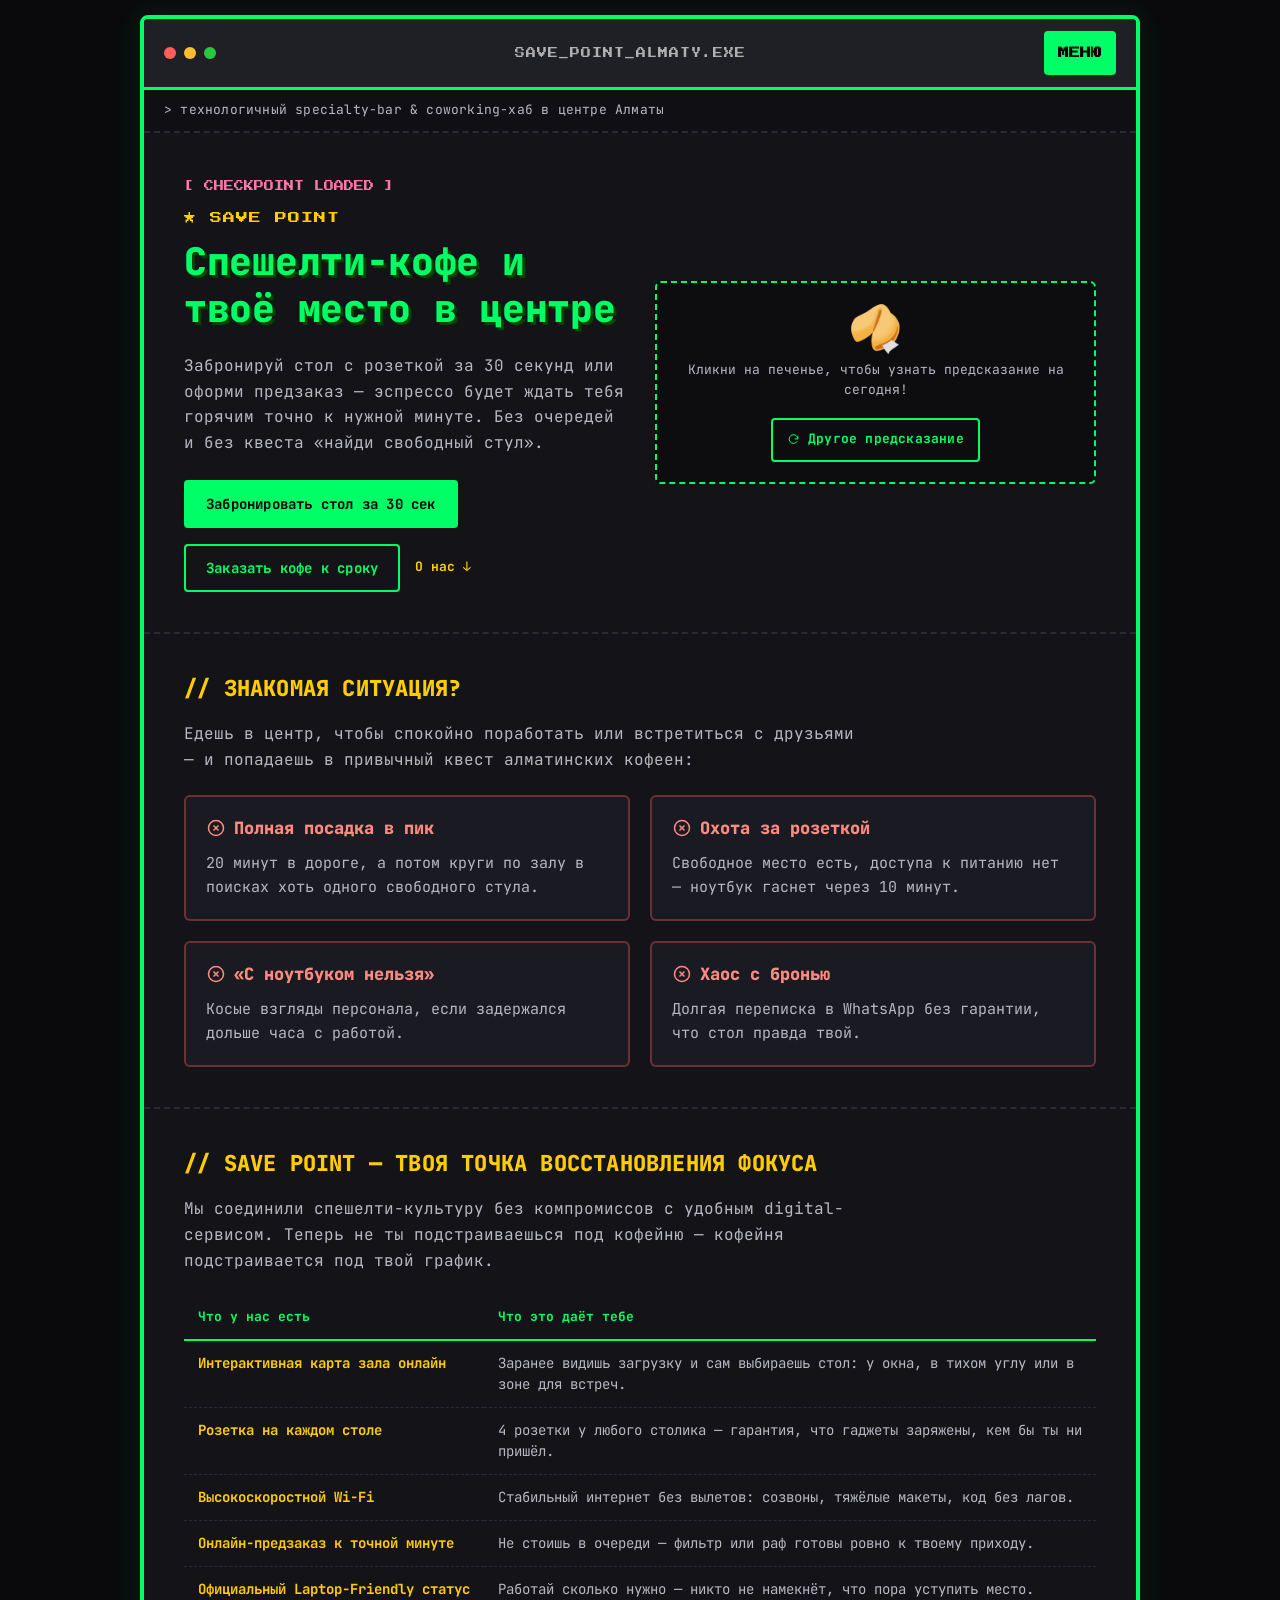
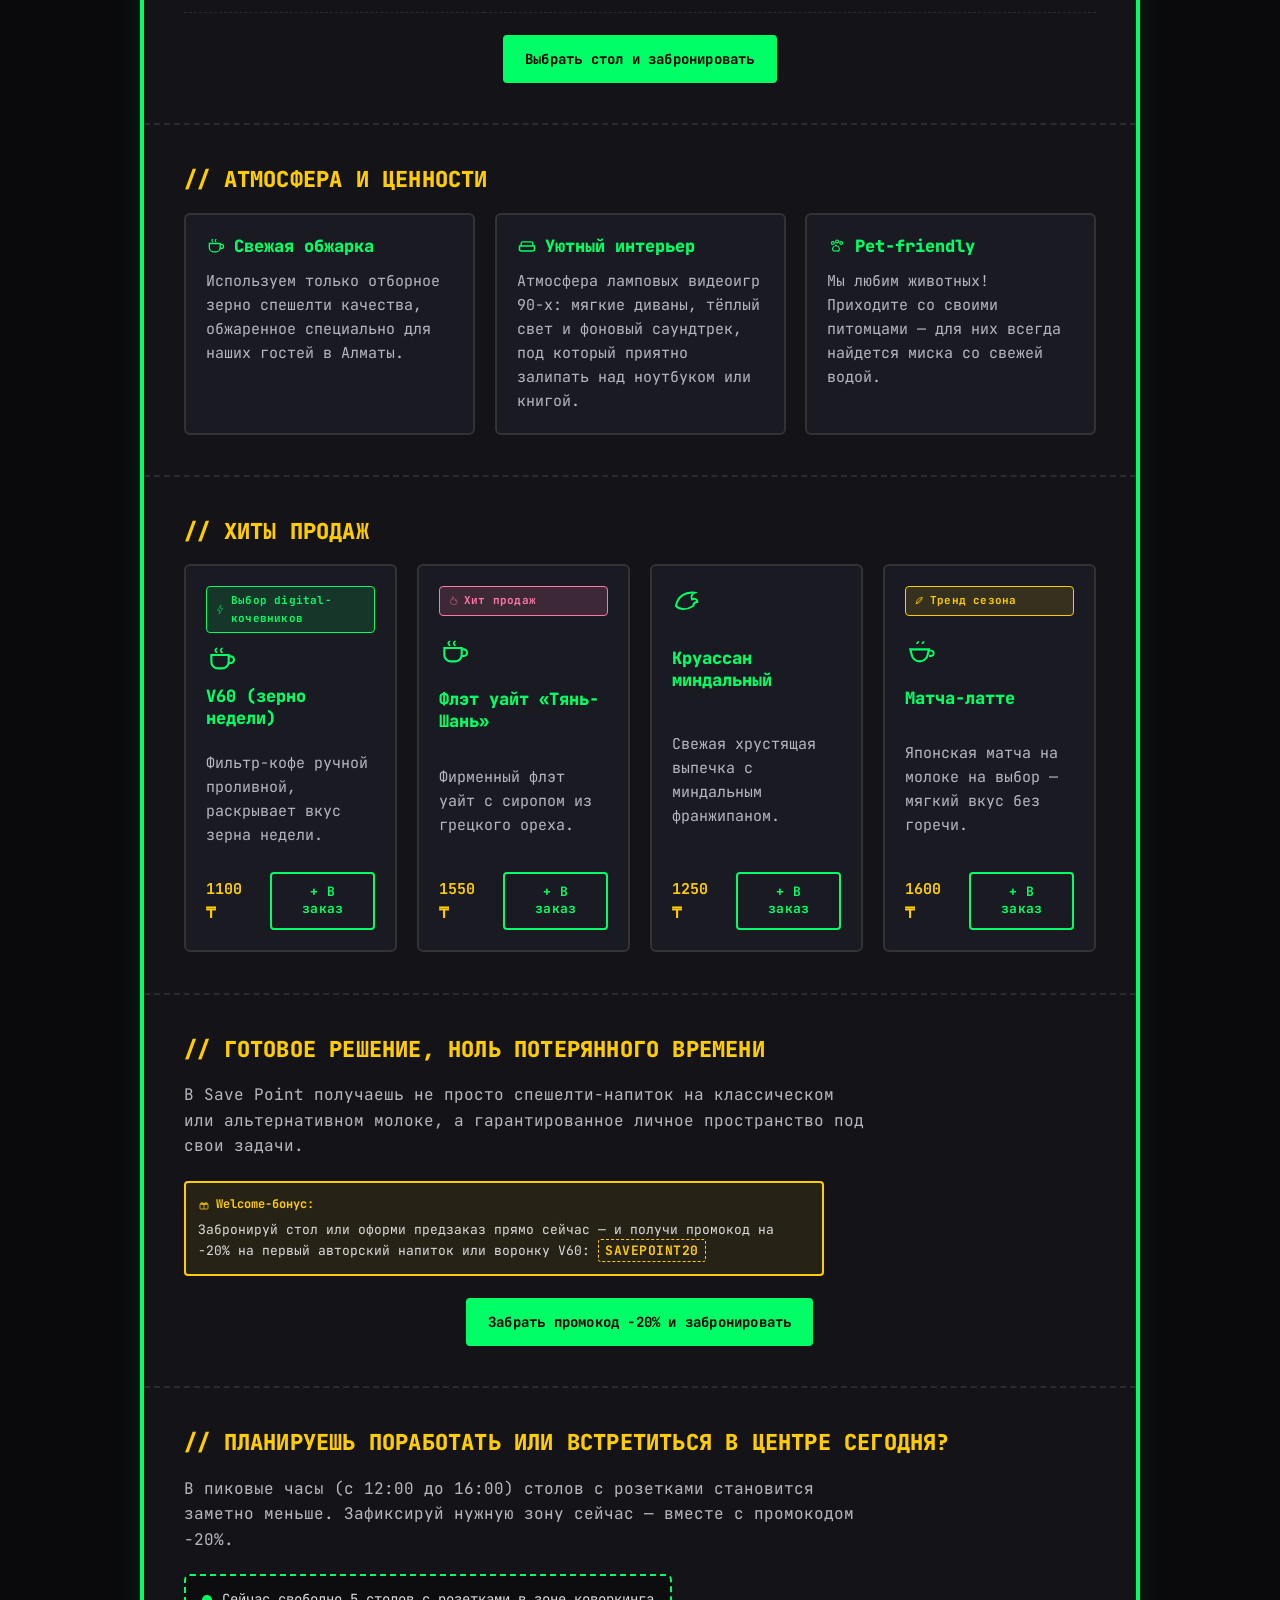
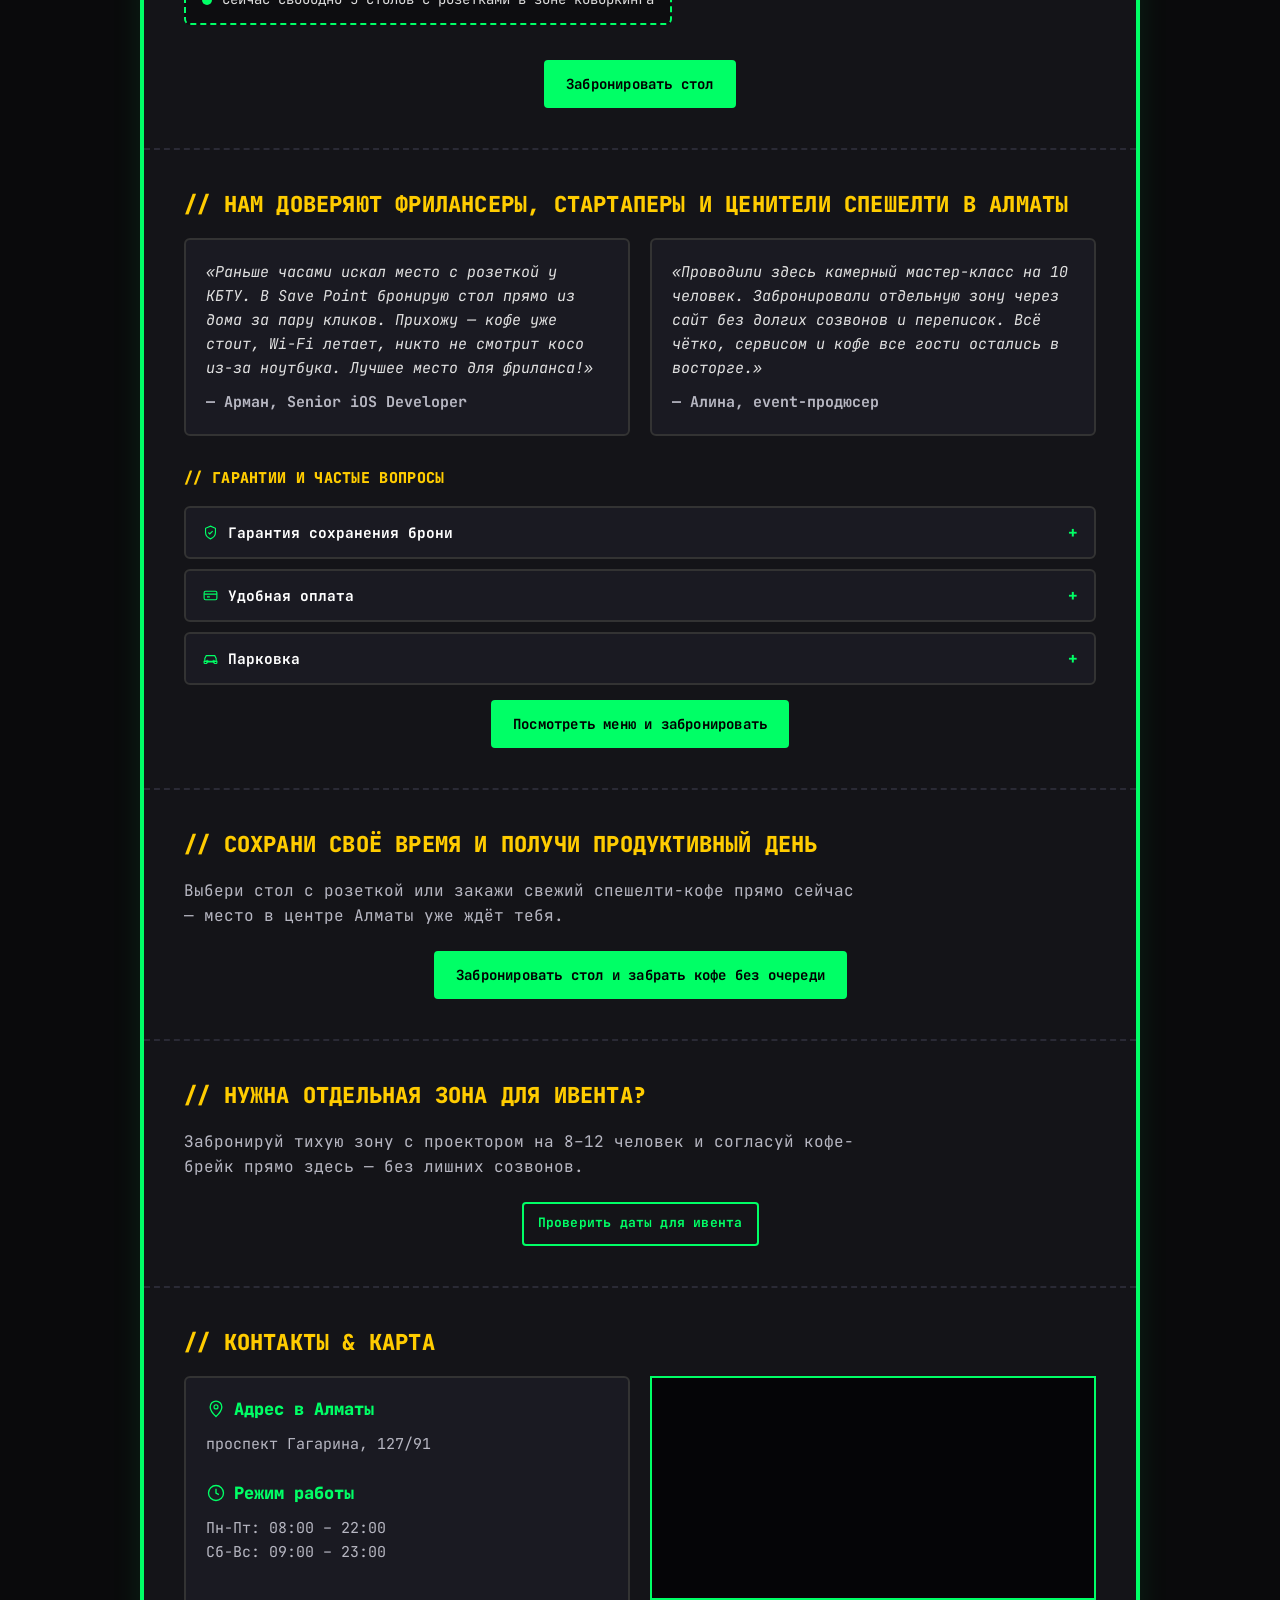
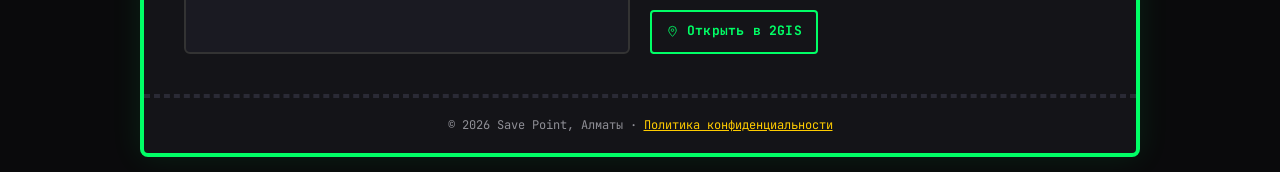
==== commit 216318f9: "Update index.html" ====
--- a/index.html
+++ b/index.html
@@ -104,7 +104,10 @@
 
     <!-- Inline icon sprite: monochrome, currentColor-based, replaces emoji everywhere on the page
          so icons stay crisp and on-brand instead of depending on the OS's own emoji font. -->
-    <svg style="display:none" aria-hidden="true">
+    <!-- class, not inline style: the page's CSP (style-src 'self') silently drops
+         inline style="" attributes, which left this sprite rendering at its default
+         replaced-element size (300x150) and pushing the whole page down. -->
+    <svg class="hidden" aria-hidden="true">
         <defs>
             <symbol id="icon-x-circle" viewBox="0 0 24 24"><circle cx="12" cy="12" r="9" stroke-width="1.8"/><path d="M9 9l6 6M15 9l-6 6" stroke-width="1.8"/></symbol>
             <symbol id="icon-coffee" viewBox="0 0 24 24"><path d="M4 9h13v5a5 5 0 0 1-5 5H9a5 5 0 0 1-5-5V9z" stroke-width="1.6"/><path d="M17 10h1.5a2.5 2.5 0 0 1 0 5H17" stroke-width="1.6"/><path d="M8 3.5c0 1-1 1-1 2s1 1 1 2M12 3.5c0 1-1 1-1 2s1 1 1 2" stroke-width="1.3"/></symbol>
--- a/style.css
+++ b/style.css
@@ -130,9 +130,55 @@
 }
 
 @media (max-width: 768px) {
+    /* Mobile gets its own hero layout rather than a squeezed 2-column one:
+       - align-items switches to start and min-height is left at auto so the
+         section is only ever as tall as its content — never centers content
+         inside a viewport-tall box and leaves dead space above it.
+       - the window title is dropped in favor of the MENU button (see below),
+         so .hero-info's sibling order changes accordingly. */
     .hero-section {
         grid-template-columns: 1fr;
         padding: 20px;
+        gap: 20px;
+        align-items: start;
+        min-height: auto;
+    }
+
+    /* .hero-info has no box styling of its own (see animation rules below),
+       so turning it into `display: contents` lets its children and
+       .game-box be reordered together as one flat mobile-only sequence:
+       hook (badge/kicker/title) -> fortune cookie -> subtitle/CTAs.
+       This guarantees the cookie widget lands inside the first mobile
+       screen instead of after two paragraphs and three buttons. */
+    .hero-info {
+        display: contents;
+    }
+    .hero-info .badge { order: 1; }
+    .hero-info .brand-kicker { order: 2; }
+    .hero-info .main-title { order: 3; }
+    .game-box { order: 4; }
+    .hero-info .subtitle { order: 5; }
+    .hero-info .hero-actions { order: 6; }
+
+    /* MENU is the primary mobile action; the window-chrome title text is
+       decorative and just competes with it for space on narrow screens. */
+    .window-title {
+        display: none;
+    }
+}
+
+@media (max-width: 480px) {
+    /* Stack hero CTAs full-width so long Russian button labels always
+       wrap inside their own button instead of getting squeezed next to
+       a sibling button. */
+    .hero-actions {
+        flex-direction: column;
+        align-items: stretch;
+    }
+    .hero-actions .retro-btn,
+    .hero-actions .btn-skip {
+        width: 100%;
+        text-align: center;
     }
 }
 
@@ -203,6 +249,11 @@
     align-items: center;
     justify-content: center;
     gap: 8px;
+    /* Long RU labels wrap onto their own line instead of overflowing the
+       button and overlapping neighboring text. */
+    white-space: normal;
+    text-align: center;
+    line-height: 1.3;
 }
 .retro-btn:hover {
     background: var(--accent-green);
